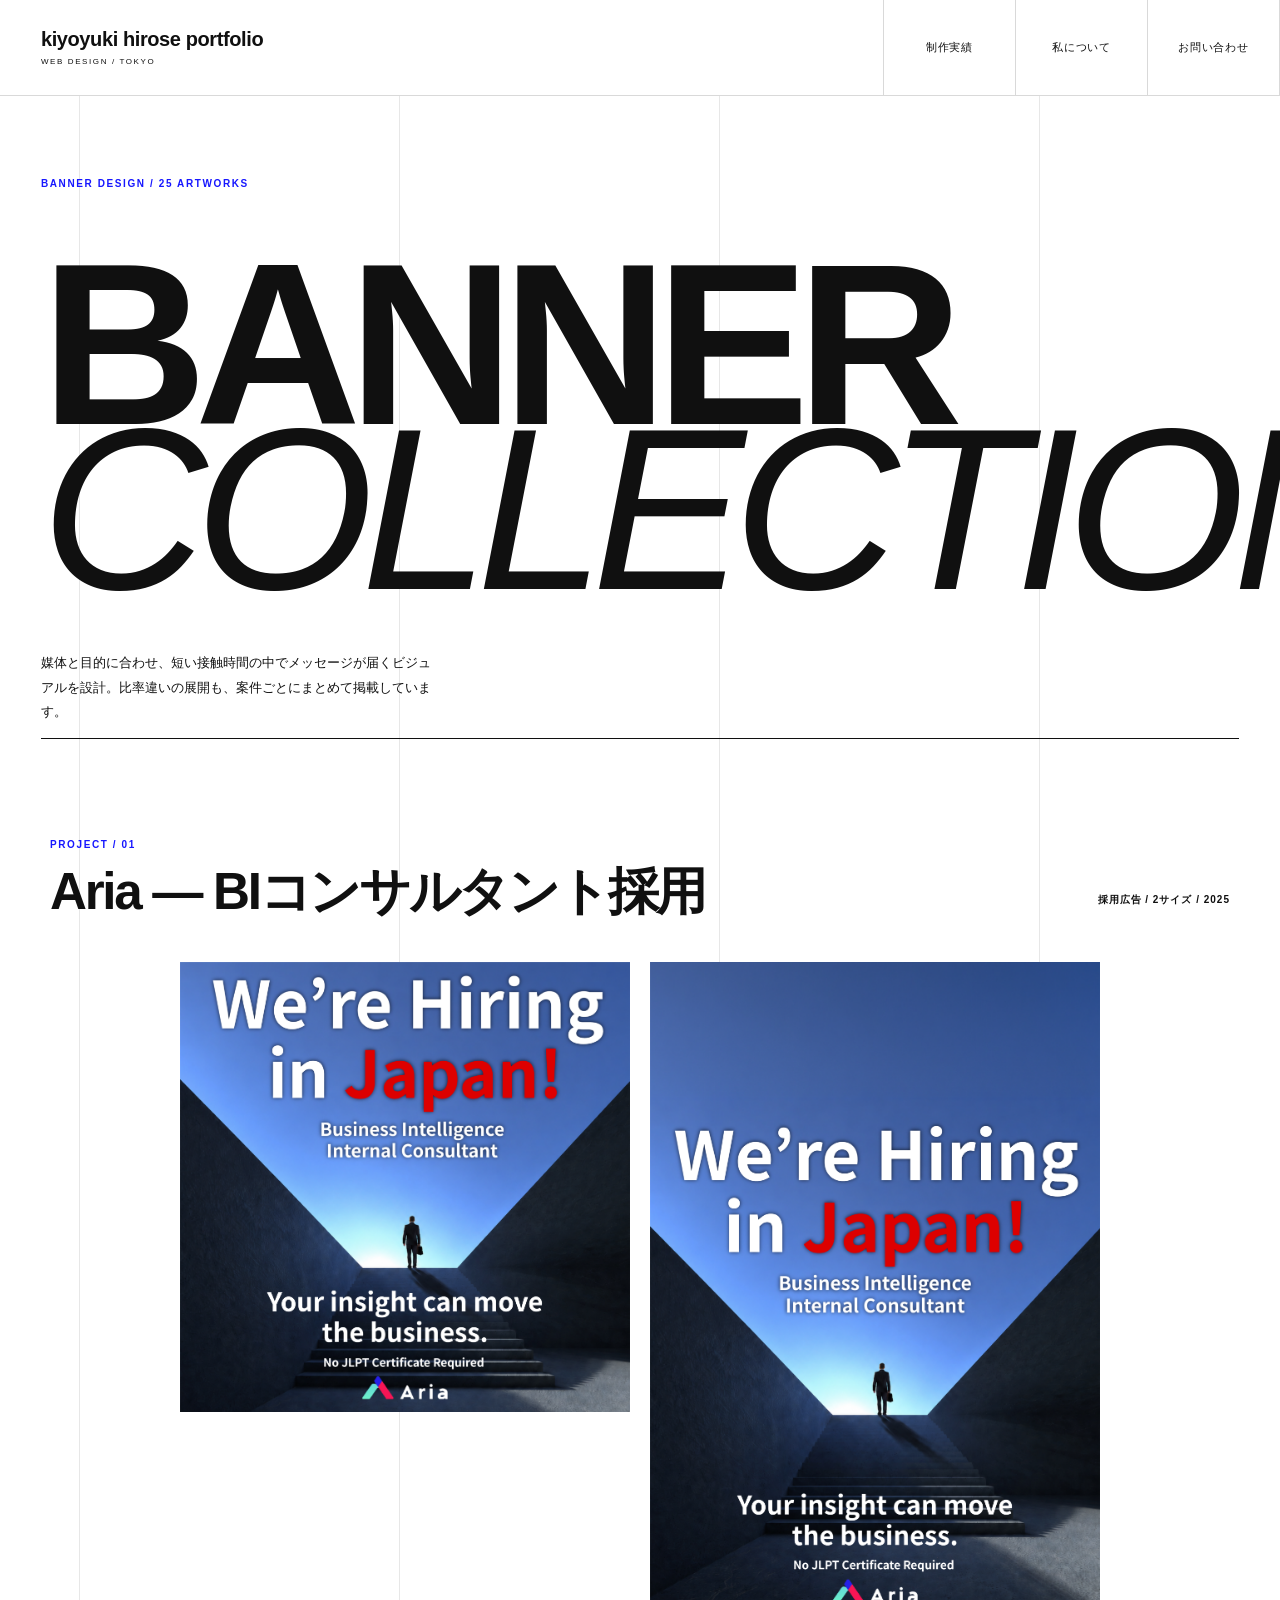
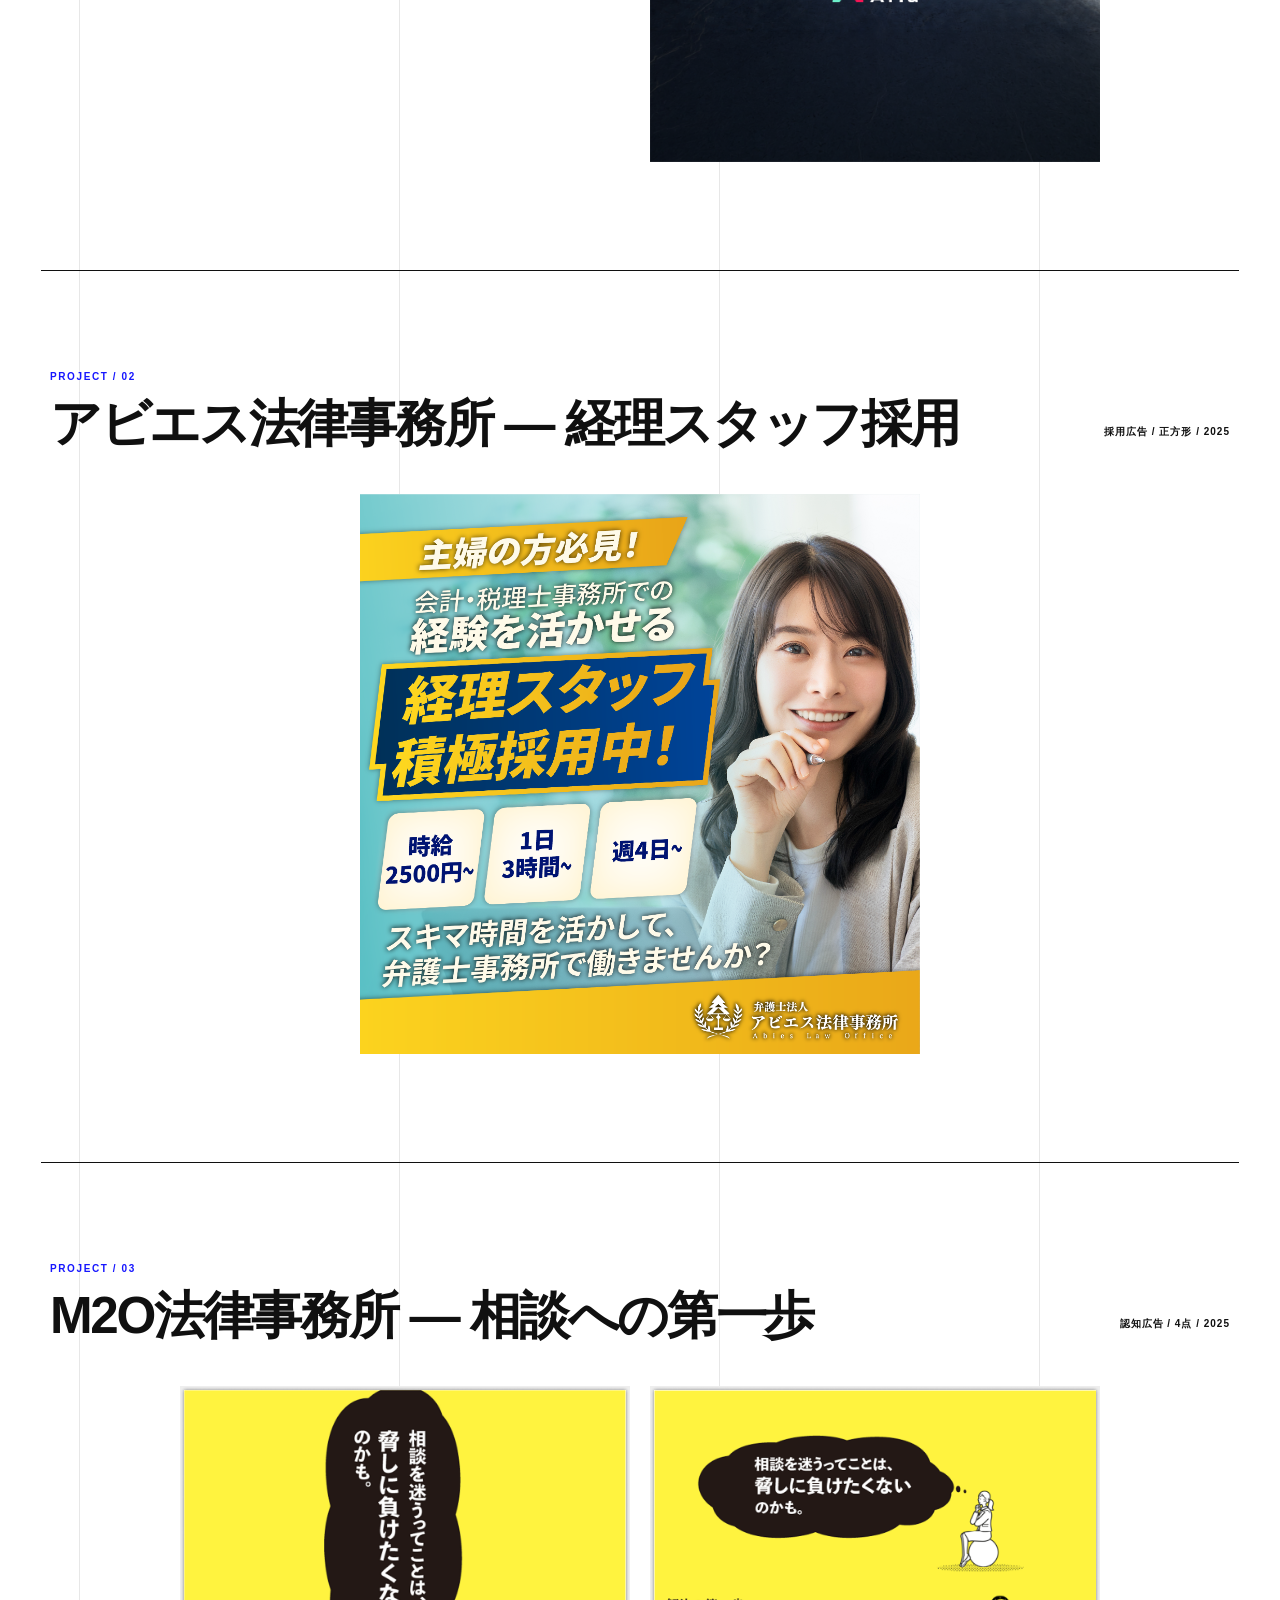
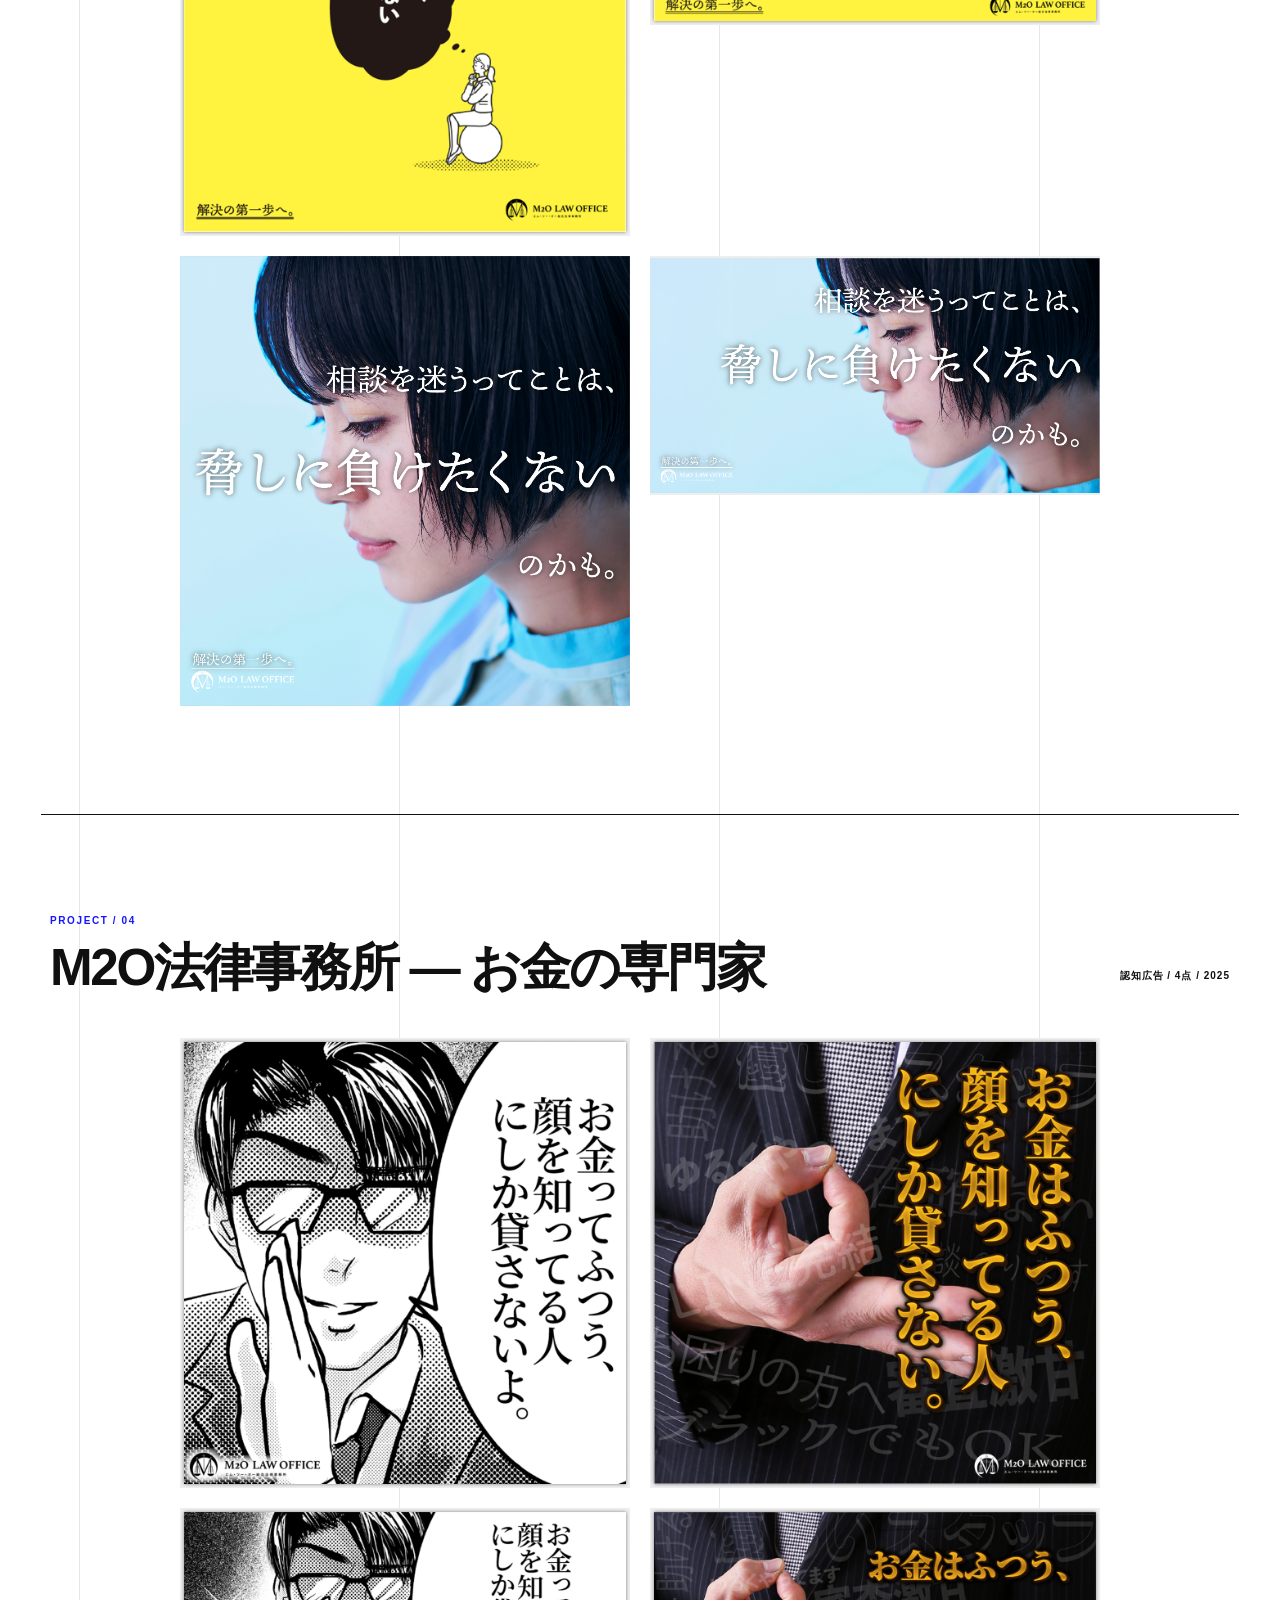
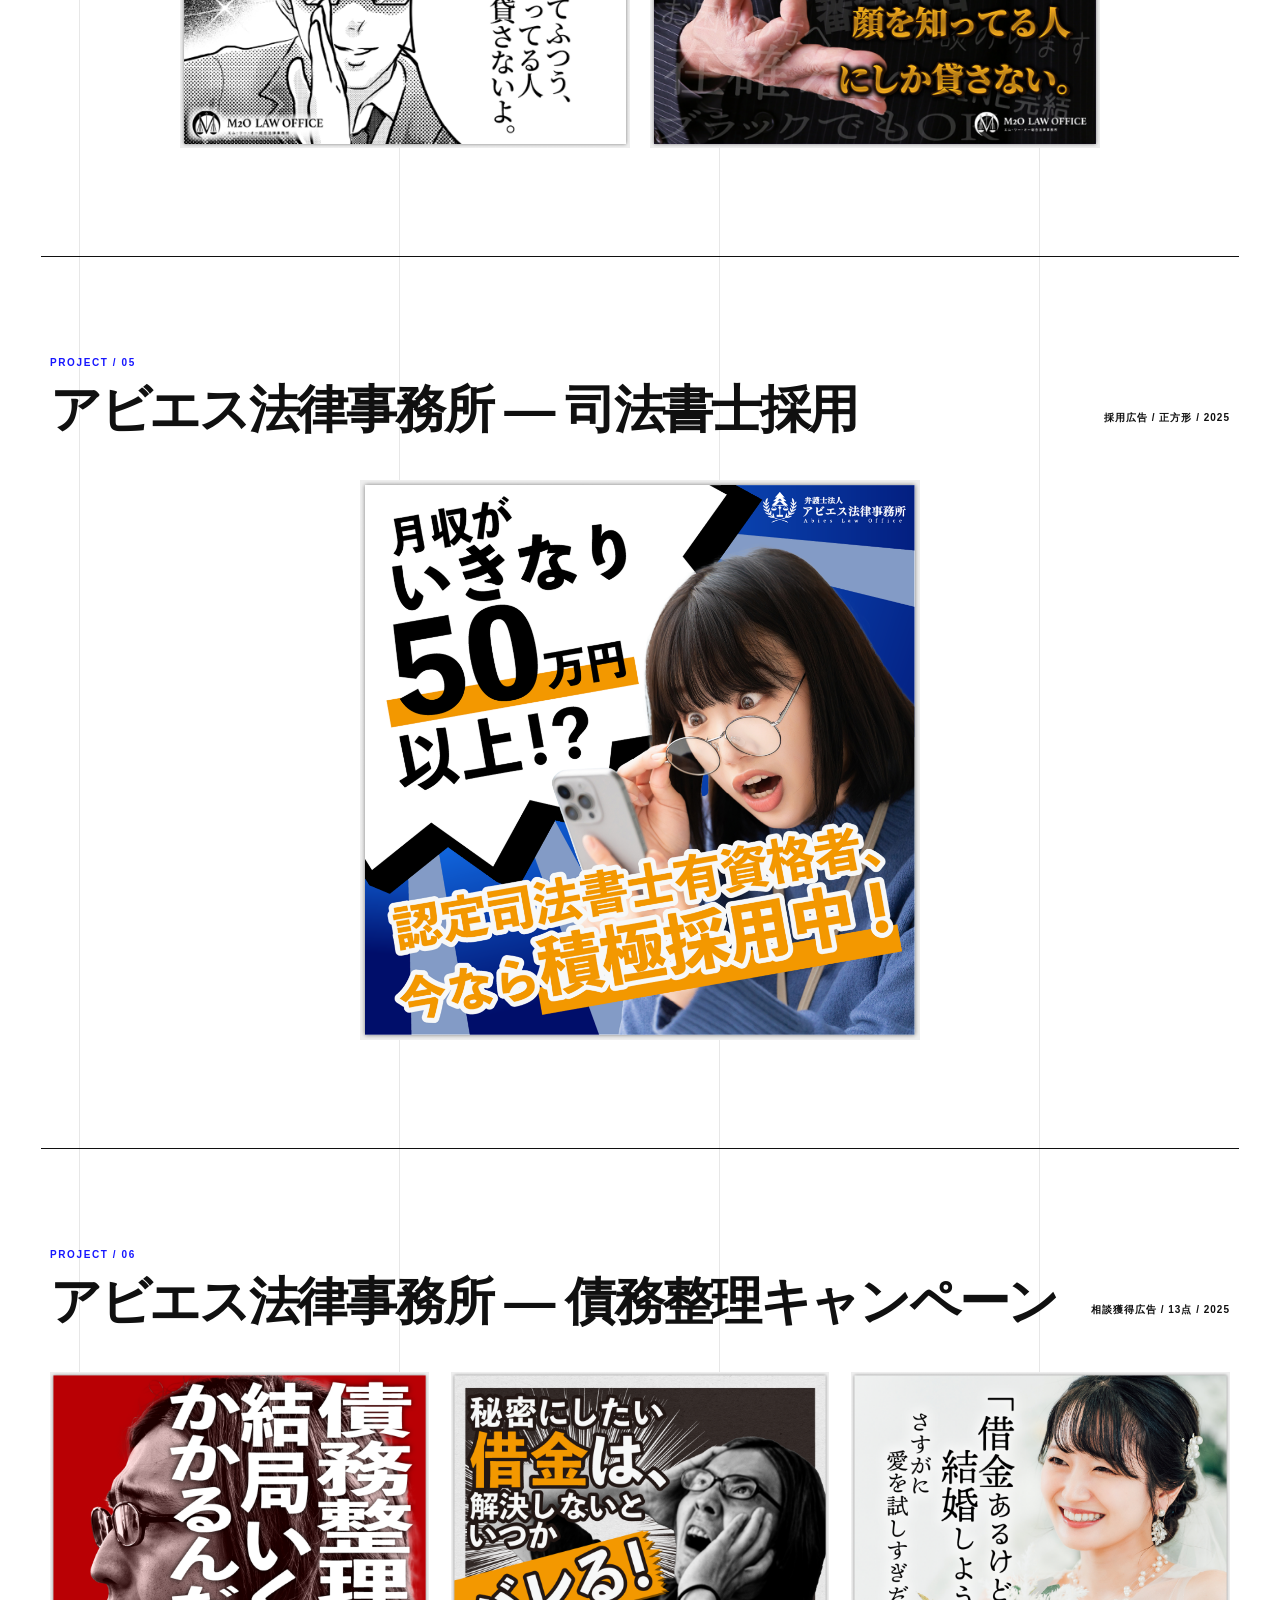
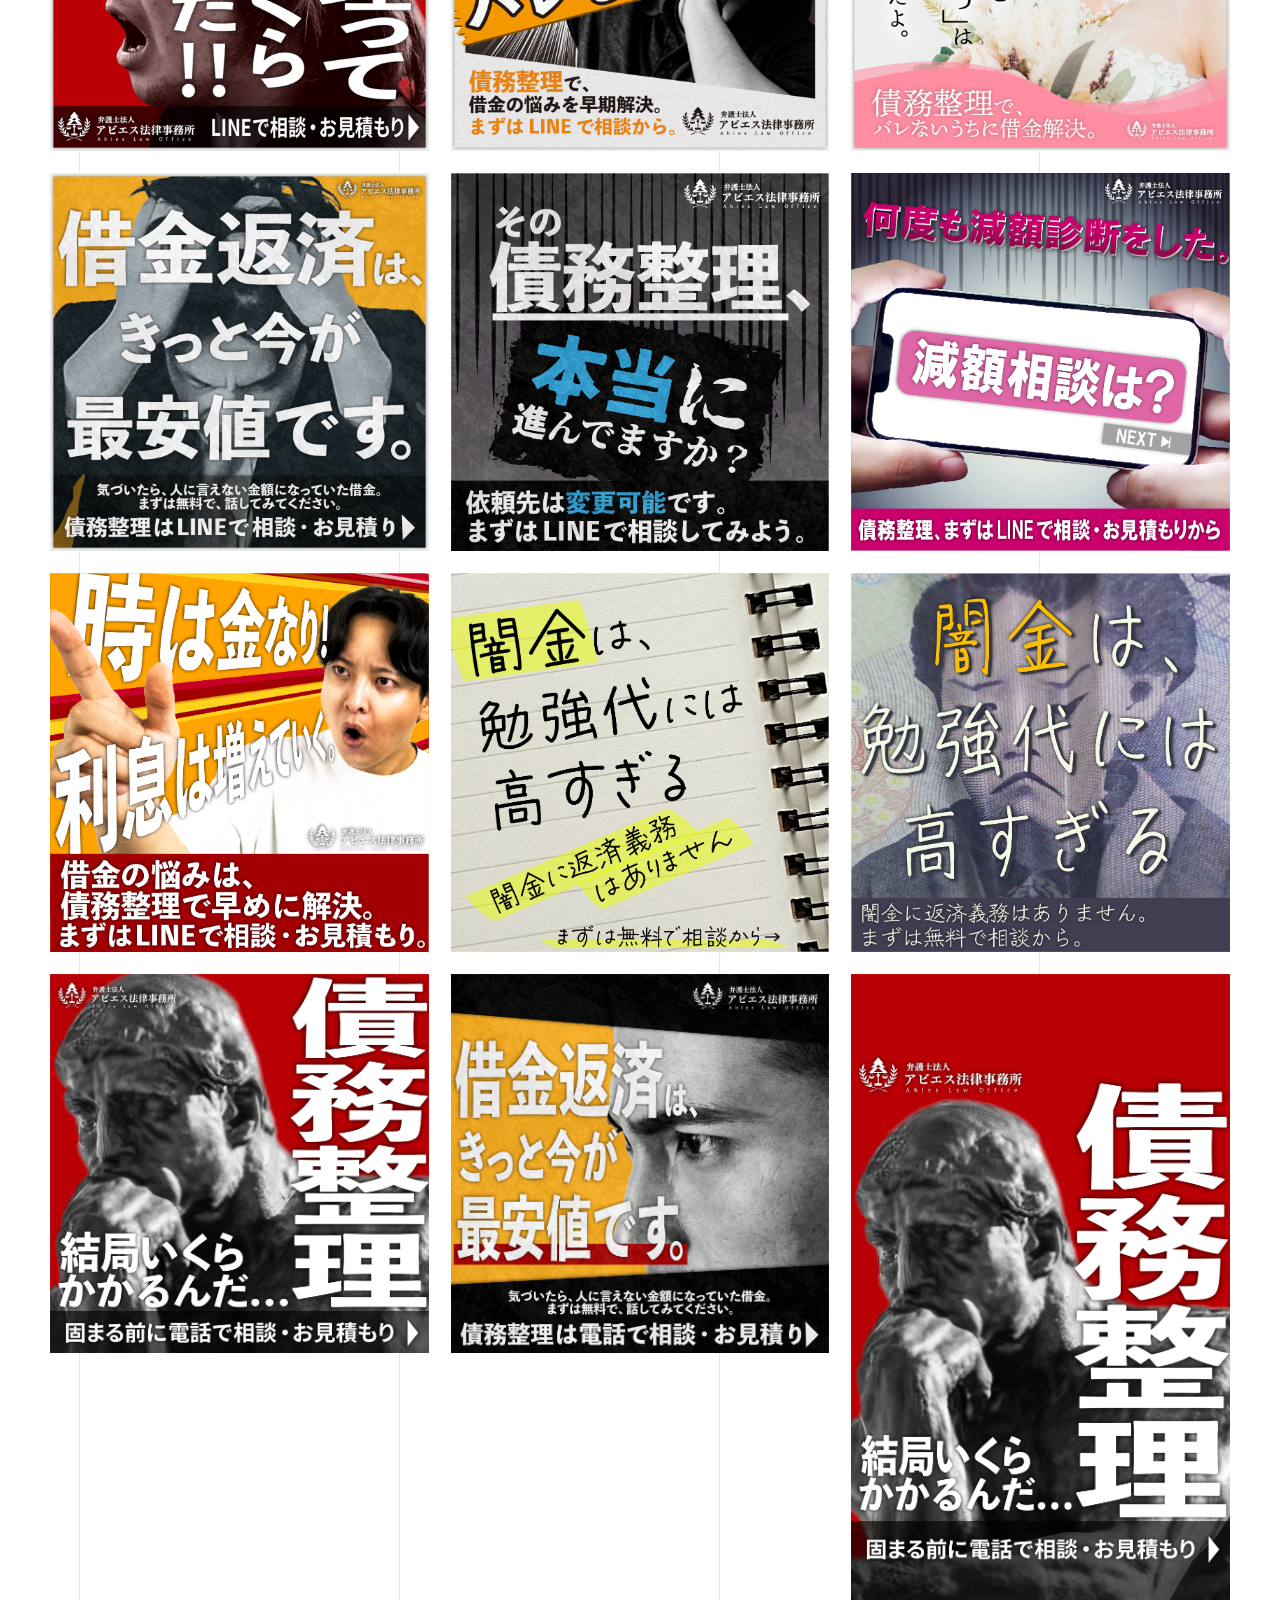
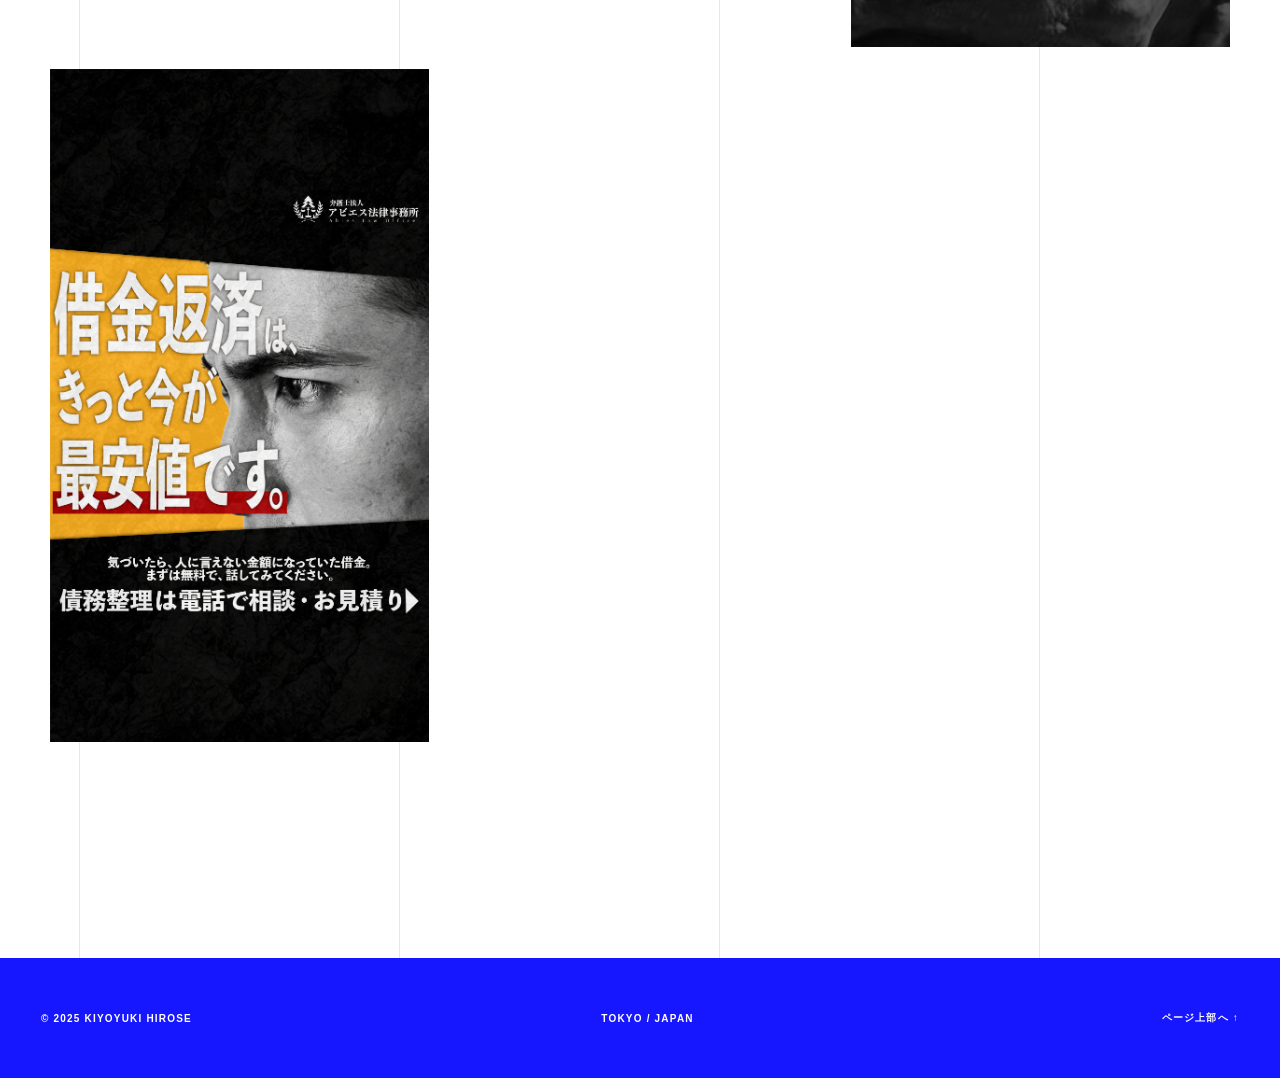
==== banner.html @ 53684750 "Refresh published styles" ====
<!doctype html>
<html lang="ja">
<head>
  <meta charset="UTF-8">
  <meta name="viewport" content="width=device-width,initial-scale=1">
  <meta name="description" content="Kiyoyuki Hirose — Banner design archive.">
  <title>Banner Works — Kiyoyuki Hirose</title>
  <link rel="stylesheet" href="assets/style.css?v=20260818-2">
</head>
<body id="top">
  <header class="site-header"><a class="wordmark" href="index.html">kiyoyuki hirose portfolio</a><button class="menu-btn" aria-expanded="false" aria-controls="nav">メニュー</button><nav id="nav"><a href="works.html">制作実績</a><a href="index.html#about">私について</a><a href="index.html#contact">お問い合わせ</a></nav></header>
  <main>
    <section class="page-title banner-title"><p class="eyebrow">BANNER DESIGN / 25 ARTWORKS</p><h1>Banner<br><em>Collection</em></h1><p>媒体と目的に合わせ、短い接触時間の中でメッセージが届くビジュアルを設計。比率違いの展開も、案件ごとにまとめて掲載しています。</p></section>

    <div class="banner-projects">
      <section class="banner-project">
        <header class="banner-project-head"><div><p class="eyebrow">PROJECT / 01</p><h2>Aria — BIコンサルタント採用</h2></div><p>採用広告 / 2サイズ / 2025</p></header>
        <div class="variant-grid variants-2">
          <button class="banner-item variant-square" data-title="Aria — BI Consultant Recruitment" data-media="SNS広告 / Square" data-purpose="外国人BIコンサルタントの採用" data-target="日本でのキャリアを検討する外国人材" data-intent="青い空間と光へ向かう人物で、新しいキャリアへの期待を表現。英語コピーを大きく配置して対象者へ直接訴求しました。"><img src="assets/images/aria-hiring-square.png" alt="Aria BIコンサルタント採用広告 正方形"></button>
          <button class="banner-item variant-portrait" data-title="Aria — BI Consultant Recruitment" data-media="SNS広告 / Portrait" data-purpose="外国人BIコンサルタントの採用" data-target="日本でのキャリアを検討する外国人材" data-intent="縦長面では階段と人物の奥行きを活かし、コピーからブランドロゴへ自然に視線が流れる構成に展開しました。"><img src="assets/images/aria-hiring-portrait.png" alt="Aria BIコンサルタント採用広告 縦長"></button>
        </div>
      </section>

      <section class="banner-project">
        <header class="banner-project-head"><div><p class="eyebrow">PROJECT / 02</p><h2>アビエス法律事務所 — 経理スタッフ採用</h2></div><p>採用広告 / 正方形 / 2025</p></header>
        <div class="variant-grid variants-feature"><button class="banner-item variant-square" data-title="Abies — Accounting Staff" data-media="SNS広告 / Square" data-purpose="経理スタッフの応募獲得" data-target="会計・税理士事務所での経験がある主婦層" data-intent="ターコイズとイエローの明快な配色で求人情報を整理し、働き方の条件がひと目で伝わる構成にしました。"><img src="assets/images/abies-accounting-recruit.png" loading="lazy" alt="アビエス法律事務所 経理スタッフ採用広告"></button></div>
      </section>

      <section class="banner-project">
        <header class="banner-project-head"><div><p class="eyebrow">PROJECT / 03</p><h2>M2O法律事務所 — 相談への第一歩</h2></div><p>認知広告 / 4点 / 2025</p></header>
        <div class="variant-grid variants-2"><button class="banner-item variant-square" data-title="M2O — 相談への第一歩" data-media="SNS広告 / Square" data-purpose="法律相談への心理的ハードル低減" data-target="悩みを抱えながら相談を迷っている方" data-intent="黄色の余白と小さな人物、巨大な思考の形で、不安を抱える状態を印象的かつ親しみやすく表現しました。"><img src="assets/images/m2o-consult-square.png" loading="lazy" alt="M2O法律事務所 相談への第一歩 正方形広告"></button><button class="banner-item variant-wide" data-title="M2O — 相談への第一歩" data-media="Display広告 / Wide" data-purpose="法律相談への心理的ハードル低減" data-target="悩みを抱えながら相談を迷っている方" data-intent="横長比率ではコピーと人物を左右に分け、短時間でもメッセージを読み取れる構成に展開しました。"><img src="assets/images/m2o-consult-wide.png" loading="lazy" alt="M2O法律事務所 相談への第一歩 横長広告"></button><button class="banner-item variant-square" data-title="M2O — 相談への第一歩・人物写真" data-media="SNS広告 / Square" data-purpose="法律相談への心理的ハードル低減" data-target="悩みを抱えながら相談を迷っている方" data-intent="正方形では人物の表情を大きく見せ、コピーを画面中央に重ねることで感情への共感を優先しました。"><img src="assets/images/m2o-first-step-photo-square.png" loading="lazy" alt="M2O法律事務所 相談への第一歩 人物写真 正方形広告"></button><button class="banner-item variant-wide" data-title="M2O — 相談への第一歩・人物写真" data-media="Display広告 / Wide" data-purpose="法律相談への心理的ハードル低減" data-target="悩みを抱えながら相談を迷っている方" data-intent="寒色の人物写真と柔らかな明朝体を組み合わせ、不安に寄り添う静かなトーンで相談への第一歩を促しました。"><img src="assets/images/m2o-first-step-photo-wide.png" loading="lazy" alt="M2O法律事務所 相談への第一歩 人物写真 横長広告"></button></div>
      </section>

      <section class="banner-project">
        <header class="banner-project-head"><div><p class="eyebrow">PROJECT / 04</p><h2>M2O法律事務所 — お金の専門家</h2></div><p>認知広告 / 4点 / 2025</p></header>
        <div class="variant-grid variants-2"><button class="banner-item variant-square" data-title="M2O — お金の専門家" data-media="SNS広告 / Square" data-purpose="法律事務所の認知向上" data-target="金銭問題の相談先を探している方" data-intent="モノクロ漫画の強い輪郭と縦組みコピーで、SNS上でも瞬時に視線を止めるクリエイティブにしました。"><img src="assets/images/m2o-manga-square.png" loading="lazy" alt="M2O法律事務所 お金の専門家 正方形広告"></button><button class="banner-item variant-square" data-title="M2O — お金はふつう" data-media="SNS広告 / Square" data-purpose="法律相談の認知向上" data-target="金銭トラブルへの相談をためらう方" data-intent="正方形では縦組みコピーと手の形を組み合わせ、フィード上での視認性を高めました。"><img src="assets/images/m2o-money-square.png" loading="lazy" alt="M2O法律事務所 お金はふつう 正方形広告"></button><button class="banner-item variant-wide" data-title="M2O — お金の専門家" data-media="Display広告 / Wide" data-purpose="法律事務所の認知向上" data-target="金銭問題の相談先を探している方" data-intent="横長比率では人物を大きく見せ、コピーの可読性を維持しながら印象的な漫画表現を展開しました。"><img src="assets/images/m2o-manga-wide.png" loading="lazy" alt="M2O法律事務所 お金の専門家 横長広告"></button><button class="banner-item variant-wide" data-title="M2O — お金はふつう" data-media="Display広告 / Wide" data-purpose="法律相談の認知向上" data-target="金銭トラブルへの相談をためらう方" data-intent="黒とゴールドで専門性を表し、手のジェスチャーを大きく見せることで簡潔なメッセージに説得力を加えました。"><img src="assets/images/m2o-money-wide.png" loading="lazy" alt="M2O法律事務所 お金はふつう 横長広告"></button></div>
      </section>

      <section class="banner-project">
        <header class="banner-project-head"><div><p class="eyebrow">PROJECT / 05</p><h2>アビエス法律事務所 — 司法書士採用</h2></div><p>採用広告 / 正方形 / 2025</p></header>
        <div class="variant-grid variants-feature"><button class="banner-item variant-square" data-title="Abies — Legal Professional Recruitment" data-media="SNS広告 / Square" data-purpose="認定司法書士有資格者の採用" data-target="転職を検討する司法書士有資格者" data-intent="給与条件を特大数字で提示し、驚きの表情とブルー・オレンジの配色で求人広告としての即効性を高めました。"><img src="assets/images/abies-legal-recruit.png" loading="lazy" alt="アビエス法律事務所 司法書士採用広告"></button></div>
      </section>

      <section class="banner-project">
        <header class="banner-project-head"><div><p class="eyebrow">PROJECT / 06</p><h2>アビエス法律事務所 — 債務整理キャンペーン</h2></div><p>相談獲得広告 / 13点 / 2025</p></header>
        <div class="variant-grid variants-4">
          <button class="banner-item variant-square" data-title="Abies — 債務整理 LINE相談" data-media="SNS広告 / Square" data-purpose="債務整理相談の獲得" data-target="借金問題に悩み相談先を探している方" data-intent="赤・黒・白の強いコントラストと大胆な縦組みで、切迫感と即時性を表現しました。"><img src="assets/images/law-office-banner.png" loading="lazy" alt="アビエス法律事務所 債務整理LINE相談バナー"></button>
          <button class="banner-item variant-square" data-title="Abies — 借金の悩みを早期解決" data-media="SNS広告 / Square" data-purpose="債務整理相談の獲得" data-target="借金を周囲に知られず解決したい方" data-intent="モノクロ写真と漫画的な集中線にオレンジを効かせ、緊迫した悩みと解決への勢いを表現しました。"><img src="assets/images/abies-debt-orange.png" loading="lazy" alt="アビエス法律事務所 借金の悩み相談広告"></button>
          <button class="banner-item variant-square" data-title="Abies — 結婚前の債務整理" data-media="SNS広告 / Square" data-purpose="ライフイベント前の債務整理相談獲得" data-target="結婚を控え借金に不安を抱える方" data-intent="ウェディング写真と柔らかなピンクを用い、重いテーマを前向きな未来へつなげるトーンにしました。"><img src="assets/images/abies-debt-marriage.png" loading="lazy" alt="アビエス法律事務所 結婚前の債務整理広告"></button>
          <button class="banner-item variant-square" data-title="Abies — 借金返済の見直し" data-media="SNS広告 / Square" data-purpose="無料相談・見積もりへの誘導" data-target="返済額を抑えたい借入利用者" data-intent="苦悩する人物と大胆な白文字を重ね、問題提起から無料相談CTAまでを一枚で伝えました。"><img src="assets/images/abies-debt-lowest.png" loading="lazy" alt="アビエス法律事務所 借金返済見直し広告"></button>
          <button class="banner-item variant-square" data-title="アビエス — 債務整理の進捗相談" data-media="SNS広告 / Square" data-purpose="セカンドオピニオン相談の獲得" data-target="現在の債務整理に不安を感じている方" data-intent="暗い背景と青の差し色で不安と解決策を対比させ、依頼先を変更できることを端的に伝えました。"><img src="assets/images/abies-debt-progress.png" loading="lazy" alt="アビエス法律事務所 債務整理の進捗相談広告"></button>
          <button class="banner-item variant-square" data-title="アビエス — 減額相談" data-media="SNS広告 / Square" data-purpose="借金減額相談への誘導" data-target="減額診断を利用しても解決に至らなかった方" data-intent="スマートフォン画面を中心に置き、ピンクの強いアクセントで診断から相談への次の行動を示しました。"><img src="assets/images/abies-debt-reduction.png" loading="lazy" alt="アビエス法律事務所 減額相談広告"></button>
          <button class="banner-item variant-square" data-title="アビエス — 利息増加への注意喚起" data-media="SNS広告 / Square" data-purpose="債務整理相談への誘導" data-target="利息負担の増加に悩む方" data-intent="オレンジと赤の強い配色、指差す人物、斜めのラインで緊急性と行動喚起を表現しました。"><img src="assets/images/abies-debt-interest.png" loading="lazy" alt="アビエス法律事務所 利息増加の注意喚起広告"></button>
          <button class="banner-item variant-square" data-title="アビエス — 過払い金相談" data-media="SNS広告 / Square" data-purpose="過払い金相談の認知獲得" data-target="過去に消費者金融などを利用した方" data-intent="ノートと蛍光マーカーを使った身近なビジュアルで、難しい制度を分かりやすく親しみやすく伝えました。"><img src="assets/images/abies-overpayment-note.png" loading="lazy" alt="アビエス法律事務所 過払い金相談 ノート広告"></button>
          <button class="banner-item variant-square" data-title="アビエス — 過払い金無料相談" data-media="SNS広告 / Square" data-purpose="過払い金無料相談への誘導" data-target="返済中または完済済みの借入経験者" data-intent="紙幣と困った表情を背景に使い、黄色の見出しで過払い金の可能性を強く印象づけました。"><img src="assets/images/abies-overpayment-money.png" loading="lazy" alt="アビエス法律事務所 過払い金無料相談広告"></button>
          <button class="banner-item variant-square" data-title="アビエス — 債務整理・石像" data-media="SNS広告 / Square" data-purpose="電話相談・見積もりへの誘導" data-target="債務整理を検討している方" data-intent="赤い背景と石像の困った表情、巨大な縦組み文字で、問題の重さと相談の必要性を強く表現しました。"><img src="assets/images/abies-debt-statue-square.png" loading="lazy" alt="アビエス法律事務所 債務整理 石像 正方形広告"></button>
          <button class="banner-item variant-square" data-title="アビエス — 債務整理・黄色" data-media="SNS広告 / Square" data-purpose="電話相談・見積もりへの誘導" data-target="借金額の増加に悩む方" data-intent="黄色とモノクロ写真のコントラストで緊急性を示し、最安値という強い訴求を一目で伝えました。"><img src="assets/images/abies-debt-yellow-square.png" loading="lazy" alt="アビエス法律事務所 債務整理 黄色 正方形広告"></button>
          <button class="banner-item variant-portrait" data-title="アビエス — 債務整理・石像" data-media="Stories広告 / Portrait" data-purpose="電話相談・見積もりへの誘導" data-target="債務整理を検討している方" data-intent="ストーリーズ比率では石像と縦組みコピーを大きく見せ、下部の相談導線まで視線が流れる構成にしました。"><img src="assets/images/abies-debt-statue-portrait.png" loading="lazy" alt="アビエス法律事務所 債務整理 石像 縦長広告"></button>
          <button class="banner-item variant-portrait" data-title="アビエス — 債務整理・黄色" data-media="Stories広告 / Portrait" data-purpose="電話相談・見積もりへの誘導" data-target="借金額の増加に悩む方" data-intent="縦長比率ではコピーと人物の目元を中央に集約し、スクロール中でも訴求内容が即座に伝わるよう設計しました。"><img src="assets/images/abies-debt-yellow-portrait.png" loading="lazy" alt="アビエス法律事務所 債務整理 黄色 縦長広告"></button>
        </div>
      </section>
    </div>
  </main>

  <dialog class="banner-modal"><button class="modal-close" aria-label="閉じる">閉じる ×</button><div class="modal-visual"></div><div class="modal-copy"><p class="eyebrow">制作詳細 / CAMPAIGN DETAIL</p><h2></h2><dl><div><dt>媒体</dt><dd data-field="media"></dd></div><div><dt>目的</dt><dd data-field="purpose"></dd></div><div><dt>ターゲット</dt><dd data-field="target"></dd></div><div><dt>デザイン意図</dt><dd data-field="intent"></dd></div></dl></div></dialog>
  <footer><p>© 2025 KIYOYUKI HIROSE</p><p>TOKYO / JAPAN</p><a href="#top">ページ上部へ ↑</a></footer>
  <script src="assets/script.js"></script>
</body>
</html>
---- assets/style.css ----
@import url('https://fonts.googleapis.com/css2?family=DM+Sans:wght@300;400;500&family=Italiana&display=swap');
:root{--paper:#f4f2ed;--ink:#121212;--line:#c8c5bd;--serif:'Italiana',serif;--sans:'DM Sans','Helvetica Neue',sans-serif}*{box-sizing:border-box}html{scroll-behavior:smooth}body{margin:0;background:var(--paper);color:var(--ink);font-family:var(--sans);font-weight:300}a{color:inherit;text-decoration:none}button{color:inherit;font:inherit}.site-header{height:88px;display:flex;align-items:center;justify-content:space-between;padding:0 3.2vw;border-bottom:1px solid var(--line);position:relative;z-index:20}.wordmark{font-size:13px;letter-spacing:.12em;font-weight:500}.site-header nav{display:flex;gap:36px;font-size:13px}.site-header nav a{position:relative}.site-header nav a:after{content:'';position:absolute;left:0;right:100%;bottom:-5px;border-bottom:1px solid;transition:.3s}.site-header nav a:hover:after,.site-header nav a[aria-current]:after{right:0}.menu-btn{display:none;border:0;background:none}.eyebrow{font-size:11px;letter-spacing:.18em;text-transform:uppercase}.hero{min-height:calc(100vh - 88px);padding:8vh 3.2vw 4vh;display:flex;flex-direction:column;justify-content:space-between}.hero h1,.page-title h1,.project-head h1{font-family:var(--serif);font-weight:400;font-size:clamp(76px,11.2vw,180px);line-height:.78;letter-spacing:-.045em;margin:0}.hero h1 em,.project-head h1 em,.banner-title h1 em,.contact h2 em{font-weight:400}.hero-foot{display:flex;justify-content:space-between;align-items:end;font-size:14px;line-height:1.7}.hero-foot span{text-align:right;font-size:11px;letter-spacing:.08em}.section{padding:14vh 3.2vw}.section-head{display:flex;justify-content:space-between;align-items:end;margin-bottom:44px}.section-head h2{font:400 clamp(34px,4vw,60px)/1 var(--serif);margin:0}.text-link{font-size:12px;border-bottom:1px solid;padding-bottom:4px}.visual{position:relative;overflow:hidden;display:flex;align-items:center;justify-content:center;min-height:300px;transition:filter .4s}.featured-work:hover .visual,.work-pair a:hover .visual,.work-card:hover .visual{filter:brightness(.92)}.visual span{font-family:var(--serif);font-size:clamp(58px,9vw,150px);line-height:.8;letter-spacing:-.04em}.visual small{position:absolute;bottom:7%;left:6%;font-size:10px;letter-spacing:.22em}.visual-cosme{background:#d8cdc0;color:#27221d}.visual-hotel{background:#222321;color:#e9e5db}.visual-fashion{background:#b7bdad;color:#141714;justify-content:flex-start;padding-left:9%}.visual-food{background:#8f3028;color:#f0dfc7}.visual-jewelry{background:#d2c7a4;color:#29241e}.visual-logo{background:#ece9e1;color:#1b1b1b;border:1px solid var(--line)}.featured-work .visual{aspect-ratio:16/8}.work-meta{display:flex;justify-content:space-between;align-items:baseline;padding:15px 0 50px}.work-meta h2,.work-meta h3{font:400 20px var(--serif);margin:0}.work-meta p{font-size:11px;letter-spacing:.08em}.work-pair{display:grid;grid-template-columns:1.1fr .9fr;gap:2vw}.work-pair .visual{aspect-ratio:4/3}.about{border-top:1px solid var(--line);display:grid;grid-template-columns:1fr 2fr;gap:4vw}.about h2{font:400 clamp(52px,7vw,110px)/.9 var(--serif);margin:0 0 50px}.about>div>p{max-width:600px;font-size:15px;line-height:2}.about dl{display:grid;grid-template-columns:1fr 1fr;margin-top:70px;border-top:1px solid var(--line)}.about dl div{padding-top:18px}.about dt{font-size:11px;text-transform:uppercase;letter-spacing:.15em}.about dd{margin:16px 0;font-size:13px;line-height:1.7}.contact{background:#121212;color:#eeeae1;padding:12vh 3.2vw}.contact h2{font:400 clamp(52px,9vw,140px)/.85 var(--serif);margin:70px 0}.contact>a{font-size:clamp(18px,2vw,30px);border-bottom:1px solid}.contact-note{font-size:12px;margin-top:35px;color:#a9a69f}footer{display:grid;grid-template-columns:1fr 1fr auto;padding:35px 3.2vw;font-size:10px;letter-spacing:.12em;border-top:1px solid var(--line)}.page-title{padding:14vh 3.2vw 8vh}.page-title h1{margin:5vh 0 8vh}.filters{display:flex;gap:30px;border-bottom:1px solid var(--line)}.filters button,.device-switch button{border:0;background:none;padding:15px 0;cursor:pointer;opacity:.45}.filters button.active,.device-switch button.active{opacity:1;border-bottom:1px solid}.filters sup{font-size:8px}.work-grid{padding:0 3.2vw 12vh;display:grid;grid-template-columns:1fr 1fr;gap:2vw}.work-card.wide{grid-column:1/-1}.work-card .visual{aspect-ratio:4/3}.work-card.wide .visual{aspect-ratio:2/1}.work-card.hidden{display:none}.project-head{padding:13vh 3.2vw 7vh}.project-head h1{font-size:clamp(65px,9vw,140px);line-height:.85;margin:5vh 0}.project-facts{display:grid;grid-template-columns:repeat(3,1fr);max-width:800px;margin-left:auto;border-top:1px solid var(--line);padding-top:16px}.project-facts span{font-size:9px;text-transform:uppercase;letter-spacing:.15em}.project-facts p{font-size:12px;line-height:1.6}.project-hero{height:78vh}.case-text{padding:14vh 3.2vw;display:grid;grid-template-columns:1.3fr 1fr;gap:10vw}.case-text h2{font:400 clamp(35px,4vw,60px)/1.15 var(--serif)}.case-text h3{font-size:11px;text-transform:uppercase;letter-spacing:.15em;margin:0 0 15px;border-top:1px solid var(--line);padding-top:15px}.case-text>div:last-child p{font-size:13px;line-height:1.9;margin:0 0 50px}.full-view{padding:10vh 3.2vw;background:#e8e5de}.device-switch{display:flex;gap:20px}.page-mock{width:100%;max-width:1200px;margin:auto;background:#f5f1e9;box-shadow:0 10px 50px #2222;transition:width .4s}.page-mock.sp{width:390px}.page-mock section{min-height:70vh;padding:8%;display:flex;flex-direction:column;justify-content:center;align-items:center;text-align:center;border-bottom:1px solid #bbb}.page-mock section:nth-child(1){background:#cfc2b3}.page-mock section:nth-child(2){background:#ede9df}.page-mock section:nth-child(3){background:#c3b4a0}.page-mock section:nth-child(4){background:#252521;color:white}.page-mock b{font:80px var(--serif)}.page-mock h3{font:400 clamp(35px,6vw,90px)/.9 var(--serif);margin:30px}.page-mock p,.page-mock small{font-size:10px;letter-spacing:.2em}.product-shape{width:120px;height:280px;border-radius:60px 60px 15px 15px;background:#eee5d8;border:1px solid #9f9384}.next-project{padding:10vh 3.2vw;display:flex;justify-content:space-between;align-items:center}.next-project span{font-size:10px;letter-spacing:.15em}.next-project a{font:400 clamp(40px,7vw,100px) var(--serif)}.next-project i{font:300 20px var(--sans)}.banner-title{display:grid;grid-template-columns:2fr 1fr;align-items:end}.banner-title .eyebrow{grid-column:1/-1}.banner-title h1{font-size:clamp(70px,10vw,150px);line-height:.8}.banner-title>p:last-child{font-size:13px;line-height:1.9;max-width:400px}.banner-grid{padding:0 3.2vw 12vh;display:grid;grid-template-columns:repeat(12,1fr);gap:2vw;align-items:start}.banner-item{border:0;padding:0;cursor:zoom-in;min-height:380px;position:relative;display:flex;align-items:center;justify-content:center;overflow:hidden}.banner-item span{font:400 clamp(45px,7vw,100px)/.8 var(--serif);text-align:left}.banner-item small{position:absolute;bottom:8%;left:8%;letter-spacing:.2em}.banner-item.tall{grid-column:span 7;aspect-ratio:4/5}.banner-item.square{grid-column:span 5;aspect-ratio:1}.banner-item.wide{grid-column:3/span 8;aspect-ratio:16/9}.banner-modal{width:min(1100px,92vw);max-height:90vh;padding:0;border:0;background:var(--paper);color:var(--ink)}.banner-modal::backdrop{background:#111c}.modal-close{position:fixed;right:4vw;top:3vh;background:none;color:white;border:0;z-index:3;cursor:pointer}.modal-visual{height:50vh;display:flex;align-items:center;justify-content:center}.modal-visual span{font:80px/.8 var(--serif)}.modal-copy{padding:45px}.modal-copy h2{font:400 clamp(30px,4vw,55px) var(--serif)}.modal-copy dl{display:grid;grid-template-columns:1fr 1fr;gap:25px}.modal-copy dl div{border-top:1px solid var(--line);padding-top:12px}.modal-copy dt{font-size:10px;letter-spacing:.15em}.modal-copy dd{font-size:13px;line-height:1.7;margin:10px 0}
@media(max-width:700px){.site-header{height:66px;padding:0 20px}.menu-btn{display:block}.site-header nav{display:none;position:absolute;top:66px;left:0;right:0;background:var(--paper);padding:30px 20px;border-bottom:1px solid;flex-direction:column}.site-header nav.open{display:flex}.hero{min-height:calc(100svh - 66px);padding:7vh 20px 25px}.hero h1{font-size:18.3vw;line-height:.82}.hero-foot{align-items:start}.hero-foot span{display:none}.section{padding:90px 20px}.section-head{align-items:start}.section-head h2{font-size:38px}.featured-work .visual,.work-pair .visual{aspect-ratio:4/5}.work-pair{grid-template-columns:1fr}.visual span{font-size:20vw}.work-meta{display:block;padding-bottom:35px}.work-meta h2,.work-meta h3{font-size:19px}.about{grid-template-columns:1fr;gap:40px}.about h2{font-size:15vw}.about dl{grid-template-columns:1fr}.contact{padding:90px 20px}.contact h2{font-size:15vw;margin:50px 0 70px}footer{padding:30px 20px;grid-template-columns:1fr auto}footer p:nth-child(2){display:none}.page-title{padding:90px 20px 50px}.page-title h1{font-size:24vw}.filters{gap:18px;overflow:auto}.filters button{white-space:nowrap}.work-grid{padding:0 20px 80px;grid-template-columns:1fr;gap:10px}.work-card.wide{grid-column:auto}.work-card .visual,.work-card.wide .visual{aspect-ratio:4/5}.project-head{padding:90px 20px 50px}.project-head h1{font-size:17vw}.project-facts{grid-template-columns:1fr 1fr;gap:20px}.project-facts div:last-child{display:none}.project-hero{height:70vh}.case-text{padding:90px 20px;grid-template-columns:1fr;gap:60px}.case-text h2{font-size:38px}.full-view{padding:80px 20px;overflow:hidden}.full-view .section-head{display:block}.device-switch{margin-top:20px}.page-mock.pc{width:750px;transform-origin:top left}.page-mock.sp{width:100%}.page-mock section{min-height:75vh}.page-mock h3{font-size:38px}.next-project{padding:70px 20px;display:block}.next-project a{display:block;margin-top:25px}.banner-title{display:block}.banner-title h1{font-size:20vw;margin-bottom:60px}.banner-grid{padding:0 20px 80px;display:block}.banner-item{width:100%;margin-bottom:20px;min-height:0}.banner-item.tall{aspect-ratio:4/5}.banner-item.square{aspect-ratio:1}.banner-item.wide{aspect-ratio:4/3}.banner-item span{font-size:18vw}.modal-visual{height:40vh}.modal-copy{padding:28px 20px}.modal-copy dl{grid-template-columns:1fr}}
@media(prefers-reduced-motion:reduce){html{scroll-behavior:auto}*{transition:none!important}}

/* Full-size LP artwork */
.lp-image-stage{width:100%;margin:auto;display:flex;justify-content:center;align-items:flex-start;transition:max-width .4s ease}.lp-image-stage.pc{max-width:1440px}.lp-image-stage.sp{max-width:390px}.lp-image{display:block;width:100%;height:auto;box-shadow:0 14px 55px #2222}.lp-image-sp{display:none}.lp-image-stage.sp .lp-image-pc{display:none}.lp-image-stage.sp .lp-image-sp{display:block}
@media(max-width:700px){.full-view{overflow:visible}.lp-image-stage.pc,.lp-image-stage.sp{width:100%;max-width:100%}}

/* Supplied banner artwork */
.banner-artwork{background:#0b0b0b}.banner-item>img{display:block;width:100%;height:100%;object-fit:cover}.modal-visual:has(img){height:auto;max-height:72vh;background:#0b0b0b}.modal-visual>img{display:block;width:auto;max-width:100%;height:auto;max-height:72vh;object-fit:contain}
.visual-image{background:#111}.visual-image>img{display:block;width:100%;height:100%;object-fit:contain}
.visual-lp{background:#fff}.visual-lp>img{display:block;width:100%;height:100%;object-fit:cover;object-position:center top}

/* Conversion-focused home */
.nav-contact{border-bottom:1px solid;padding-bottom:5px}.hero-conversion{min-height:calc(100svh - 88px)}.hero-status{display:flex;justify-content:space-between;align-items:center}.hero-status>p:last-child,.availability{font-size:11px;letter-spacing:.08em}.hero-status i,.availability i{display:inline-block;width:7px;height:7px;border-radius:50%;background:#57815d;margin-right:9px}.hero-offer{gap:40px}.hero-lead{font:400 24px/1.35 var(--serif);margin:0 0 12px}.hero-offer>div:first-child>p:last-child{max-width:480px;margin:0}.hero-actions{display:flex;gap:10px}.button-primary,.button-secondary{min-width:190px;padding:18px 20px;border:1px solid var(--ink);display:flex;justify-content:space-between;align-items:center;font-size:11px;letter-spacing:.04em;transition:.25s}.button-primary{background:var(--ink);color:var(--paper)}.button-primary:hover{background:transparent;color:var(--ink)}.button-secondary:hover{background:var(--ink);color:var(--paper)}.trust-strip{min-height:58px;padding:0 3.2vw;border-top:1px solid var(--line);border-bottom:1px solid var(--line);display:grid;grid-template-columns:repeat(4,1fr);align-items:center;font-size:10px;letter-spacing:.1em;text-transform:uppercase}.trust-strip p:not(:last-child){border-right:1px solid var(--line)}.trust-strip p:not(:first-child){padding-left:2vw}.works-preview .section-head>div h2{margin-top:18px}.premium-work .visual{aspect-ratio:16/8.5}.project-index{font-size:11px}.results-section{padding:13vh 3.2vw;border-top:1px solid var(--line)}.results-intro{display:grid;grid-template-columns:1.4fr .6fr;gap:8vw;align-items:end;margin:55px 0 90px}.results-intro h2{font:400 clamp(48px,7vw,105px)/.9 var(--serif);margin:0}.results-intro h2 em{font-weight:400}.results-intro>p{font-size:14px;line-height:1.9;margin:0}.value-grid{display:grid;grid-template-columns:repeat(3,1fr);border-top:1px solid var(--line)}.value-grid article{padding:22px 3vw 0 0}.value-grid article:not(:last-child){border-right:1px solid var(--line)}.value-grid article:not(:first-child){padding-left:3vw}.value-grid span{font-size:10px;letter-spacing:.12em}.value-grid h3{font:400 31px var(--serif);margin:50px 0 18px}.value-grid p{font-size:13px;line-height:1.8;max-width:270px}.about-trust .about-lead{font:400 24px/1.5 var(--serif);margin-bottom:20px}.trust-details{margin-top:70px}.trust-details dl{grid-template-columns:repeat(3,1fr)}.trust-details blockquote{font:400 clamp(24px,3vw,42px)/1.35 var(--serif);margin:80px 0 0;padding:45px 0 0;border-top:1px solid var(--line);max-width:900px}.trust-details cite{display:block;font:300 10px var(--sans);letter-spacing:.12em;margin-top:28px;text-transform:uppercase}.contact-conversion{padding-top:10vh}.contact-top{display:flex;justify-content:space-between}.contact-conversion h2{margin-bottom:10vh}.contact-grid{display:grid;grid-template-columns:1.2fr .8fr;gap:12vw;border-top:1px solid #444;padding-top:35px}.contact-grid>div:first-child>p{font-size:14px;line-height:1.9;max-width:520px;color:#bdb9b1}.contact-mail{display:flex;justify-content:space-between;font-size:clamp(18px,2.2vw,32px)!important;margin-top:50px;padding-bottom:12px}.contact-facts p{display:flex;justify-content:space-between;gap:30px;font-size:12px;border-bottom:1px solid #444;padding:0 0 17px;margin:0 0 17px}.contact-facts span{color:#888;font-size:10px;letter-spacing:.12em;text-transform:uppercase}
@media(max-width:700px){.hero-conversion{min-height:calc(100svh - 66px)}.hero-status>p:last-child{display:none}.hero-offer{display:block}.hero-lead{font-size:21px}.hero-actions{margin-top:30px;display:block}.button-primary,.button-secondary{width:100%;margin-top:8px}.trust-strip{padding:18px 20px;grid-template-columns:1fr 1fr;gap:16px 8px}.trust-strip p{margin:0!important;padding:0!important;border:0!important;font-size:8px}.premium-work .visual{aspect-ratio:4/5}.results-section{padding:90px 20px}.results-intro{grid-template-columns:1fr;gap:35px;margin:45px 0 70px}.results-intro h2{font-size:14vw}.value-grid{grid-template-columns:1fr}.value-grid article,.value-grid article:not(:first-child){border-right:0;border-bottom:1px solid var(--line);padding:25px 0}.value-grid h3{margin:35px 0 14px}.trust-details dl{grid-template-columns:1fr}.trust-details blockquote{font-size:28px;margin-top:55px}.contact-grid{grid-template-columns:1fr;gap:65px}.contact-mail{font-size:18px!important}.contact-facts p{display:block}.contact-facts span{display:block;margin-bottom:8px}}

/* Banner projects grouped by campaign */
.banner-projects{padding:0 3.2vw 12vh}.banner-project{padding:8vh 0 12vh;border-top:1px solid var(--line)}.banner-project-head{display:flex;justify-content:space-between;align-items:end;margin-bottom:45px}.banner-project-head h2{font:400 clamp(30px,4vw,58px)/1 var(--serif);margin:16px 0 0}.banner-project-head>p{font-size:10px;letter-spacing:.1em;text-transform:uppercase}.variant-grid{display:grid;gap:2vw;align-items:start}.variants-2{grid-template-columns:1fr 1fr}.variants-4{grid-template-columns:1fr 1fr}.variants-feature{grid-template-columns:minmax(280px,62%);justify-content:center}.banner-projects .banner-item{width:100%;min-height:0;padding:0;border:0;background:#dedbd4;cursor:zoom-in;overflow:hidden;display:block}.banner-projects .banner-item img{display:block;width:100%;height:100%;object-fit:contain;transition:transform .5s ease,filter .5s ease}.banner-projects .banner-item:hover img{transform:scale(1.012);filter:brightness(.94)}.variant-square{aspect-ratio:1}.variant-portrait{aspect-ratio:2161/3841}.variant-wide{aspect-ratio:2200/1170}.modal-visual{background:#171717}.modal-visual>img{background:#171717}
.banner-projects .banner-item.crop-frame img{transform:scale(1.022)}.banner-projects .banner-item.crop-frame:hover img{transform:scale(1.034)}.banner-projects .banner-item.variant-wide.crop-frame img{transform:scale(1.05)}.banner-projects .banner-item.variant-wide.crop-frame:hover img{transform:scale(1.064)}.modal-visual.crop-frame{overflow:hidden}.modal-visual.crop-frame>img{transform:scale(1.022)}.modal-visual.crop-frame.crop-frame-wide>img{transform:scale(1.05)}
@media(max-width:700px){.banner-projects{padding:0 20px 80px}.banner-project{padding:60px 0 80px}.banner-project-head{display:block;margin-bottom:28px}.banner-project-head>p{margin-top:15px}.variant-grid,.variants-2,.variants-4,.variants-feature{grid-template-columns:1fr;gap:14px}.variant-portrait{width:78%!important;margin:auto}.banner-modal{width:94vw}.modal-visual>img{max-height:60vh}.modal-copy dl{grid-template-columns:1fr}}
@media(min-width:701px){.banner-projects{max-width:1320px;margin:0 auto}.banner-project-head{max-width:1180px;margin-left:auto;margin-right:auto}.banner-projects .variants-2{max-width:920px;margin-left:auto;margin-right:auto}.banner-projects .variants-4{max-width:1180px;margin-left:auto;margin-right:auto;grid-template-columns:repeat(3,1fr);gap:22px}.banner-projects .variants-feature{max-width:560px;margin-left:auto;margin-right:auto;grid-template-columns:1fr}}

/* Aria recruitment LP */
.visual-aria{background:#4021ce;align-items:flex-start}.visual-aria>img{display:block;width:100%;height:100%;object-fit:cover;object-position:center top}.visual-aria-thumb>img{object-position:center top}.aria-full-view .section-head{align-items:flex-end}.aria-view-tabs{display:flex;gap:22px;flex-wrap:wrap}.aria-view-tabs button{border:0;background:none;padding:12px 0;cursor:pointer;opacity:.45;font-size:12px}.aria-view-tabs button.active{opacity:1;border-bottom:1px solid}.aria-view-stage{width:390px;max-width:100%;margin:0 auto}.aria-view-stage img{display:block;width:100%;height:auto;box-shadow:0 14px 55px #2222}.aria-view-stage img[hidden]{display:none}
@media(max-width:700px){.aria-full-view .section-head{display:block}.aria-view-tabs{margin-top:26px;gap:0;flex-wrap:nowrap;overflow-x:auto;border-bottom:1px solid var(--line)}.aria-view-tabs button{flex:0 0 auto;margin-right:20px;white-space:nowrap}.aria-view-stage{width:100%}}

.visual-abies{background:#4f9200;align-items:flex-start}.visual-abies>img,.visual-abies-thumb>img{display:block;width:100%;height:100%;object-fit:cover;object-position:center top}.abies-full-view .section-head{align-items:flex-end}.abies-device-tabs{display:flex;gap:22px}.abies-device-tabs button{border:0;background:none;padding:12px 0;cursor:pointer;opacity:.45;font-size:12px}.abies-device-tabs button.active{opacity:1;border-bottom:1px solid}.abies-page-select-wrap{display:none}.abies-page-tabs{display:grid;grid-template-columns:repeat(3,1fr);max-width:960px;margin:0 auto 50px;border-top:1px solid var(--line);border-left:1px solid var(--line)}.abies-page-tabs button{border:0;border-right:1px solid var(--line);border-bottom:1px solid var(--line);background:transparent;padding:16px 18px;cursor:pointer;font-size:12px;letter-spacing:.04em}.abies-page-tabs button.active{background:var(--ink);color:var(--paper)}.abies-project-stage{width:100%;margin:0 auto;transition:max-width .35s ease}.abies-project-stage.pc{max-width:1400px}.abies-project-stage.sp{max-width:390px}.abies-project-stage img{display:block;width:100%;height:auto;box-shadow:0 14px 55px #2222}
@media(max-width:700px){.abies-full-view .section-head{display:block}.abies-device-tabs{margin-top:24px}.abies-page-tabs{display:none}.abies-page-select-wrap{display:block;margin:0 0 34px}.abies-page-select-wrap span{display:block;margin-bottom:10px;font-size:10px;letter-spacing:.16em}.abies-page-select-wrap select{width:100%;height:52px;padding:0 46px 0 16px;border:1px solid var(--ink);border-radius:0;background:var(--paper);color:var(--ink);font-size:14px;appearance:auto}.abies-project-stage.pc,.abies-project-stage.sp{max-width:100%}}

.single-lp-stage{max-width:390px}
.home-works-title{padding-top:10vh}.home-about{border-top:1px solid var(--line)}
@media(max-width:700px){.home-works-title{padding-top:70px}}
.filters a{padding:15px 0;opacity:.45;white-space:nowrap}.filters a:hover,.filters a:focus-visible{opacity:1;border-bottom:1px solid}
.inline-banner-collection[hidden],.work-grid[hidden]{display:none}.inline-banner-collection{padding-top:0}.filters [data-show-banner].active{opacity:1;border-bottom:1px solid}
.scroll-top-button{position:fixed;right:24px;bottom:24px;z-index:50;width:62px;height:62px;border:1px solid var(--ink);background:var(--paper);color:var(--ink);font-size:10px;letter-spacing:.1em;cursor:pointer;opacity:0;visibility:hidden;transform:translateY(10px);transition:opacity .25s,transform .25s,visibility .25s}.scroll-top-button.visible{opacity:1;visibility:visible;transform:translateY(0)}.scroll-top-button:hover{background:var(--ink);color:var(--paper)}@media(max-width:700px){.scroll-top-button{right:14px;bottom:14px;width:52px;height:52px}}
@media(max-width:700px){.wordmark{font-size:10px;letter-spacing:.08em}}

/* Block-inspired editorial direction */
:root{--paper:#fff;--ink:#101010;--line:#d9d9d9;--accent:#1717ff;--serif:Arial,'Helvetica Neue',sans-serif;--sans:Arial,'Helvetica Neue',sans-serif}
body{font-weight:400;background-color:var(--paper);background-image:linear-gradient(90deg,transparent calc(25% - 1px),#e7e7e7 calc(25% - 1px),#e7e7e7 25%,transparent 25%);background-size:25vw 100%;background-position:0 0}
.site-header{height:96px;padding:0 0 0 3.2vw;background:#fff;border-color:var(--line);position:relative}
.wordmark{align-self:stretch;display:flex;flex-direction:column;justify-content:center;font-size:20px;font-weight:700;line-height:1;letter-spacing:-.02em;text-transform:none}
.wordmark:after{content:'WEB DESIGN / TOKYO';font-size:8px;font-weight:500;letter-spacing:.2em;margin-top:9px}
.site-header nav{height:100%;gap:0;border-left:1px solid var(--line)}
.site-header nav a{min-width:132px;padding:0 26px;display:flex;align-items:center;justify-content:center;border-right:1px solid var(--line);font-size:11px;letter-spacing:.08em}
.site-header nav a:after{display:none}.site-header nav a:hover,.site-header nav a[aria-current]{background:var(--accent);color:#fff}
.eyebrow{font-size:10px;font-weight:700;letter-spacing:.16em}
.page-title{min-height:calc(82vh - 96px);padding:8vh 3.2vw 0;display:grid;grid-template-columns:1fr 1fr;grid-template-rows:auto 1fr auto auto;column-gap:3.2vw}
.page-title>.eyebrow{grid-column:1/-1}.page-title h1{grid-column:1/-1;align-self:center;margin:4vh 0 2vh;font-size:clamp(112px,18vw,290px);font-weight:700;line-height:.72;letter-spacing:-.075em;text-transform:uppercase}
.works-manifesto{grid-column:1/-1;display:grid;grid-template-columns:1fr 1fr;gap:3.2vw;align-items:end;margin:2vh 0 7vh;padding-top:22px;border-top:1px solid var(--ink)}
.works-manifesto p{margin:0;font-size:clamp(23px,3.2vw,52px);font-weight:700;line-height:1.12;letter-spacing:-.04em}.works-manifesto span{justify-self:end;text-align:right;font-size:10px;font-weight:700;line-height:1.8;letter-spacing:.12em}
.filters{grid-column:1/-1;gap:0;border-top:1px solid var(--line);border-bottom:1px solid var(--line)}
.filters button,.filters a{flex:1;padding:22px 20px;border-right:1px solid var(--line);text-align:left;font-size:14px;font-weight:700;opacity:1;transition:background .25s,color .25s}.filters button:first-child,.filters a:first-child{border-left:1px solid var(--line)}
.filters button:hover,.filters a:hover,.filters button.active,.filters [data-show-banner].active{background:var(--accent);color:#fff;border-bottom:0}.filters sup{font-size:9px;margin-left:3px}
.work-grid{padding:7vw 3.2vw 13vw;grid-template-columns:repeat(12,1fr);gap:0 3.2vw}
.work-card{grid-column:span 6;border-top:1px solid var(--ink);padding-top:12px}.work-card.wide{grid-column:1/-1}.work-card .visual{aspect-ratio:4/3;min-height:0;background:#f1f1f1}.work-card.wide .visual{aspect-ratio:16/8.5}.work-card .visual img{transition:transform .7s cubic-bezier(.2,.75,.2,1)}.work-card:hover .visual img{transform:scale(1.025)}
.work-meta{padding:18px 0 7vw;align-items:start}.work-meta h2,.work-meta h3{font-family:var(--sans);font-size:clamp(22px,2.2vw,36px);font-weight:700;line-height:1.05;letter-spacing:-.035em}.work-meta p{margin-top:3px;font-size:9px;font-weight:700}
.about{padding:12vw 3.2vw;background:#fff;grid-template-columns:1fr 2fr;border-top:1px solid var(--ink)}.about h2{font-size:clamp(72px,10vw,160px);font-weight:700;line-height:.78;letter-spacing:-.075em;text-transform:uppercase}.about>div>p{font-size:18px;font-weight:500;line-height:1.7}.about dl{border-color:var(--ink)}.about dt{color:var(--accent);font-weight:700}.about dd{font-weight:700}
footer{min-height:120px;align-items:center;background:var(--accent);color:#fff;border:0;font-weight:700}
.banner-projects{padding-left:3.2vw;padding-right:3.2vw}.banner-project{padding-top:10vh;border-color:var(--ink)}.banner-project-head h2{font-family:var(--sans);font-weight:700;letter-spacing:-.045em}.banner-project-head .eyebrow{color:var(--accent)}.banner-project-head>p{font-weight:700}.variant-grid{gap:1.6vw}.banner-projects .banner-item{background:#eee}
.project-head h1,.banner-title h1,.next-project a,.case-text h2,.section-head h2{font-family:var(--sans);font-weight:700;letter-spacing:-.055em}.project-head>.eyebrow,.banner-title>.eyebrow{color:var(--accent)}
.full-view{background:#f4f4f4}.device-switch button.active,.aria-view-tabs button.active,.abies-device-tabs button.active{background:var(--accent);color:#fff;border:0;padding-left:16px;padding-right:16px}.abies-page-tabs button.active{background:var(--accent)}
.scroll-top-button{border:0;background:var(--accent);color:#fff;font-weight:700}.scroll-top-button:hover{background:#000;color:#fff}
@media(max-width:700px){body{background-image:linear-gradient(90deg,transparent calc(50% - 1px),#ececec calc(50% - 1px),#ececec 50%,transparent 50%);background-size:50vw 100%}.site-header{height:76px;padding-left:20px}.wordmark{font-size:15px}.wordmark:after{font-size:6px}.menu-btn{display:block;width:76px;height:76px;background:var(--accent);color:#fff;border:0;font-size:10px;font-weight:700}.site-header nav{top:76px;height:auto;padding:0;background:#fff;border-top:1px solid var(--line)}.site-header nav a{min-height:58px;justify-content:flex-start;border-bottom:1px solid var(--line);border-right:0}.page-title{min-height:auto;padding:72px 20px 0;display:block}.page-title h1{font-size:23vw;line-height:.74;margin:55px 0 65px}.works-manifesto{display:block;margin-bottom:55px}.works-manifesto p{font-size:8.1vw}.works-manifesto span{display:block;margin-top:35px;text-align:left}.filters{display:grid;grid-template-columns:repeat(3,1fr);overflow:visible}.filters button,.filters a{padding:18px 10px;font-size:12px}.work-grid{padding:55px 20px 100px;display:block}.work-card{display:block;padding-top:10px}.work-card .visual,.work-card.wide .visual{aspect-ratio:4/5}.work-meta{display:flex;padding:15px 0 70px}.work-meta h2{font-size:24px}.about{padding:100px 20px;display:block}.about h2{font-size:18vw}.about>div>p{font-size:16px}.banner-projects{padding-left:20px;padding-right:20px}.banner-project-head h2{font-size:34px}.variant-grid{gap:16px}footer{min-height:100px}}

/* Kinetic featured works */
.kinetic-showcase{position:relative;height:min(720px,72vw);min-height:560px;overflow:hidden;background:#050505;color:#fff;isolation:isolate}
.kinetic-stage{position:absolute;inset:0}
.kinetic-slide{position:absolute;inset:0;display:grid;grid-template-columns:minmax(0,1fr) minmax(360px,.9fr) minmax(0,1fr);gap:24px;align-items:center;padding:72px 3.2vw 96px;opacity:0;visibility:hidden;transform:translate3d(8%,0,0);transition:opacity .75s ease,transform .9s cubic-bezier(.22,.75,.16,1),visibility 0s .9s;pointer-events:none}
.kinetic-slide.is-active{z-index:2;opacity:1;visibility:visible;transform:translate3d(0,0,0);transition-delay:0s;pointer-events:auto}
.kinetic-slide.is-leaving{z-index:1;opacity:0;visibility:visible;transform:translate3d(-8%,0,0)}
.kinetic-panel{margin:0;min-width:0;height:min(470px,48vw);overflow:hidden;background:#171717}
.kinetic-panel-visual{position:relative;box-shadow:0 28px 70px #0009;transition:transform 1.1s cubic-bezier(.2,.8,.2,1)}
.kinetic-panel-visual:after{content:'';position:absolute;inset:0;border:1px solid #fff2;pointer-events:none}
.kinetic-panel-visual img{display:block;width:100%;height:100%;object-fit:cover;object-position:center top;filter:saturate(.94)}
.kinetic-panel-left{transform:perspective(1100px) rotateY(8deg) rotateZ(3.5deg) translateX(-4%)}
.kinetic-panel-right{transform:perspective(1100px) rotateY(-8deg) rotateZ(-3.5deg) translateX(4%)}
.kinetic-slide.is-active .kinetic-panel-left{transform:perspective(1100px) rotateY(5deg) rotateZ(2.5deg) translateX(0)}
.kinetic-slide.is-active .kinetic-panel-right{transform:perspective(1100px) rotateY(-5deg) rotateZ(-2.5deg) translateX(0)}
.kinetic-panel-copy{display:flex;flex-direction:column;justify-content:space-between;padding:28px;background:#8dbcf4;color:#050505;border-radius:8px}
.kinetic-count,.kinetic-label{margin:0;font-size:9px;font-weight:700;letter-spacing:.15em}.kinetic-label{margin-top:36px;font-size:12px;letter-spacing:.04em}
.kinetic-panel-copy h2{max-width:480px;margin:8px 0 0;font-size:clamp(32px,3.5vw,58px);line-height:.94;letter-spacing:-.06em}
.kinetic-copy{max-width:330px;margin:22px 0 0;font-size:13px;line-height:1.55}
.kinetic-panel-copy>a{align-self:flex-start;display:flex;gap:26px;align-items:center;padding:14px 18px;background:#050505;color:#fff;font-size:12px;font-weight:700;transition:background .25s,color .25s}
.kinetic-panel-copy>a:hover,.kinetic-panel-copy>a:focus-visible{background:#fff;color:#050505;outline:0}
.kinetic-controls{position:absolute;z-index:5;left:3.2vw;right:3.2vw;bottom:26px;display:grid;grid-template-columns:1fr auto 1fr;align-items:center;font-size:8px;font-weight:700;letter-spacing:.16em}
.kinetic-controls>p{margin:0}.kinetic-dots{display:flex;gap:7px}.kinetic-dots button{width:38px;height:22px;padding:10px 0;border:0;background:none;cursor:pointer}.kinetic-dots span{display:block;height:2px;background:#fff4;transition:background .25s,transform .25s}.kinetic-dots button[aria-pressed="true"] span{background:#fff;transform:scaleY(2)}
.kinetic-toggle{justify-self:end;padding:8px 0;border:0;border-bottom:1px solid #fff;background:none;color:#fff;font-size:8px;font-weight:700;letter-spacing:.16em;cursor:pointer}
@media(max-width:700px){.kinetic-showcase{height:590px;min-height:0}.kinetic-slide{display:block;padding:54px 0 80px}.kinetic-panel{position:absolute;height:400px;top:64px}.kinetic-panel-copy{z-index:3;left:11vw;width:78vw;padding:22px}.kinetic-panel-left,.kinetic-panel-right{z-index:1;width:56vw;opacity:.72}.kinetic-panel-left{left:-34vw;transform:rotate(4deg)}.kinetic-panel-right{right:-34vw;transform:rotate(-4deg)}.kinetic-slide.is-active .kinetic-panel-left{transform:rotate(2.5deg) translateX(5vw)}.kinetic-slide.is-active .kinetic-panel-right{transform:rotate(-2.5deg) translateX(-5vw)}.kinetic-panel-copy h2{font-size:10vw}.kinetic-copy{font-size:12px}.kinetic-label{margin-top:30px;font-size:10px}.kinetic-panel-copy>a{padding:13px 15px}.kinetic-controls{left:20px;right:20px;bottom:22px;grid-template-columns:1fr auto}.kinetic-controls>p{display:none}.kinetic-toggle{grid-column:2}.kinetic-dots{grid-row:1;grid-column:1;justify-self:start}.kinetic-dots button{width:28px}}
@media(prefers-reduced-motion:reduce){.kinetic-slide,.kinetic-panel-visual{transition:none}.kinetic-dots button{width:44px}}

/* Thumbnail-only center card and category-linked carousel */
.kinetic-panel-center{position:relative;display:block;color:#fff;border-radius:8px;box-shadow:0 34px 90px #000c;transform:scale(1.035);transition:transform 1s cubic-bezier(.2,.8,.2,1)}
.kinetic-slide.is-active .kinetic-panel-center{transform:scale(1)}
.kinetic-panel-center>img{display:block;width:100%;height:100%;object-fit:cover;object-position:center top;transition:transform .8s cubic-bezier(.2,.8,.2,1),filter .5s}
.kinetic-panel-center:hover>img{transform:scale(1.025);filter:brightness(.82)}
.kinetic-caption{position:absolute;left:0;right:0;bottom:0;display:grid;grid-template-columns:1fr auto;gap:7px 18px;align-items:end;padding:70px 24px 22px;background:linear-gradient(transparent,#000d);color:#fff}
.kinetic-caption small{grid-column:1/-1;font-size:8px;font-style:normal;font-weight:700;letter-spacing:.16em}.kinetic-caption strong{font-size:clamp(22px,2.1vw,36px);line-height:1;letter-spacing:-.045em}.kinetic-caption i{font-size:24px;font-style:normal;font-weight:400}
@media(max-width:700px){.kinetic-panel-center{z-index:3;left:11vw;width:78vw}.kinetic-panel-center>img{object-position:center top}.kinetic-caption{padding:65px 18px 18px}.kinetic-caption strong{font-size:24px}.kinetic-caption i{font-size:20px}}

/* Five-card orbital carousel */
.kinetic-stage{perspective:1500px}
.kinetic-carousel-card{--x:0px;--y:0px;--r:0deg;--s:.9;position:absolute;left:50%;top:50%;width:clamp(300px,24vw,440px);height:clamp(340px,27.5vw,510px);overflow:hidden;border-radius:8px;background:#171717;opacity:0;z-index:0;transform:translate(-50%,-50%) translate3d(calc(var(--x) + var(--drag-x,0px)),var(--y),0) rotate(var(--r)) scale(var(--s));transform-origin:50% 50%;transition:transform .95s cubic-bezier(.22,.78,.18,1),opacity .55s ease,filter .55s ease;pointer-events:none;will-change:transform}
.kinetic-carousel-card[data-slot="-2"]{--x:-42vw;--y:10px;--r:5deg;--s:.9;opacity:.88;z-index:1;pointer-events:auto}
.kinetic-carousel-card[data-slot="-1"]{--x:-24vw;--y:0px;--r:2.5deg;--s:.97;opacity:1;z-index:2;pointer-events:auto}
.kinetic-carousel-card[data-slot="0"]{--x:0px;--y:0px;--r:0deg;--s:1;opacity:1;z-index:4;pointer-events:auto}
.kinetic-carousel-card[data-slot="1"]{--x:24vw;--y:0px;--r:-2.5deg;--s:.97;opacity:1;z-index:2;pointer-events:auto}
.kinetic-carousel-card[data-slot="2"]{--x:42vw;--y:10px;--r:-5deg;--s:.9;opacity:.88;z-index:1;pointer-events:auto}
.kinetic-card-image{display:block;width:100%;height:100%;padding:0;border:0;background:#171717;cursor:pointer}.kinetic-card-image img{display:block;width:100%;height:100%;object-fit:cover;object-position:center top;transition:filter .35s,transform .65s cubic-bezier(.2,.8,.2,1)}
.kinetic-carousel-card[data-slot="0"] .kinetic-card-image:hover img{filter:brightness(.82);transform:scale(1.02)}
.kinetic-card-caption{position:absolute;left:0;right:0;bottom:0;display:grid;grid-template-columns:1fr auto;gap:6px 18px;align-items:end;padding:48px 20px 17px;background:linear-gradient(transparent,#000d);color:#fff;opacity:0;transform:translateY(8px);transition:opacity .35s .35s,transform .45s .3s;pointer-events:none}
.kinetic-carousel-card[data-slot="0"] .kinetic-card-caption{opacity:1;transform:translateY(0)}.kinetic-card-caption small{grid-column:1/-1;font-size:8px;font-weight:700;letter-spacing:.16em}.kinetic-card-caption strong{font-size:clamp(22px,2vw,34px);line-height:1;letter-spacing:-.045em}.kinetic-card-caption a{align-self:end;padding:9px 11px;background:#fff;color:#050505;font-size:8px;font-weight:700;letter-spacing:.12em;pointer-events:auto}.kinetic-card-caption>span{width:1px}
@media(max-width:700px){.kinetic-showcase{height:500px}.kinetic-carousel-card{top:50%;width:74vw;height:350px}.kinetic-carousel-card[data-slot="-2"],.kinetic-carousel-card[data-slot="2"]{opacity:0;pointer-events:none}.kinetic-carousel-card[data-slot="-1"]{--x:-66vw;--y:4px;--r:3deg;--s:.92;opacity:.8}.kinetic-carousel-card[data-slot="0"]{--x:0px;--y:0px;--s:1}.kinetic-carousel-card[data-slot="1"]{--x:66vw;--y:4px;--r:-3deg;--s:.92;opacity:.8}.kinetic-card-caption{padding:44px 16px 15px}.kinetic-card-caption strong{font-size:22px}.kinetic-card-caption a{padding:8px 9px}}
@media(prefers-reduced-motion:reduce){.kinetic-carousel-card,.kinetic-card-caption{transition:none}}
.kinetic-showcase{touch-action:pan-y;cursor:grab}.kinetic-stage{touch-action:pan-y;user-select:none}.kinetic-showcase.is-dragging{cursor:grabbing}.kinetic-showcase.is-dragging .kinetic-carousel-card{transition:none}.kinetic-showcase:focus-visible{outline:3px solid var(--accent);outline-offset:-3px}
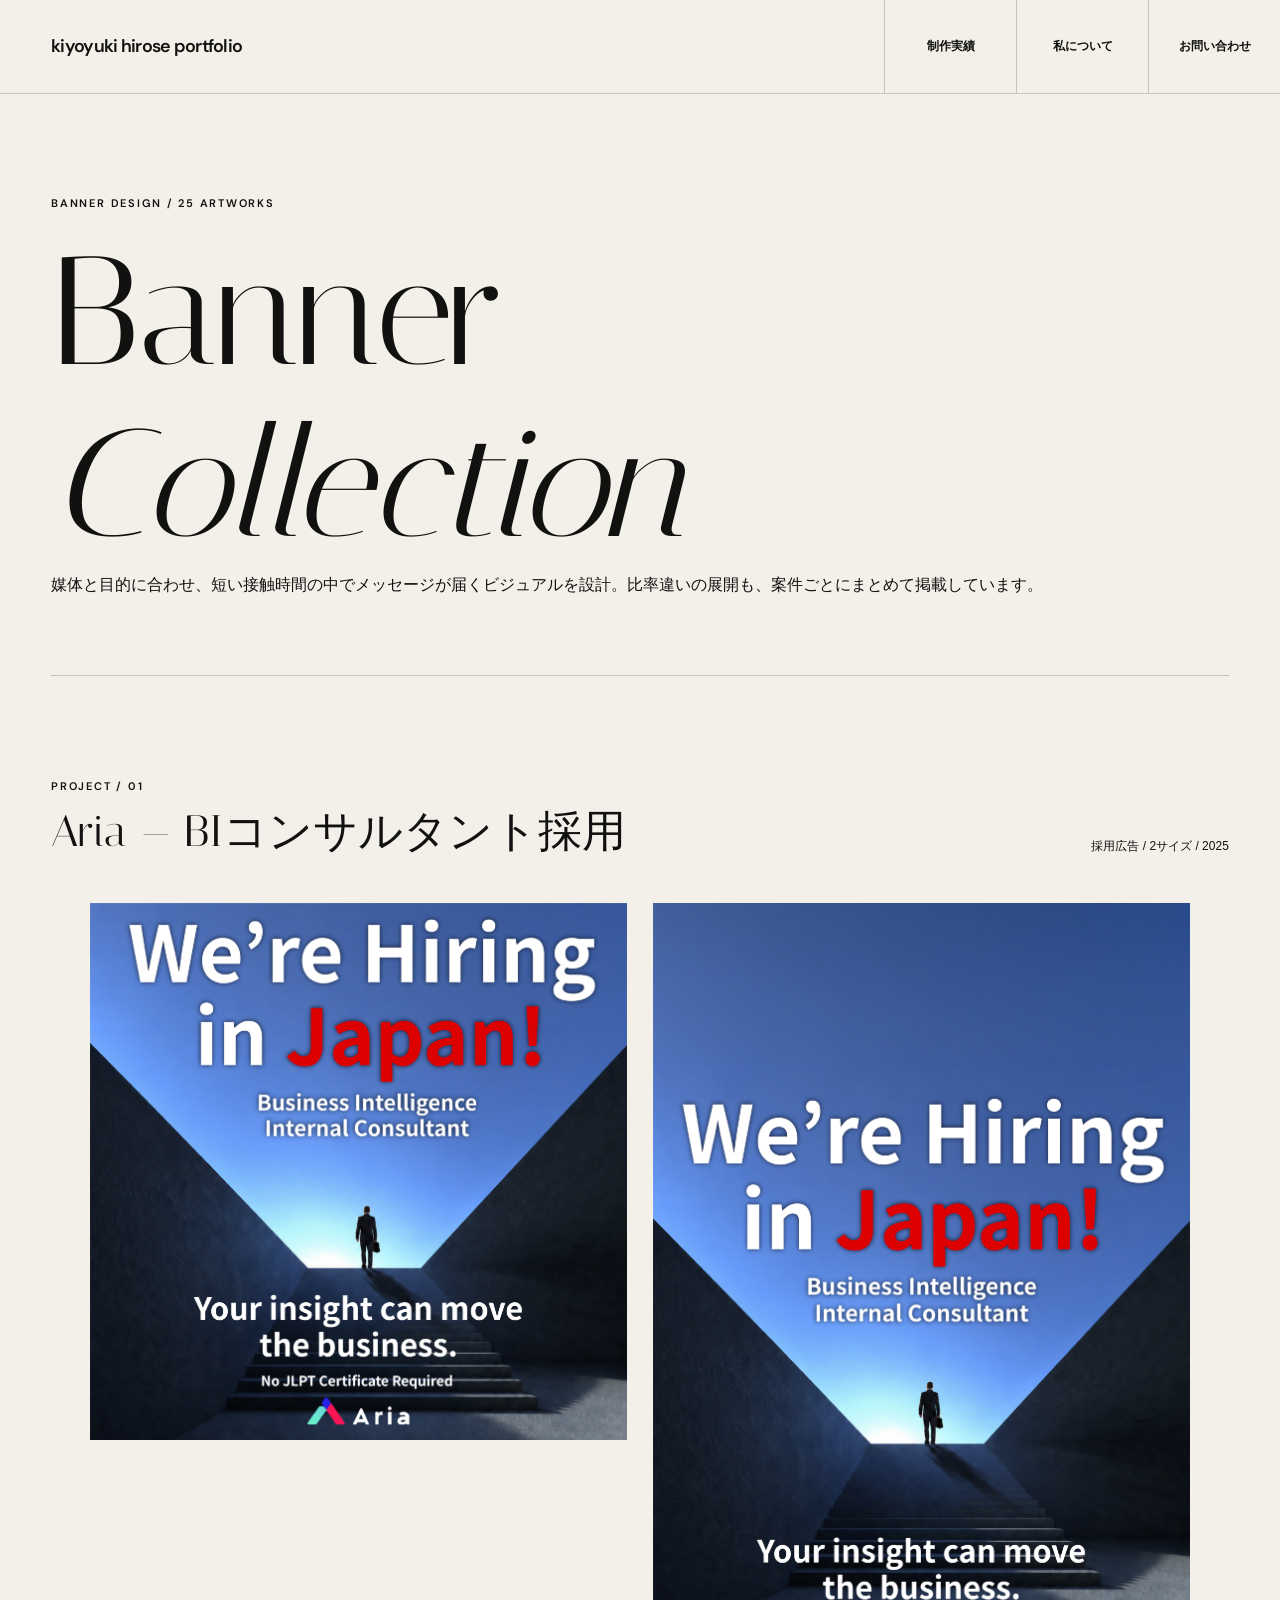
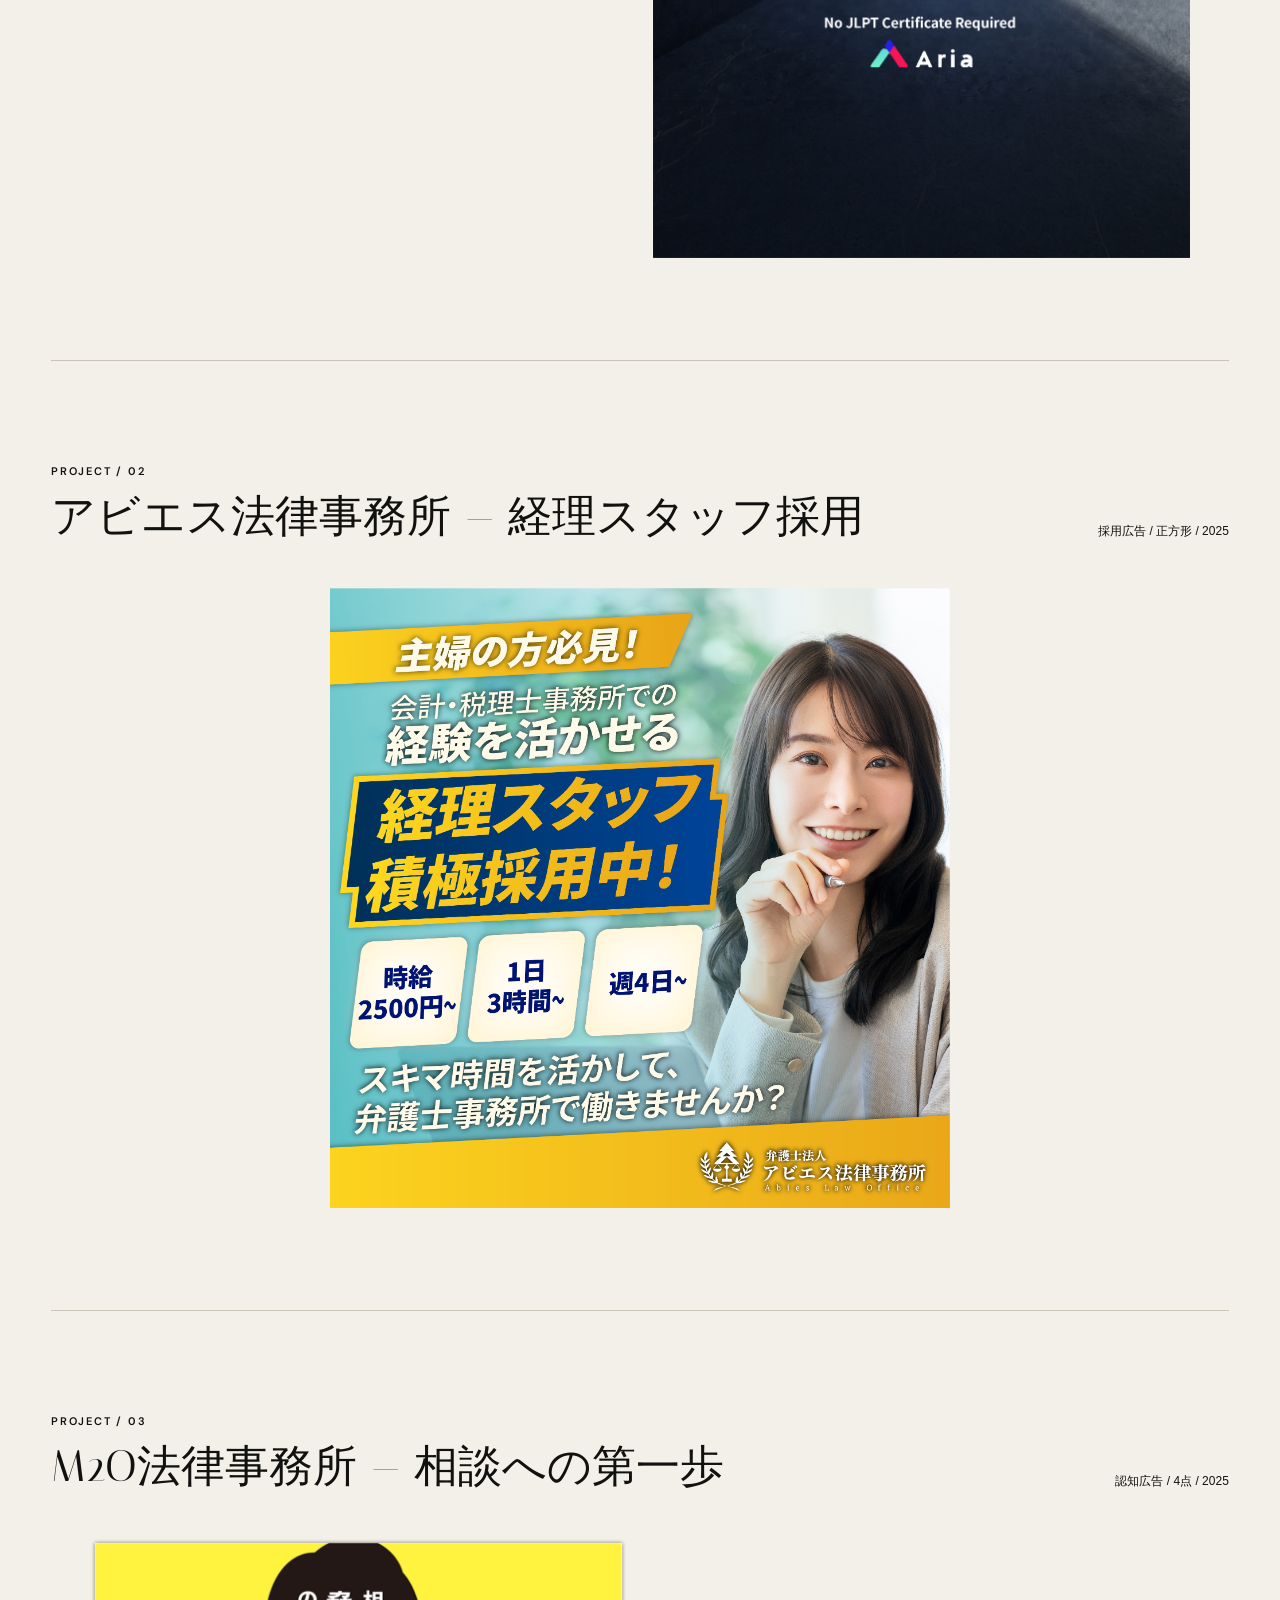
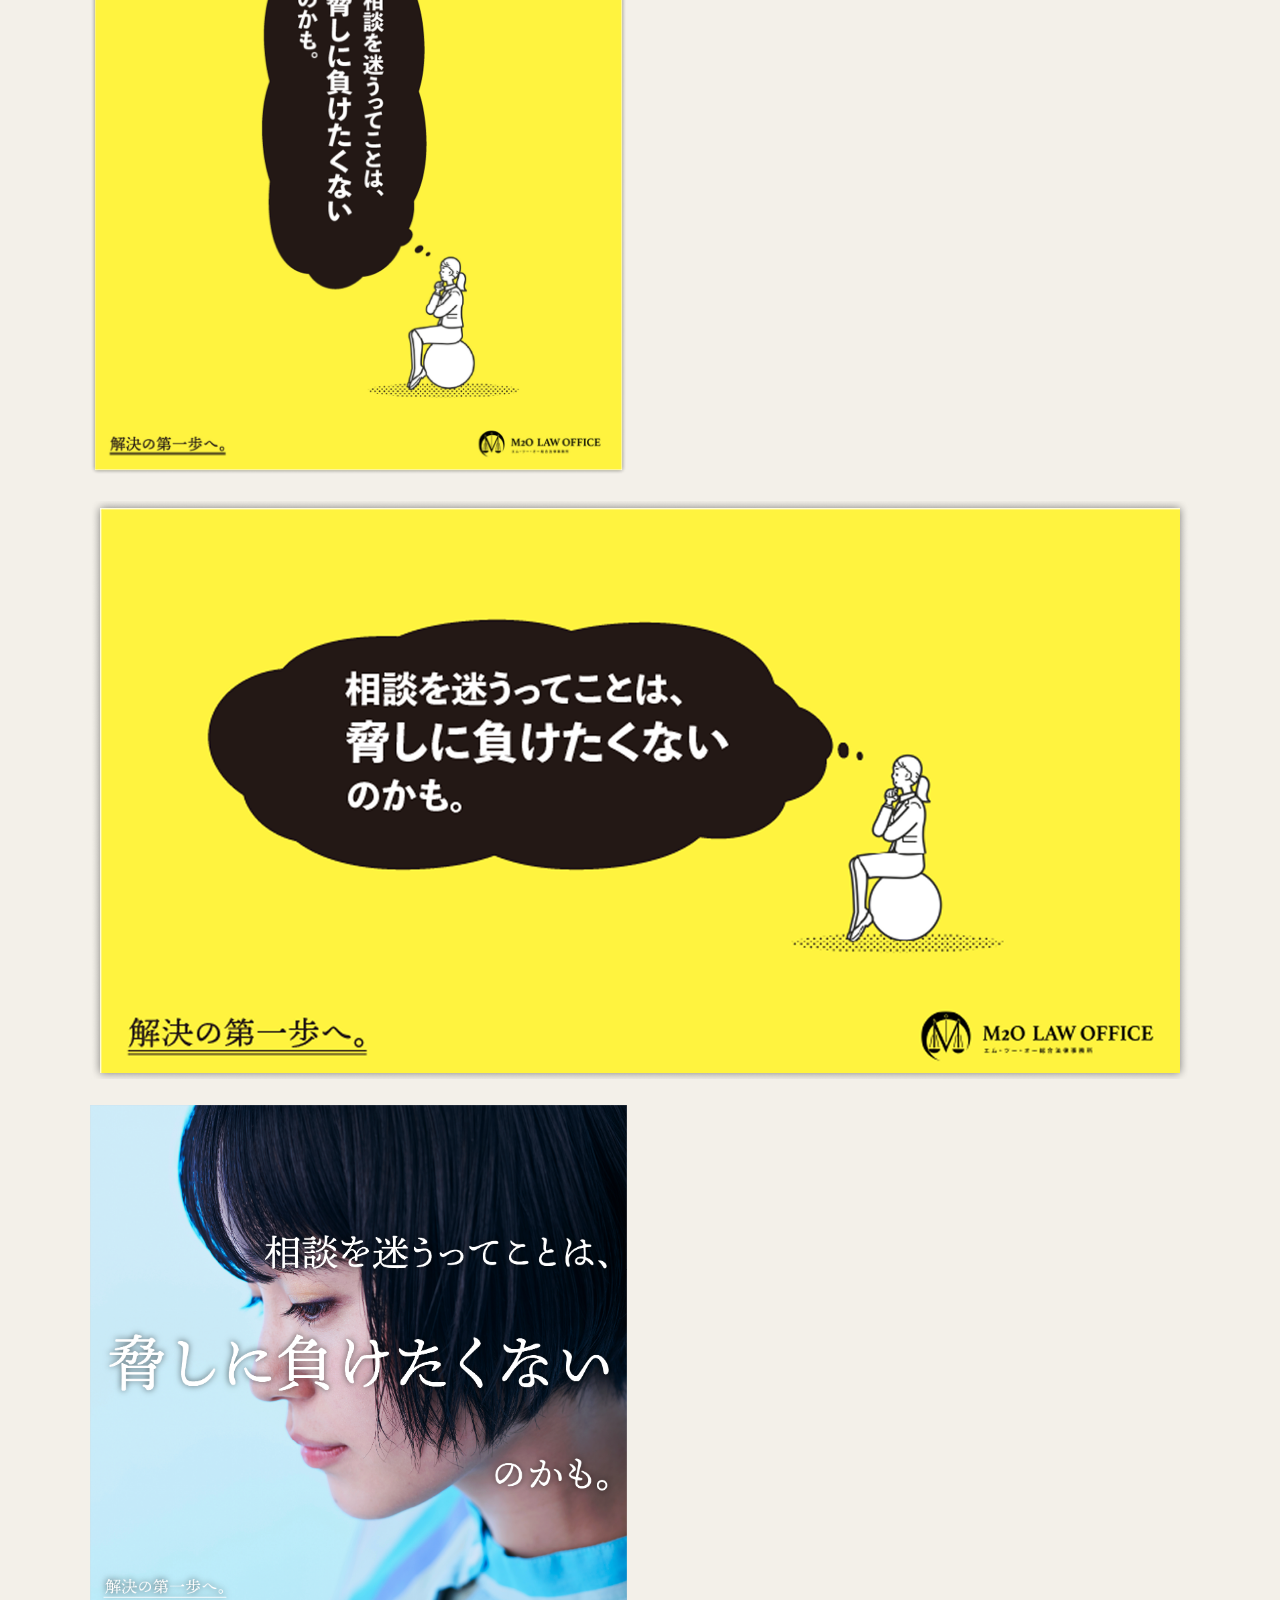
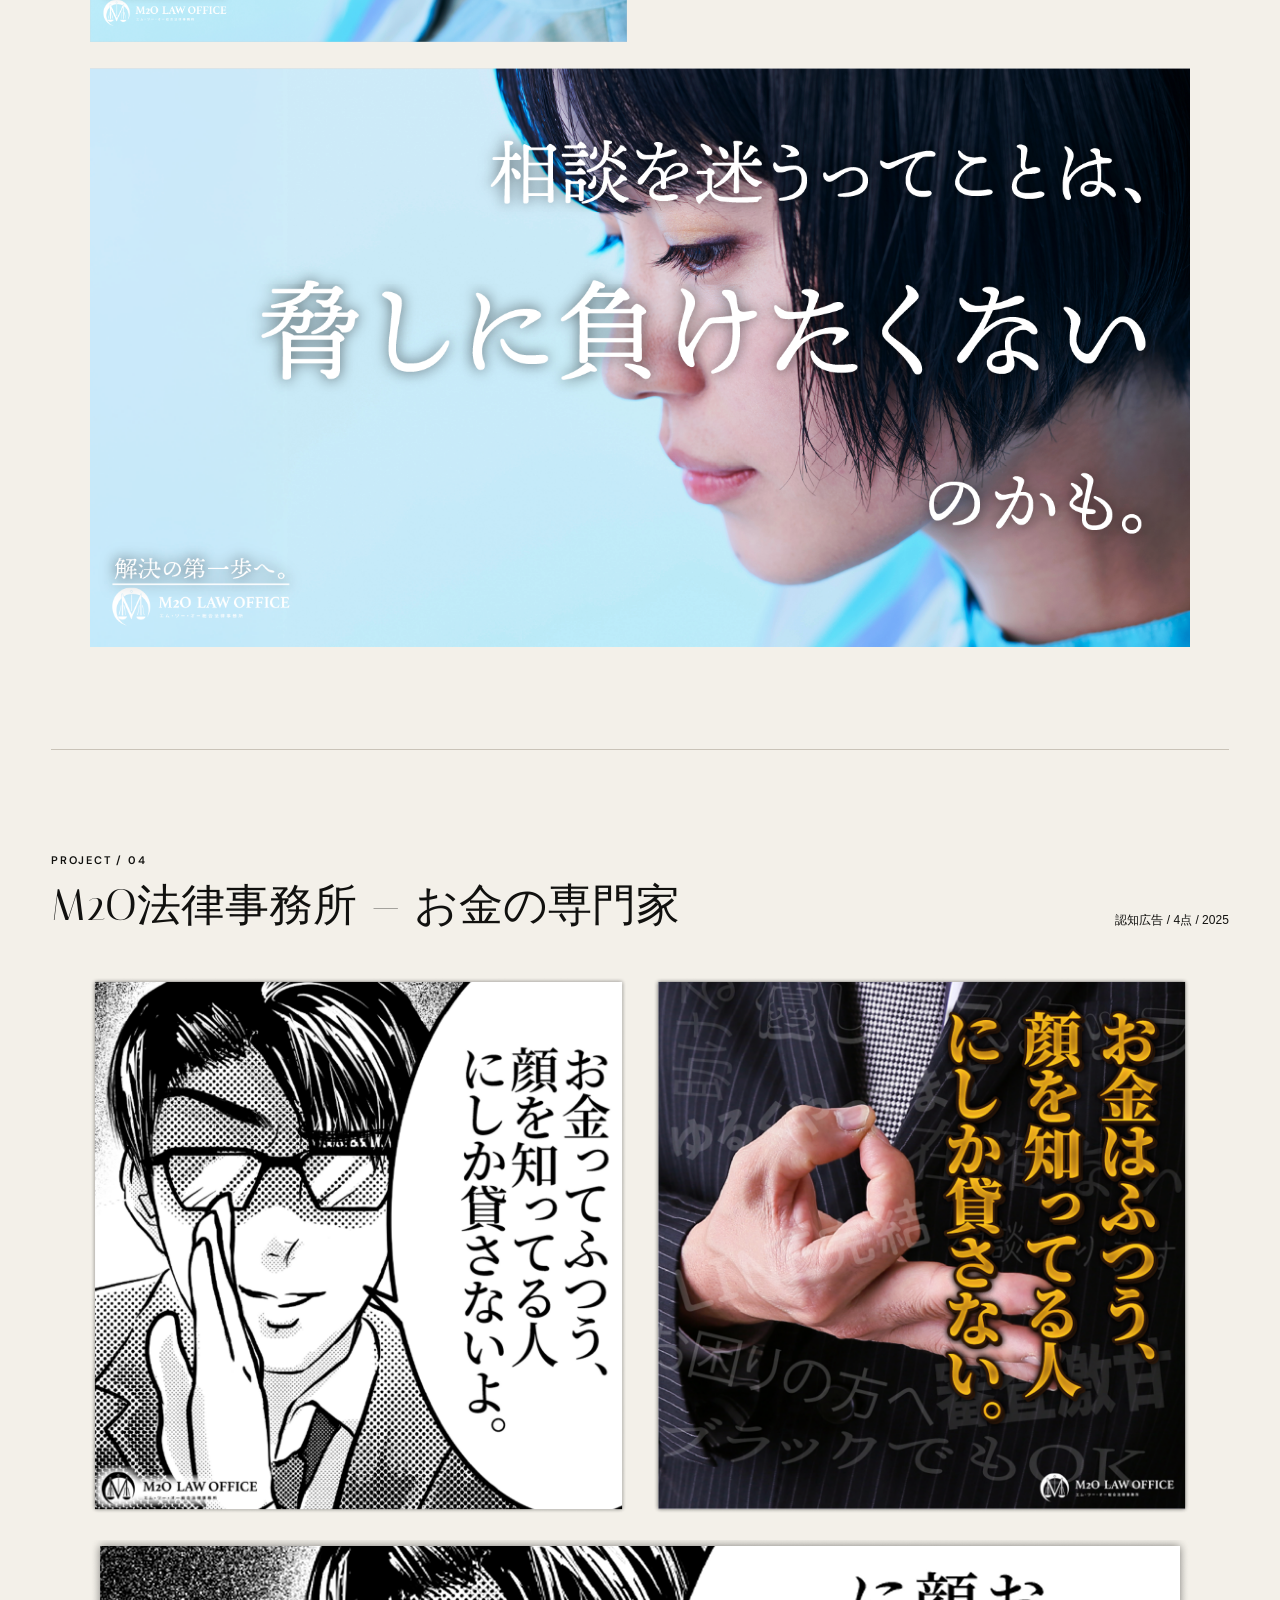
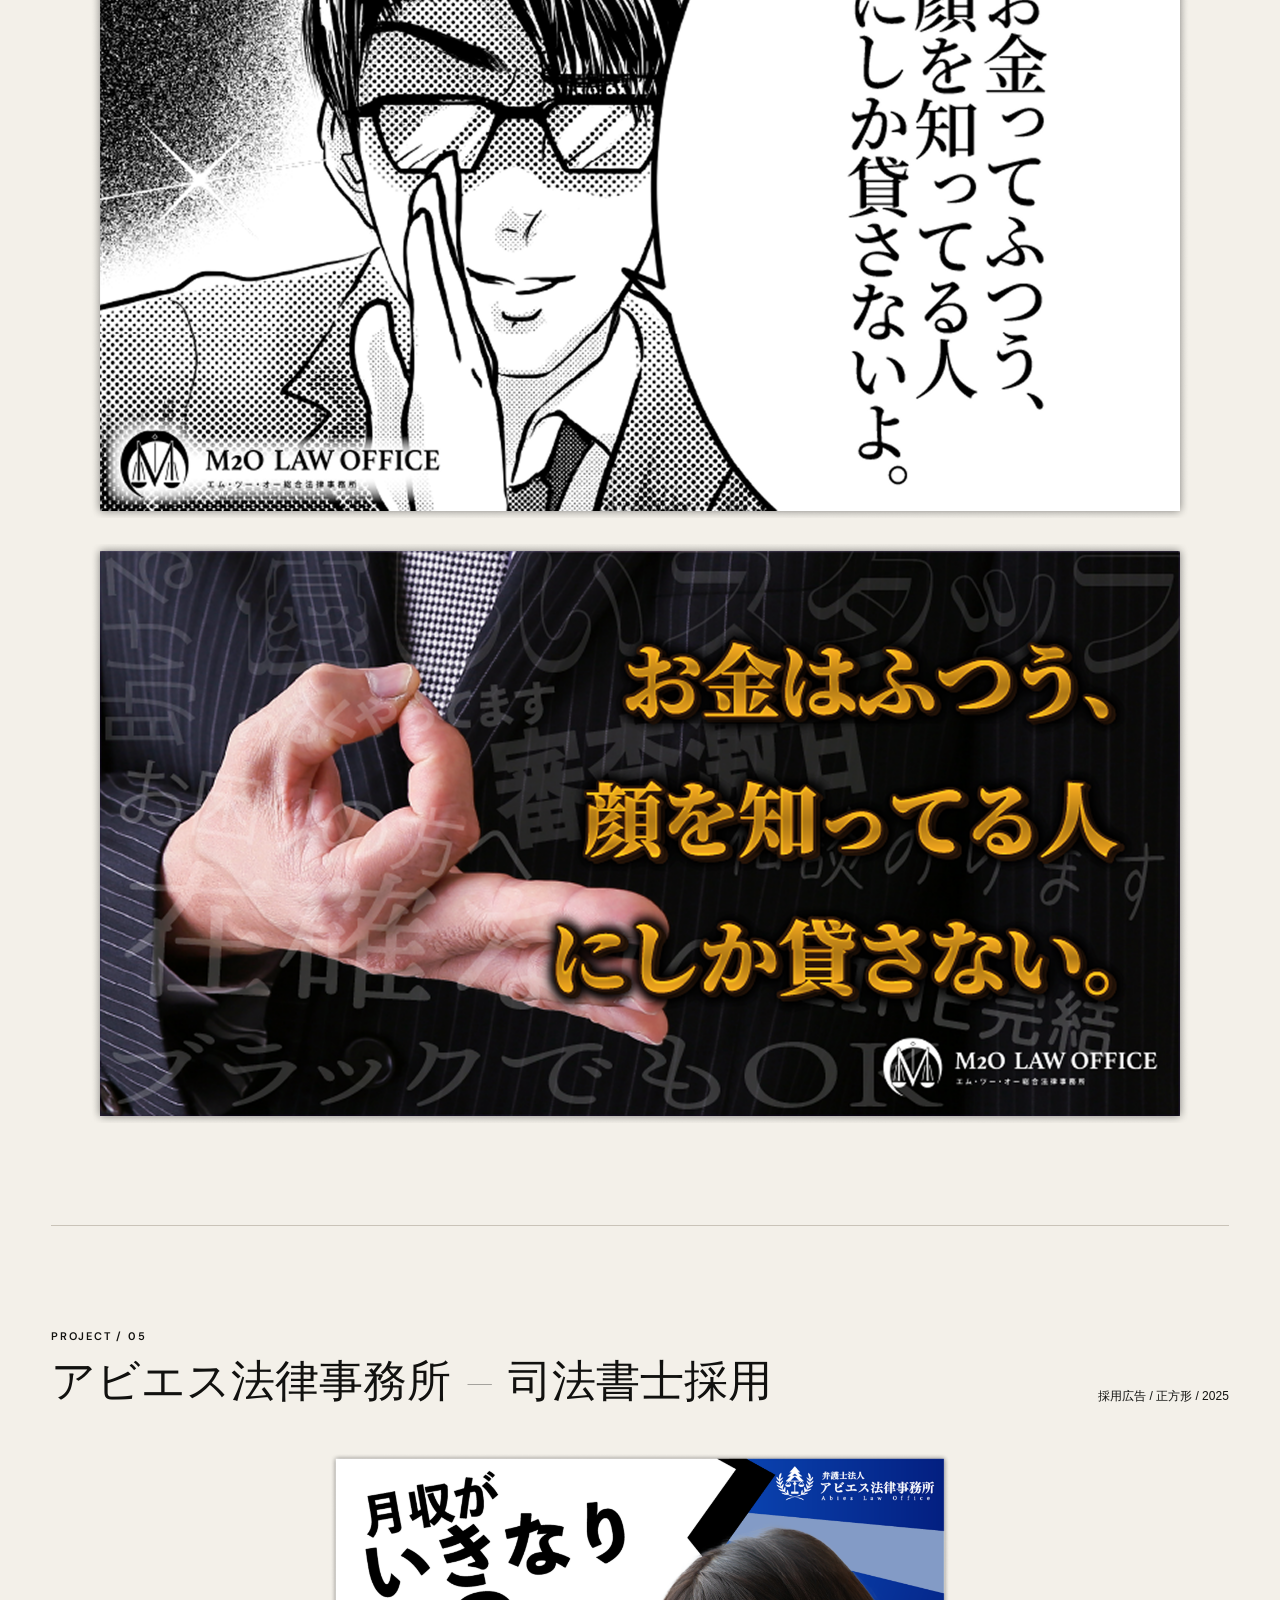
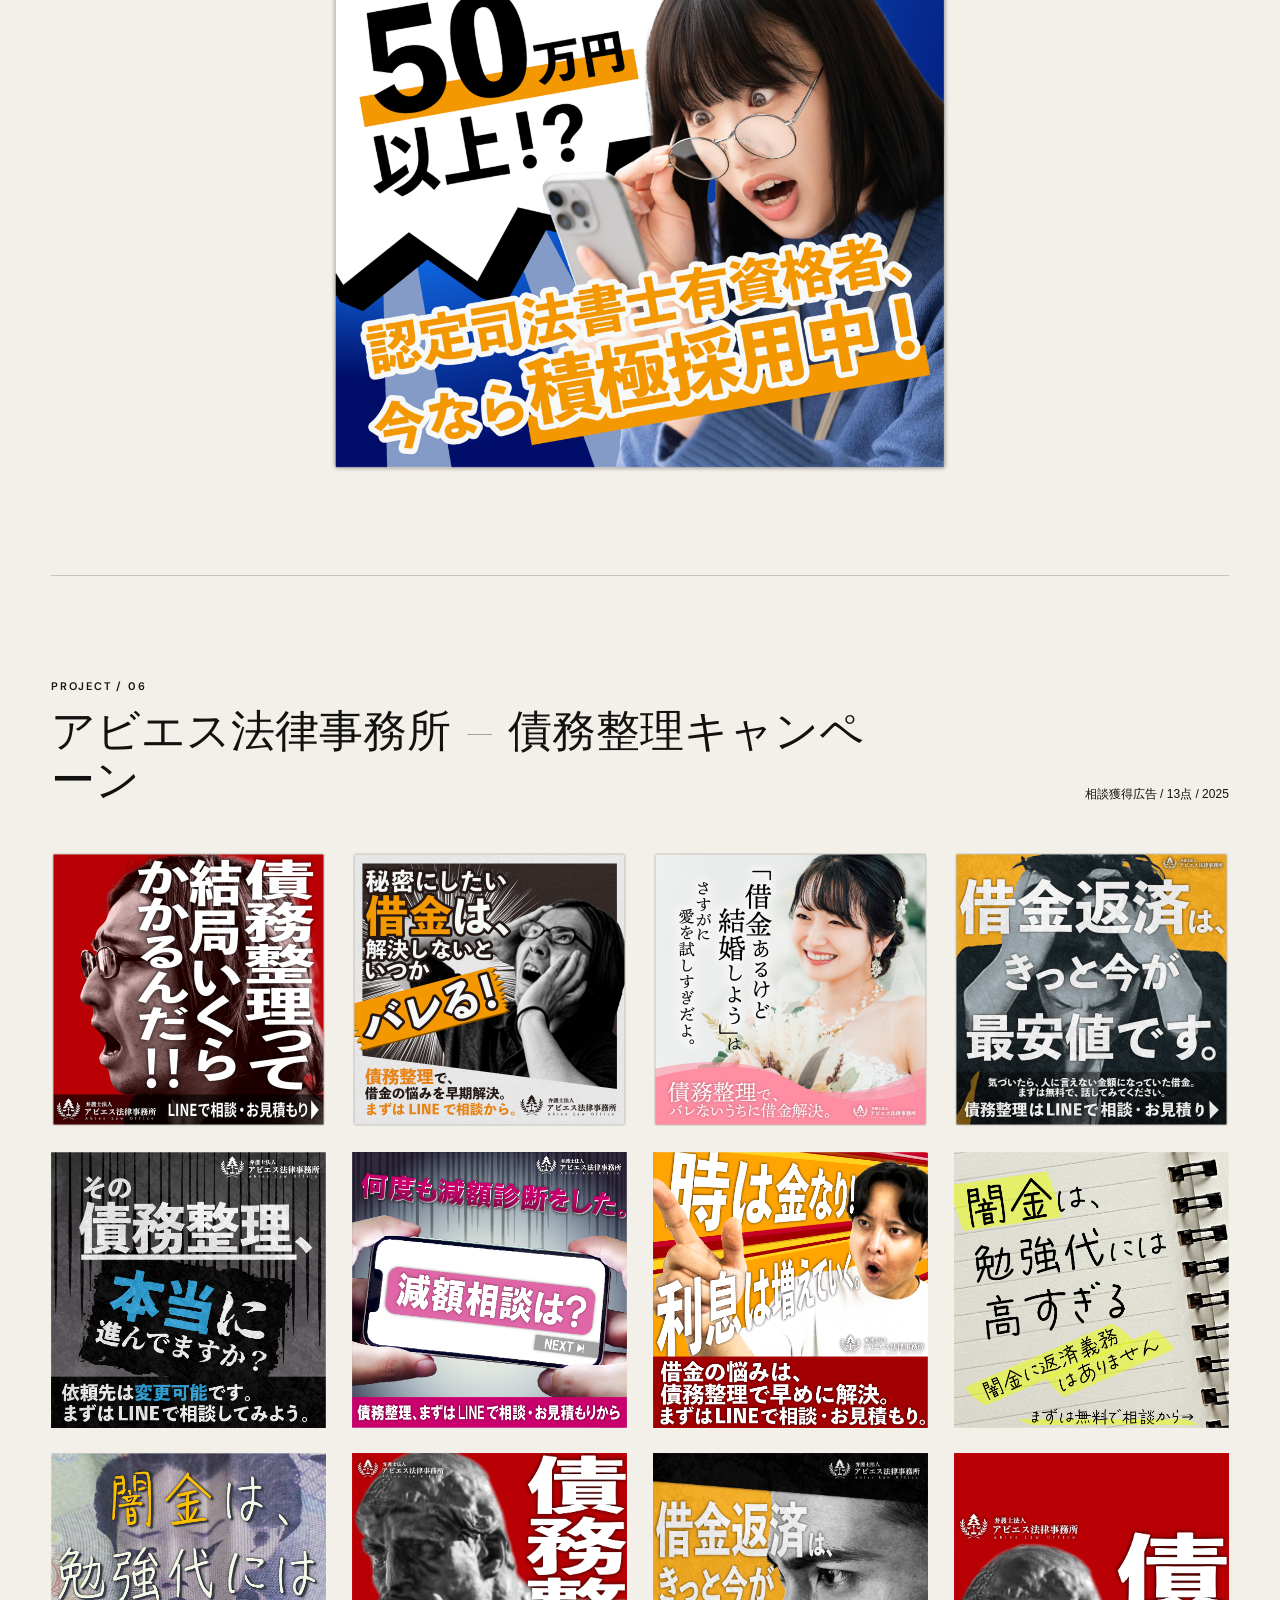
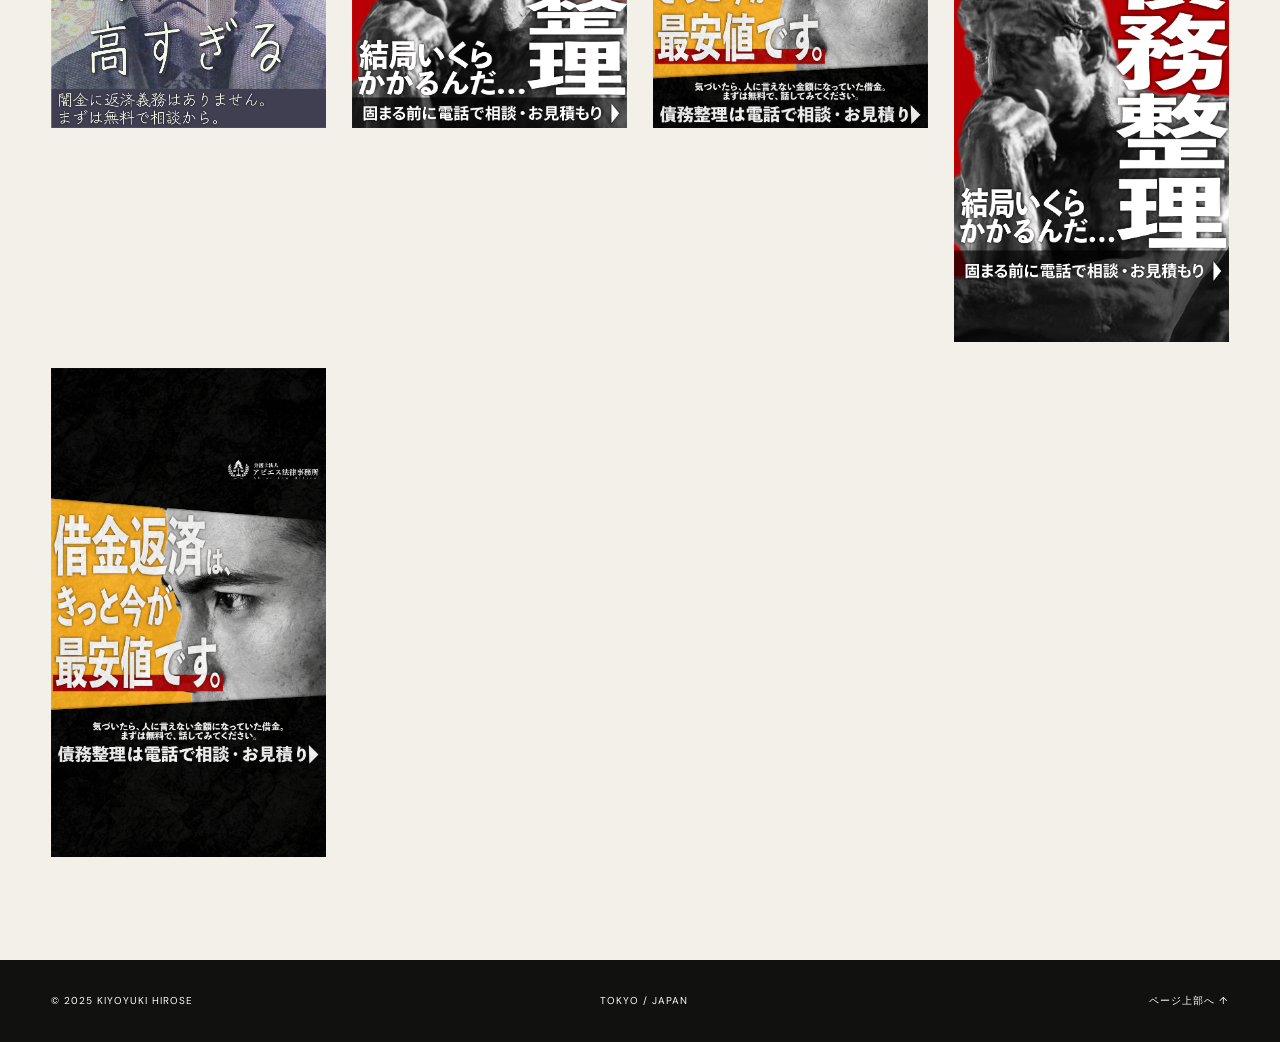
==== commit 043d662c: "Polish portfolio presentation and project previews" ====
--- a/banner.html
+++ b/banner.html
@@ -3,9 +3,9 @@
 <head>
   <meta charset="UTF-8">
   <meta name="viewport" content="width=device-width,initial-scale=1">
-  <meta name="description" content="Kiyoyuki Hirose — Banner design archive.">
+  <meta name="description" content="Kiyoyuki Hiroseの広告バナー制作実績。採用・法律相談などの案件を比率違いでまとめています。">
   <title>Banner Works — Kiyoyuki Hirose</title>
-  <link rel="stylesheet" href="assets/style.css?v=20260818-2">
+  <link rel="stylesheet" href="assets/style.css?v=20260828-1">
 </head>
 <body id="top">
   <header class="site-header"><a class="wordmark" href="index.html">kiyoyuki hirose portfolio</a><button class="menu-btn" aria-expanded="false" aria-controls="nav">メニュー</button><nav id="nav"><a href="works.html">制作実績</a><a href="index.html#about">私について</a><a href="index.html#contact">お問い合わせ</a></nav></header>
@@ -62,8 +62,8 @@
     </div>
   </main>
 
-  <dialog class="banner-modal"><button class="modal-close" aria-label="閉じる">閉じる ×</button><div class="modal-visual"></div><div class="modal-copy"><p class="eyebrow">制作詳細 / CAMPAIGN DETAIL</p><h2></h2><dl><div><dt>媒体</dt><dd data-field="media"></dd></div><div><dt>目的</dt><dd data-field="purpose"></dd></div><div><dt>ターゲット</dt><dd data-field="target"></dd></div><div><dt>デザイン意図</dt><dd data-field="intent"></dd></div></dl></div></dialog>
+  <dialog class="banner-modal" aria-labelledby="banner-modal-title"><button class="modal-close" type="button" aria-label="閉じる">閉じる ×</button><div class="modal-visual"></div><div class="modal-copy"><p class="eyebrow">制作詳細 / CAMPAIGN DETAIL</p><h2 id="banner-modal-title"></h2><dl><div><dt>媒体</dt><dd data-field="media"></dd></div><div><dt>目的</dt><dd data-field="purpose"></dd></div><div><dt>ターゲット</dt><dd data-field="target"></dd></div><div><dt>デザイン意図</dt><dd data-field="intent"></dd></div></dl></div></dialog>
   <footer><p>© 2025 KIYOYUKI HIROSE</p><p>TOKYO / JAPAN</p><a href="#top">ページ上部へ ↑</a></footer>
-  <script src="assets/script.js"></script>
+  <script src="assets/script.js?v=20260828-1"></script>
 </body>
 </html>
--- a/assets/style.css
+++ b/assets/style.css
@@ -1,117 +1,487 @@
-@import url('https://fonts.googleapis.com/css2?family=DM+Sans:wght@300;400;500&family=Italiana&display=swap');
-:root{--paper:#f4f2ed;--ink:#121212;--line:#c8c5bd;--serif:'Italiana',serif;--sans:'DM Sans','Helvetica Neue',sans-serif}*{box-sizing:border-box}html{scroll-behavior:smooth}body{margin:0;background:var(--paper);color:var(--ink);font-family:var(--sans);font-weight:300}a{color:inherit;text-decoration:none}button{color:inherit;font:inherit}.site-header{height:88px;display:flex;align-items:center;justify-content:space-between;padding:0 3.2vw;border-bottom:1px solid var(--line);position:relative;z-index:20}.wordmark{font-size:13px;letter-spacing:.12em;font-weight:500}.site-header nav{display:flex;gap:36px;font-size:13px}.site-header nav a{position:relative}.site-header nav a:after{content:'';position:absolute;left:0;right:100%;bottom:-5px;border-bottom:1px solid;transition:.3s}.site-header nav a:hover:after,.site-header nav a[aria-current]:after{right:0}.menu-btn{display:none;border:0;background:none}.eyebrow{font-size:11px;letter-spacing:.18em;text-transform:uppercase}.hero{min-height:calc(100vh - 88px);padding:8vh 3.2vw 4vh;display:flex;flex-direction:column;justify-content:space-between}.hero h1,.page-title h1,.project-head h1{font-family:var(--serif);font-weight:400;font-size:clamp(76px,11.2vw,180px);line-height:.78;letter-spacing:-.045em;margin:0}.hero h1 em,.project-head h1 em,.banner-title h1 em,.contact h2 em{font-weight:400}.hero-foot{display:flex;justify-content:space-between;align-items:end;font-size:14px;line-height:1.7}.hero-foot span{text-align:right;font-size:11px;letter-spacing:.08em}.section{padding:14vh 3.2vw}.section-head{display:flex;justify-content:space-between;align-items:end;margin-bottom:44px}.section-head h2{font:400 clamp(34px,4vw,60px)/1 var(--serif);margin:0}.text-link{font-size:12px;border-bottom:1px solid;padding-bottom:4px}.visual{position:relative;overflow:hidden;display:flex;align-items:center;justify-content:center;min-height:300px;transition:filter .4s}.featured-work:hover .visual,.work-pair a:hover .visual,.work-card:hover .visual{filter:brightness(.92)}.visual span{font-family:var(--serif);font-size:clamp(58px,9vw,150px);line-height:.8;letter-spacing:-.04em}.visual small{position:absolute;bottom:7%;left:6%;font-size:10px;letter-spacing:.22em}.visual-cosme{background:#d8cdc0;color:#27221d}.visual-hotel{background:#222321;color:#e9e5db}.visual-fashion{background:#b7bdad;color:#141714;justify-content:flex-start;padding-left:9%}.visual-food{background:#8f3028;color:#f0dfc7}.visual-jewelry{background:#d2c7a4;color:#29241e}.visual-logo{background:#ece9e1;color:#1b1b1b;border:1px solid var(--line)}.featured-work .visual{aspect-ratio:16/8}.work-meta{display:flex;justify-content:space-between;align-items:baseline;padding:15px 0 50px}.work-meta h2,.work-meta h3{font:400 20px var(--serif);margin:0}.work-meta p{font-size:11px;letter-spacing:.08em}.work-pair{display:grid;grid-template-columns:1.1fr .9fr;gap:2vw}.work-pair .visual{aspect-ratio:4/3}.about{border-top:1px solid var(--line);display:grid;grid-template-columns:1fr 2fr;gap:4vw}.about h2{font:400 clamp(52px,7vw,110px)/.9 var(--serif);margin:0 0 50px}.about>div>p{max-width:600px;font-size:15px;line-height:2}.about dl{display:grid;grid-template-columns:1fr 1fr;margin-top:70px;border-top:1px solid var(--line)}.about dl div{padding-top:18px}.about dt{font-size:11px;text-transform:uppercase;letter-spacing:.15em}.about dd{margin:16px 0;font-size:13px;line-height:1.7}.contact{background:#121212;color:#eeeae1;padding:12vh 3.2vw}.contact h2{font:400 clamp(52px,9vw,140px)/.85 var(--serif);margin:70px 0}.contact>a{font-size:clamp(18px,2vw,30px);border-bottom:1px solid}.contact-note{font-size:12px;margin-top:35px;color:#a9a69f}footer{display:grid;grid-template-columns:1fr 1fr auto;padding:35px 3.2vw;font-size:10px;letter-spacing:.12em;border-top:1px solid var(--line)}.page-title{padding:14vh 3.2vw 8vh}.page-title h1{margin:5vh 0 8vh}.filters{display:flex;gap:30px;border-bottom:1px solid var(--line)}.filters button,.device-switch button{border:0;background:none;padding:15px 0;cursor:pointer;opacity:.45}.filters button.active,.device-switch button.active{opacity:1;border-bottom:1px solid}.filters sup{font-size:8px}.work-grid{padding:0 3.2vw 12vh;display:grid;grid-template-columns:1fr 1fr;gap:2vw}.work-card.wide{grid-column:1/-1}.work-card .visual{aspect-ratio:4/3}.work-card.wide .visual{aspect-ratio:2/1}.work-card.hidden{display:none}.project-head{padding:13vh 3.2vw 7vh}.project-head h1{font-size:clamp(65px,9vw,140px);line-height:.85;margin:5vh 0}.project-facts{display:grid;grid-template-columns:repeat(3,1fr);max-width:800px;margin-left:auto;border-top:1px solid var(--line);padding-top:16px}.project-facts span{font-size:9px;text-transform:uppercase;letter-spacing:.15em}.project-facts p{font-size:12px;line-height:1.6}.project-hero{height:78vh}.case-text{padding:14vh 3.2vw;display:grid;grid-template-columns:1.3fr 1fr;gap:10vw}.case-text h2{font:400 clamp(35px,4vw,60px)/1.15 var(--serif)}.case-text h3{font-size:11px;text-transform:uppercase;letter-spacing:.15em;margin:0 0 15px;border-top:1px solid var(--line);padding-top:15px}.case-text>div:last-child p{font-size:13px;line-height:1.9;margin:0 0 50px}.full-view{padding:10vh 3.2vw;background:#e8e5de}.device-switch{display:flex;gap:20px}.page-mock{width:100%;max-width:1200px;margin:auto;background:#f5f1e9;box-shadow:0 10px 50px #2222;transition:width .4s}.page-mock.sp{width:390px}.page-mock section{min-height:70vh;padding:8%;display:flex;flex-direction:column;justify-content:center;align-items:center;text-align:center;border-bottom:1px solid #bbb}.page-mock section:nth-child(1){background:#cfc2b3}.page-mock section:nth-child(2){background:#ede9df}.page-mock section:nth-child(3){background:#c3b4a0}.page-mock section:nth-child(4){background:#252521;color:white}.page-mock b{font:80px var(--serif)}.page-mock h3{font:400 clamp(35px,6vw,90px)/.9 var(--serif);margin:30px}.page-mock p,.page-mock small{font-size:10px;letter-spacing:.2em}.product-shape{width:120px;height:280px;border-radius:60px 60px 15px 15px;background:#eee5d8;border:1px solid #9f9384}.next-project{padding:10vh 3.2vw;display:flex;justify-content:space-between;align-items:center}.next-project span{font-size:10px;letter-spacing:.15em}.next-project a{font:400 clamp(40px,7vw,100px) var(--serif)}.next-project i{font:300 20px var(--sans)}.banner-title{display:grid;grid-template-columns:2fr 1fr;align-items:end}.banner-title .eyebrow{grid-column:1/-1}.banner-title h1{font-size:clamp(70px,10vw,150px);line-height:.8}.banner-title>p:last-child{font-size:13px;line-height:1.9;max-width:400px}.banner-grid{padding:0 3.2vw 12vh;display:grid;grid-template-columns:repeat(12,1fr);gap:2vw;align-items:start}.banner-item{border:0;padding:0;cursor:zoom-in;min-height:380px;position:relative;display:flex;align-items:center;justify-content:center;overflow:hidden}.banner-item span{font:400 clamp(45px,7vw,100px)/.8 var(--serif);text-align:left}.banner-item small{position:absolute;bottom:8%;left:8%;letter-spacing:.2em}.banner-item.tall{grid-column:span 7;aspect-ratio:4/5}.banner-item.square{grid-column:span 5;aspect-ratio:1}.banner-item.wide{grid-column:3/span 8;aspect-ratio:16/9}.banner-modal{width:min(1100px,92vw);max-height:90vh;padding:0;border:0;background:var(--paper);color:var(--ink)}.banner-modal::backdrop{background:#111c}.modal-close{position:fixed;right:4vw;top:3vh;background:none;color:white;border:0;z-index:3;cursor:pointer}.modal-visual{height:50vh;display:flex;align-items:center;justify-content:center}.modal-visual span{font:80px/.8 var(--serif)}.modal-copy{padding:45px}.modal-copy h2{font:400 clamp(30px,4vw,55px) var(--serif)}.modal-copy dl{display:grid;grid-template-columns:1fr 1fr;gap:25px}.modal-copy dl div{border-top:1px solid var(--line);padding-top:12px}.modal-copy dt{font-size:10px;letter-spacing:.15em}.modal-copy dd{font-size:13px;line-height:1.7;margin:10px 0}
-@media(max-width:700px){.site-header{height:66px;padding:0 20px}.menu-btn{display:block}.site-header nav{display:none;position:absolute;top:66px;left:0;right:0;background:var(--paper);padding:30px 20px;border-bottom:1px solid;flex-direction:column}.site-header nav.open{display:flex}.hero{min-height:calc(100svh - 66px);padding:7vh 20px 25px}.hero h1{font-size:18.3vw;line-height:.82}.hero-foot{align-items:start}.hero-foot span{display:none}.section{padding:90px 20px}.section-head{align-items:start}.section-head h2{font-size:38px}.featured-work .visual,.work-pair .visual{aspect-ratio:4/5}.work-pair{grid-template-columns:1fr}.visual span{font-size:20vw}.work-meta{display:block;padding-bottom:35px}.work-meta h2,.work-meta h3{font-size:19px}.about{grid-template-columns:1fr;gap:40px}.about h2{font-size:15vw}.about dl{grid-template-columns:1fr}.contact{padding:90px 20px}.contact h2{font-size:15vw;margin:50px 0 70px}footer{padding:30px 20px;grid-template-columns:1fr auto}footer p:nth-child(2){display:none}.page-title{padding:90px 20px 50px}.page-title h1{font-size:24vw}.filters{gap:18px;overflow:auto}.filters button{white-space:nowrap}.work-grid{padding:0 20px 80px;grid-template-columns:1fr;gap:10px}.work-card.wide{grid-column:auto}.work-card .visual,.work-card.wide .visual{aspect-ratio:4/5}.project-head{padding:90px 20px 50px}.project-head h1{font-size:17vw}.project-facts{grid-template-columns:1fr 1fr;gap:20px}.project-facts div:last-child{display:none}.project-hero{height:70vh}.case-text{padding:90px 20px;grid-template-columns:1fr;gap:60px}.case-text h2{font-size:38px}.full-view{padding:80px 20px;overflow:hidden}.full-view .section-head{display:block}.device-switch{margin-top:20px}.page-mock.pc{width:750px;transform-origin:top left}.page-mock.sp{width:100%}.page-mock section{min-height:75vh}.page-mock h3{font-size:38px}.next-project{padding:70px 20px;display:block}.next-project a{display:block;margin-top:25px}.banner-title{display:block}.banner-title h1{font-size:20vw;margin-bottom:60px}.banner-grid{padding:0 20px 80px;display:block}.banner-item{width:100%;margin-bottom:20px;min-height:0}.banner-item.tall{aspect-ratio:4/5}.banner-item.square{aspect-ratio:1}.banner-item.wide{aspect-ratio:4/3}.banner-item span{font-size:18vw}.modal-visual{height:40vh}.modal-copy{padding:28px 20px}.modal-copy dl{grid-template-columns:1fr}}
-@media(prefers-reduced-motion:reduce){html{scroll-behavior:auto}*{transition:none!important}}
-
-/* Full-size LP artwork */
-.lp-image-stage{width:100%;margin:auto;display:flex;justify-content:center;align-items:flex-start;transition:max-width .4s ease}.lp-image-stage.pc{max-width:1440px}.lp-image-stage.sp{max-width:390px}.lp-image{display:block;width:100%;height:auto;box-shadow:0 14px 55px #2222}.lp-image-sp{display:none}.lp-image-stage.sp .lp-image-pc{display:none}.lp-image-stage.sp .lp-image-sp{display:block}
-@media(max-width:700px){.full-view{overflow:visible}.lp-image-stage.pc,.lp-image-stage.sp{width:100%;max-width:100%}}
-
-/* Supplied banner artwork */
-.banner-artwork{background:#0b0b0b}.banner-item>img{display:block;width:100%;height:100%;object-fit:cover}.modal-visual:has(img){height:auto;max-height:72vh;background:#0b0b0b}.modal-visual>img{display:block;width:auto;max-width:100%;height:auto;max-height:72vh;object-fit:contain}
-.visual-image{background:#111}.visual-image>img{display:block;width:100%;height:100%;object-fit:contain}
-.visual-lp{background:#fff}.visual-lp>img{display:block;width:100%;height:100%;object-fit:cover;object-position:center top}
-
-/* Conversion-focused home */
-.nav-contact{border-bottom:1px solid;padding-bottom:5px}.hero-conversion{min-height:calc(100svh - 88px)}.hero-status{display:flex;justify-content:space-between;align-items:center}.hero-status>p:last-child,.availability{font-size:11px;letter-spacing:.08em}.hero-status i,.availability i{display:inline-block;width:7px;height:7px;border-radius:50%;background:#57815d;margin-right:9px}.hero-offer{gap:40px}.hero-lead{font:400 24px/1.35 var(--serif);margin:0 0 12px}.hero-offer>div:first-child>p:last-child{max-width:480px;margin:0}.hero-actions{display:flex;gap:10px}.button-primary,.button-secondary{min-width:190px;padding:18px 20px;border:1px solid var(--ink);display:flex;justify-content:space-between;align-items:center;font-size:11px;letter-spacing:.04em;transition:.25s}.button-primary{background:var(--ink);color:var(--paper)}.button-primary:hover{background:transparent;color:var(--ink)}.button-secondary:hover{background:var(--ink);color:var(--paper)}.trust-strip{min-height:58px;padding:0 3.2vw;border-top:1px solid var(--line);border-bottom:1px solid var(--line);display:grid;grid-template-columns:repeat(4,1fr);align-items:center;font-size:10px;letter-spacing:.1em;text-transform:uppercase}.trust-strip p:not(:last-child){border-right:1px solid var(--line)}.trust-strip p:not(:first-child){padding-left:2vw}.works-preview .section-head>div h2{margin-top:18px}.premium-work .visual{aspect-ratio:16/8.5}.project-index{font-size:11px}.results-section{padding:13vh 3.2vw;border-top:1px solid var(--line)}.results-intro{display:grid;grid-template-columns:1.4fr .6fr;gap:8vw;align-items:end;margin:55px 0 90px}.results-intro h2{font:400 clamp(48px,7vw,105px)/.9 var(--serif);margin:0}.results-intro h2 em{font-weight:400}.results-intro>p{font-size:14px;line-height:1.9;margin:0}.value-grid{display:grid;grid-template-columns:repeat(3,1fr);border-top:1px solid var(--line)}.value-grid article{padding:22px 3vw 0 0}.value-grid article:not(:last-child){border-right:1px solid var(--line)}.value-grid article:not(:first-child){padding-left:3vw}.value-grid span{font-size:10px;letter-spacing:.12em}.value-grid h3{font:400 31px var(--serif);margin:50px 0 18px}.value-grid p{font-size:13px;line-height:1.8;max-width:270px}.about-trust .about-lead{font:400 24px/1.5 var(--serif);margin-bottom:20px}.trust-details{margin-top:70px}.trust-details dl{grid-template-columns:repeat(3,1fr)}.trust-details blockquote{font:400 clamp(24px,3vw,42px)/1.35 var(--serif);margin:80px 0 0;padding:45px 0 0;border-top:1px solid var(--line);max-width:900px}.trust-details cite{display:block;font:300 10px var(--sans);letter-spacing:.12em;margin-top:28px;text-transform:uppercase}.contact-conversion{padding-top:10vh}.contact-top{display:flex;justify-content:space-between}.contact-conversion h2{margin-bottom:10vh}.contact-grid{display:grid;grid-template-columns:1.2fr .8fr;gap:12vw;border-top:1px solid #444;padding-top:35px}.contact-grid>div:first-child>p{font-size:14px;line-height:1.9;max-width:520px;color:#bdb9b1}.contact-mail{display:flex;justify-content:space-between;font-size:clamp(18px,2.2vw,32px)!important;margin-top:50px;padding-bottom:12px}.contact-facts p{display:flex;justify-content:space-between;gap:30px;font-size:12px;border-bottom:1px solid #444;padding:0 0 17px;margin:0 0 17px}.contact-facts span{color:#888;font-size:10px;letter-spacing:.12em;text-transform:uppercase}
-@media(max-width:700px){.hero-conversion{min-height:calc(100svh - 66px)}.hero-status>p:last-child{display:none}.hero-offer{display:block}.hero-lead{font-size:21px}.hero-actions{margin-top:30px;display:block}.button-primary,.button-secondary{width:100%;margin-top:8px}.trust-strip{padding:18px 20px;grid-template-columns:1fr 1fr;gap:16px 8px}.trust-strip p{margin:0!important;padding:0!important;border:0!important;font-size:8px}.premium-work .visual{aspect-ratio:4/5}.results-section{padding:90px 20px}.results-intro{grid-template-columns:1fr;gap:35px;margin:45px 0 70px}.results-intro h2{font-size:14vw}.value-grid{grid-template-columns:1fr}.value-grid article,.value-grid article:not(:first-child){border-right:0;border-bottom:1px solid var(--line);padding:25px 0}.value-grid h3{margin:35px 0 14px}.trust-details dl{grid-template-columns:1fr}.trust-details blockquote{font-size:28px;margin-top:55px}.contact-grid{grid-template-columns:1fr;gap:65px}.contact-mail{font-size:18px!important}.contact-facts p{display:block}.contact-facts span{display:block;margin-bottom:8px}}
-
-/* Banner projects grouped by campaign */
-.banner-projects{padding:0 3.2vw 12vh}.banner-project{padding:8vh 0 12vh;border-top:1px solid var(--line)}.banner-project-head{display:flex;justify-content:space-between;align-items:end;margin-bottom:45px}.banner-project-head h2{font:400 clamp(30px,4vw,58px)/1 var(--serif);margin:16px 0 0}.banner-project-head>p{font-size:10px;letter-spacing:.1em;text-transform:uppercase}.variant-grid{display:grid;gap:2vw;align-items:start}.variants-2{grid-template-columns:1fr 1fr}.variants-4{grid-template-columns:1fr 1fr}.variants-feature{grid-template-columns:minmax(280px,62%);justify-content:center}.banner-projects .banner-item{width:100%;min-height:0;padding:0;border:0;background:#dedbd4;cursor:zoom-in;overflow:hidden;display:block}.banner-projects .banner-item img{display:block;width:100%;height:100%;object-fit:contain;transition:transform .5s ease,filter .5s ease}.banner-projects .banner-item:hover img{transform:scale(1.012);filter:brightness(.94)}.variant-square{aspect-ratio:1}.variant-portrait{aspect-ratio:2161/3841}.variant-wide{aspect-ratio:2200/1170}.modal-visual{background:#171717}.modal-visual>img{background:#171717}
-.banner-projects .banner-item.crop-frame img{transform:scale(1.022)}.banner-projects .banner-item.crop-frame:hover img{transform:scale(1.034)}.banner-projects .banner-item.variant-wide.crop-frame img{transform:scale(1.05)}.banner-projects .banner-item.variant-wide.crop-frame:hover img{transform:scale(1.064)}.modal-visual.crop-frame{overflow:hidden}.modal-visual.crop-frame>img{transform:scale(1.022)}.modal-visual.crop-frame.crop-frame-wide>img{transform:scale(1.05)}
-@media(max-width:700px){.banner-projects{padding:0 20px 80px}.banner-project{padding:60px 0 80px}.banner-project-head{display:block;margin-bottom:28px}.banner-project-head>p{margin-top:15px}.variant-grid,.variants-2,.variants-4,.variants-feature{grid-template-columns:1fr;gap:14px}.variant-portrait{width:78%!important;margin:auto}.banner-modal{width:94vw}.modal-visual>img{max-height:60vh}.modal-copy dl{grid-template-columns:1fr}}
-@media(min-width:701px){.banner-projects{max-width:1320px;margin:0 auto}.banner-project-head{max-width:1180px;margin-left:auto;margin-right:auto}.banner-projects .variants-2{max-width:920px;margin-left:auto;margin-right:auto}.banner-projects .variants-4{max-width:1180px;margin-left:auto;margin-right:auto;grid-template-columns:repeat(3,1fr);gap:22px}.banner-projects .variants-feature{max-width:560px;margin-left:auto;margin-right:auto;grid-template-columns:1fr}}
-
-/* Aria recruitment LP */
-.visual-aria{background:#4021ce;align-items:flex-start}.visual-aria>img{display:block;width:100%;height:100%;object-fit:cover;object-position:center top}.visual-aria-thumb>img{object-position:center top}.aria-full-view .section-head{align-items:flex-end}.aria-view-tabs{display:flex;gap:22px;flex-wrap:wrap}.aria-view-tabs button{border:0;background:none;padding:12px 0;cursor:pointer;opacity:.45;font-size:12px}.aria-view-tabs button.active{opacity:1;border-bottom:1px solid}.aria-view-stage{width:390px;max-width:100%;margin:0 auto}.aria-view-stage img{display:block;width:100%;height:auto;box-shadow:0 14px 55px #2222}.aria-view-stage img[hidden]{display:none}
-@media(max-width:700px){.aria-full-view .section-head{display:block}.aria-view-tabs{margin-top:26px;gap:0;flex-wrap:nowrap;overflow-x:auto;border-bottom:1px solid var(--line)}.aria-view-tabs button{flex:0 0 auto;margin-right:20px;white-space:nowrap}.aria-view-stage{width:100%}}
-
-.visual-abies{background:#4f9200;align-items:flex-start}.visual-abies>img,.visual-abies-thumb>img{display:block;width:100%;height:100%;object-fit:cover;object-position:center top}.abies-full-view .section-head{align-items:flex-end}.abies-device-tabs{display:flex;gap:22px}.abies-device-tabs button{border:0;background:none;padding:12px 0;cursor:pointer;opacity:.45;font-size:12px}.abies-device-tabs button.active{opacity:1;border-bottom:1px solid}.abies-page-select-wrap{display:none}.abies-page-tabs{display:grid;grid-template-columns:repeat(3,1fr);max-width:960px;margin:0 auto 50px;border-top:1px solid var(--line);border-left:1px solid var(--line)}.abies-page-tabs button{border:0;border-right:1px solid var(--line);border-bottom:1px solid var(--line);background:transparent;padding:16px 18px;cursor:pointer;font-size:12px;letter-spacing:.04em}.abies-page-tabs button.active{background:var(--ink);color:var(--paper)}.abies-project-stage{width:100%;margin:0 auto;transition:max-width .35s ease}.abies-project-stage.pc{max-width:1400px}.abies-project-stage.sp{max-width:390px}.abies-project-stage img{display:block;width:100%;height:auto;box-shadow:0 14px 55px #2222}
-@media(max-width:700px){.abies-full-view .section-head{display:block}.abies-device-tabs{margin-top:24px}.abies-page-tabs{display:none}.abies-page-select-wrap{display:block;margin:0 0 34px}.abies-page-select-wrap span{display:block;margin-bottom:10px;font-size:10px;letter-spacing:.16em}.abies-page-select-wrap select{width:100%;height:52px;padding:0 46px 0 16px;border:1px solid var(--ink);border-radius:0;background:var(--paper);color:var(--ink);font-size:14px;appearance:auto}.abies-project-stage.pc,.abies-project-stage.sp{max-width:100%}}
-
-.single-lp-stage{max-width:390px}
-.home-works-title{padding-top:10vh}.home-about{border-top:1px solid var(--line)}
-@media(max-width:700px){.home-works-title{padding-top:70px}}
-.filters a{padding:15px 0;opacity:.45;white-space:nowrap}.filters a:hover,.filters a:focus-visible{opacity:1;border-bottom:1px solid}
-.inline-banner-collection[hidden],.work-grid[hidden]{display:none}.inline-banner-collection{padding-top:0}.filters [data-show-banner].active{opacity:1;border-bottom:1px solid}
-.scroll-top-button{position:fixed;right:24px;bottom:24px;z-index:50;width:62px;height:62px;border:1px solid var(--ink);background:var(--paper);color:var(--ink);font-size:10px;letter-spacing:.1em;cursor:pointer;opacity:0;visibility:hidden;transform:translateY(10px);transition:opacity .25s,transform .25s,visibility .25s}.scroll-top-button.visible{opacity:1;visibility:visible;transform:translateY(0)}.scroll-top-button:hover{background:var(--ink);color:var(--paper)}@media(max-width:700px){.scroll-top-button{right:14px;bottom:14px;width:52px;height:52px}}
-@media(max-width:700px){.wordmark{font-size:10px;letter-spacing:.08em}}
-
-/* Block-inspired editorial direction */
-:root{--paper:#fff;--ink:#101010;--line:#d9d9d9;--accent:#1717ff;--serif:Arial,'Helvetica Neue',sans-serif;--sans:Arial,'Helvetica Neue',sans-serif}
-body{font-weight:400;background-color:var(--paper);background-image:linear-gradient(90deg,transparent calc(25% - 1px),#e7e7e7 calc(25% - 1px),#e7e7e7 25%,transparent 25%);background-size:25vw 100%;background-position:0 0}
-.site-header{height:96px;padding:0 0 0 3.2vw;background:#fff;border-color:var(--line);position:relative}
-.wordmark{align-self:stretch;display:flex;flex-direction:column;justify-content:center;font-size:20px;font-weight:700;line-height:1;letter-spacing:-.02em;text-transform:none}
-.wordmark:after{content:'WEB DESIGN / TOKYO';font-size:8px;font-weight:500;letter-spacing:.2em;margin-top:9px}
-.site-header nav{height:100%;gap:0;border-left:1px solid var(--line)}
-.site-header nav a{min-width:132px;padding:0 26px;display:flex;align-items:center;justify-content:center;border-right:1px solid var(--line);font-size:11px;letter-spacing:.08em}
-.site-header nav a:after{display:none}.site-header nav a:hover,.site-header nav a[aria-current]{background:var(--accent);color:#fff}
-.eyebrow{font-size:10px;font-weight:700;letter-spacing:.16em}
-.page-title{min-height:calc(82vh - 96px);padding:8vh 3.2vw 0;display:grid;grid-template-columns:1fr 1fr;grid-template-rows:auto 1fr auto auto;column-gap:3.2vw}
-.page-title>.eyebrow{grid-column:1/-1}.page-title h1{grid-column:1/-1;align-self:center;margin:4vh 0 2vh;font-size:clamp(112px,18vw,290px);font-weight:700;line-height:.72;letter-spacing:-.075em;text-transform:uppercase}
-.works-manifesto{grid-column:1/-1;display:grid;grid-template-columns:1fr 1fr;gap:3.2vw;align-items:end;margin:2vh 0 7vh;padding-top:22px;border-top:1px solid var(--ink)}
-.works-manifesto p{margin:0;font-size:clamp(23px,3.2vw,52px);font-weight:700;line-height:1.12;letter-spacing:-.04em}.works-manifesto span{justify-self:end;text-align:right;font-size:10px;font-weight:700;line-height:1.8;letter-spacing:.12em}
-.filters{grid-column:1/-1;gap:0;border-top:1px solid var(--line);border-bottom:1px solid var(--line)}
-.filters button,.filters a{flex:1;padding:22px 20px;border-right:1px solid var(--line);text-align:left;font-size:14px;font-weight:700;opacity:1;transition:background .25s,color .25s}.filters button:first-child,.filters a:first-child{border-left:1px solid var(--line)}
-.filters button:hover,.filters a:hover,.filters button.active,.filters [data-show-banner].active{background:var(--accent);color:#fff;border-bottom:0}.filters sup{font-size:9px;margin-left:3px}
-.work-grid{padding:7vw 3.2vw 13vw;grid-template-columns:repeat(12,1fr);gap:0 3.2vw}
-.work-card{grid-column:span 6;border-top:1px solid var(--ink);padding-top:12px}.work-card.wide{grid-column:1/-1}.work-card .visual{aspect-ratio:4/3;min-height:0;background:#f1f1f1}.work-card.wide .visual{aspect-ratio:16/8.5}.work-card .visual img{transition:transform .7s cubic-bezier(.2,.75,.2,1)}.work-card:hover .visual img{transform:scale(1.025)}
-.work-meta{padding:18px 0 7vw;align-items:start}.work-meta h2,.work-meta h3{font-family:var(--sans);font-size:clamp(22px,2.2vw,36px);font-weight:700;line-height:1.05;letter-spacing:-.035em}.work-meta p{margin-top:3px;font-size:9px;font-weight:700}
-.about{padding:12vw 3.2vw;background:#fff;grid-template-columns:1fr 2fr;border-top:1px solid var(--ink)}.about h2{font-size:clamp(72px,10vw,160px);font-weight:700;line-height:.78;letter-spacing:-.075em;text-transform:uppercase}.about>div>p{font-size:18px;font-weight:500;line-height:1.7}.about dl{border-color:var(--ink)}.about dt{color:var(--accent);font-weight:700}.about dd{font-weight:700}
-footer{min-height:120px;align-items:center;background:var(--accent);color:#fff;border:0;font-weight:700}
-.banner-projects{padding-left:3.2vw;padding-right:3.2vw}.banner-project{padding-top:10vh;border-color:var(--ink)}.banner-project-head h2{font-family:var(--sans);font-weight:700;letter-spacing:-.045em}.banner-project-head .eyebrow{color:var(--accent)}.banner-project-head>p{font-weight:700}.variant-grid{gap:1.6vw}.banner-projects .banner-item{background:#eee}
-.project-head h1,.banner-title h1,.next-project a,.case-text h2,.section-head h2{font-family:var(--sans);font-weight:700;letter-spacing:-.055em}.project-head>.eyebrow,.banner-title>.eyebrow{color:var(--accent)}
-.full-view{background:#f4f4f4}.device-switch button.active,.aria-view-tabs button.active,.abies-device-tabs button.active{background:var(--accent);color:#fff;border:0;padding-left:16px;padding-right:16px}.abies-page-tabs button.active{background:var(--accent)}
-.scroll-top-button{border:0;background:var(--accent);color:#fff;font-weight:700}.scroll-top-button:hover{background:#000;color:#fff}
-@media(max-width:700px){body{background-image:linear-gradient(90deg,transparent calc(50% - 1px),#ececec calc(50% - 1px),#ececec 50%,transparent 50%);background-size:50vw 100%}.site-header{height:76px;padding-left:20px}.wordmark{font-size:15px}.wordmark:after{font-size:6px}.menu-btn{display:block;width:76px;height:76px;background:var(--accent);color:#fff;border:0;font-size:10px;font-weight:700}.site-header nav{top:76px;height:auto;padding:0;background:#fff;border-top:1px solid var(--line)}.site-header nav a{min-height:58px;justify-content:flex-start;border-bottom:1px solid var(--line);border-right:0}.page-title{min-height:auto;padding:72px 20px 0;display:block}.page-title h1{font-size:23vw;line-height:.74;margin:55px 0 65px}.works-manifesto{display:block;margin-bottom:55px}.works-manifesto p{font-size:8.1vw}.works-manifesto span{display:block;margin-top:35px;text-align:left}.filters{display:grid;grid-template-columns:repeat(3,1fr);overflow:visible}.filters button,.filters a{padding:18px 10px;font-size:12px}.work-grid{padding:55px 20px 100px;display:block}.work-card{display:block;padding-top:10px}.work-card .visual,.work-card.wide .visual{aspect-ratio:4/5}.work-meta{display:flex;padding:15px 0 70px}.work-meta h2{font-size:24px}.about{padding:100px 20px;display:block}.about h2{font-size:18vw}.about>div>p{font-size:16px}.banner-projects{padding-left:20px;padding-right:20px}.banner-project-head h2{font-size:34px}.variant-grid{gap:16px}footer{min-height:100px}}
-
-/* Kinetic featured works */
-.kinetic-showcase{position:relative;height:min(720px,72vw);min-height:560px;overflow:hidden;background:#050505;color:#fff;isolation:isolate}
-.kinetic-stage{position:absolute;inset:0}
-.kinetic-slide{position:absolute;inset:0;display:grid;grid-template-columns:minmax(0,1fr) minmax(360px,.9fr) minmax(0,1fr);gap:24px;align-items:center;padding:72px 3.2vw 96px;opacity:0;visibility:hidden;transform:translate3d(8%,0,0);transition:opacity .75s ease,transform .9s cubic-bezier(.22,.75,.16,1),visibility 0s .9s;pointer-events:none}
-.kinetic-slide.is-active{z-index:2;opacity:1;visibility:visible;transform:translate3d(0,0,0);transition-delay:0s;pointer-events:auto}
-.kinetic-slide.is-leaving{z-index:1;opacity:0;visibility:visible;transform:translate3d(-8%,0,0)}
-.kinetic-panel{margin:0;min-width:0;height:min(470px,48vw);overflow:hidden;background:#171717}
-.kinetic-panel-visual{position:relative;box-shadow:0 28px 70px #0009;transition:transform 1.1s cubic-bezier(.2,.8,.2,1)}
-.kinetic-panel-visual:after{content:'';position:absolute;inset:0;border:1px solid #fff2;pointer-events:none}
-.kinetic-panel-visual img{display:block;width:100%;height:100%;object-fit:cover;object-position:center top;filter:saturate(.94)}
-.kinetic-panel-left{transform:perspective(1100px) rotateY(8deg) rotateZ(3.5deg) translateX(-4%)}
-.kinetic-panel-right{transform:perspective(1100px) rotateY(-8deg) rotateZ(-3.5deg) translateX(4%)}
-.kinetic-slide.is-active .kinetic-panel-left{transform:perspective(1100px) rotateY(5deg) rotateZ(2.5deg) translateX(0)}
-.kinetic-slide.is-active .kinetic-panel-right{transform:perspective(1100px) rotateY(-5deg) rotateZ(-2.5deg) translateX(0)}
-.kinetic-panel-copy{display:flex;flex-direction:column;justify-content:space-between;padding:28px;background:#8dbcf4;color:#050505;border-radius:8px}
-.kinetic-count,.kinetic-label{margin:0;font-size:9px;font-weight:700;letter-spacing:.15em}.kinetic-label{margin-top:36px;font-size:12px;letter-spacing:.04em}
-.kinetic-panel-copy h2{max-width:480px;margin:8px 0 0;font-size:clamp(32px,3.5vw,58px);line-height:.94;letter-spacing:-.06em}
-.kinetic-copy{max-width:330px;margin:22px 0 0;font-size:13px;line-height:1.55}
-.kinetic-panel-copy>a{align-self:flex-start;display:flex;gap:26px;align-items:center;padding:14px 18px;background:#050505;color:#fff;font-size:12px;font-weight:700;transition:background .25s,color .25s}
-.kinetic-panel-copy>a:hover,.kinetic-panel-copy>a:focus-visible{background:#fff;color:#050505;outline:0}
-.kinetic-controls{position:absolute;z-index:5;left:3.2vw;right:3.2vw;bottom:26px;display:grid;grid-template-columns:1fr auto 1fr;align-items:center;font-size:8px;font-weight:700;letter-spacing:.16em}
-.kinetic-controls>p{margin:0}.kinetic-dots{display:flex;gap:7px}.kinetic-dots button{width:38px;height:22px;padding:10px 0;border:0;background:none;cursor:pointer}.kinetic-dots span{display:block;height:2px;background:#fff4;transition:background .25s,transform .25s}.kinetic-dots button[aria-pressed="true"] span{background:#fff;transform:scaleY(2)}
-.kinetic-toggle{justify-self:end;padding:8px 0;border:0;border-bottom:1px solid #fff;background:none;color:#fff;font-size:8px;font-weight:700;letter-spacing:.16em;cursor:pointer}
-@media(max-width:700px){.kinetic-showcase{height:590px;min-height:0}.kinetic-slide{display:block;padding:54px 0 80px}.kinetic-panel{position:absolute;height:400px;top:64px}.kinetic-panel-copy{z-index:3;left:11vw;width:78vw;padding:22px}.kinetic-panel-left,.kinetic-panel-right{z-index:1;width:56vw;opacity:.72}.kinetic-panel-left{left:-34vw;transform:rotate(4deg)}.kinetic-panel-right{right:-34vw;transform:rotate(-4deg)}.kinetic-slide.is-active .kinetic-panel-left{transform:rotate(2.5deg) translateX(5vw)}.kinetic-slide.is-active .kinetic-panel-right{transform:rotate(-2.5deg) translateX(-5vw)}.kinetic-panel-copy h2{font-size:10vw}.kinetic-copy{font-size:12px}.kinetic-label{margin-top:30px;font-size:10px}.kinetic-panel-copy>a{padding:13px 15px}.kinetic-controls{left:20px;right:20px;bottom:22px;grid-template-columns:1fr auto}.kinetic-controls>p{display:none}.kinetic-toggle{grid-column:2}.kinetic-dots{grid-row:1;grid-column:1;justify-self:start}.kinetic-dots button{width:28px}}
-@media(prefers-reduced-motion:reduce){.kinetic-slide,.kinetic-panel-visual{transition:none}.kinetic-dots button{width:44px}}
-
-/* Thumbnail-only center card and category-linked carousel */
-.kinetic-panel-center{position:relative;display:block;color:#fff;border-radius:8px;box-shadow:0 34px 90px #000c;transform:scale(1.035);transition:transform 1s cubic-bezier(.2,.8,.2,1)}
-.kinetic-slide.is-active .kinetic-panel-center{transform:scale(1)}
-.kinetic-panel-center>img{display:block;width:100%;height:100%;object-fit:cover;object-position:center top;transition:transform .8s cubic-bezier(.2,.8,.2,1),filter .5s}
-.kinetic-panel-center:hover>img{transform:scale(1.025);filter:brightness(.82)}
-.kinetic-caption{position:absolute;left:0;right:0;bottom:0;display:grid;grid-template-columns:1fr auto;gap:7px 18px;align-items:end;padding:70px 24px 22px;background:linear-gradient(transparent,#000d);color:#fff}
-.kinetic-caption small{grid-column:1/-1;font-size:8px;font-style:normal;font-weight:700;letter-spacing:.16em}.kinetic-caption strong{font-size:clamp(22px,2.1vw,36px);line-height:1;letter-spacing:-.045em}.kinetic-caption i{font-size:24px;font-style:normal;font-weight:400}
-@media(max-width:700px){.kinetic-panel-center{z-index:3;left:11vw;width:78vw}.kinetic-panel-center>img{object-position:center top}.kinetic-caption{padding:65px 18px 18px}.kinetic-caption strong{font-size:24px}.kinetic-caption i{font-size:20px}}
-
-/* Five-card orbital carousel */
-.kinetic-stage{perspective:1500px}
-.kinetic-carousel-card{--x:0px;--y:0px;--r:0deg;--s:.9;position:absolute;left:50%;top:50%;width:clamp(300px,24vw,440px);height:clamp(340px,27.5vw,510px);overflow:hidden;border-radius:8px;background:#171717;opacity:0;z-index:0;transform:translate(-50%,-50%) translate3d(calc(var(--x) + var(--drag-x,0px)),var(--y),0) rotate(var(--r)) scale(var(--s));transform-origin:50% 50%;transition:transform .95s cubic-bezier(.22,.78,.18,1),opacity .55s ease,filter .55s ease;pointer-events:none;will-change:transform}
-.kinetic-carousel-card[data-slot="-2"]{--x:-42vw;--y:10px;--r:5deg;--s:.9;opacity:.88;z-index:1;pointer-events:auto}
-.kinetic-carousel-card[data-slot="-1"]{--x:-24vw;--y:0px;--r:2.5deg;--s:.97;opacity:1;z-index:2;pointer-events:auto}
-.kinetic-carousel-card[data-slot="0"]{--x:0px;--y:0px;--r:0deg;--s:1;opacity:1;z-index:4;pointer-events:auto}
-.kinetic-carousel-card[data-slot="1"]{--x:24vw;--y:0px;--r:-2.5deg;--s:.97;opacity:1;z-index:2;pointer-events:auto}
-.kinetic-carousel-card[data-slot="2"]{--x:42vw;--y:10px;--r:-5deg;--s:.9;opacity:.88;z-index:1;pointer-events:auto}
-.kinetic-card-image{display:block;width:100%;height:100%;padding:0;border:0;background:#171717;cursor:pointer}.kinetic-card-image img{display:block;width:100%;height:100%;object-fit:cover;object-position:center top;transition:filter .35s,transform .65s cubic-bezier(.2,.8,.2,1)}
-.kinetic-carousel-card[data-slot="0"] .kinetic-card-image:hover img{filter:brightness(.82);transform:scale(1.02)}
-.kinetic-card-caption{position:absolute;left:0;right:0;bottom:0;display:grid;grid-template-columns:1fr auto;gap:6px 18px;align-items:end;padding:48px 20px 17px;background:linear-gradient(transparent,#000d);color:#fff;opacity:0;transform:translateY(8px);transition:opacity .35s .35s,transform .45s .3s;pointer-events:none}
-.kinetic-carousel-card[data-slot="0"] .kinetic-card-caption{opacity:1;transform:translateY(0)}.kinetic-card-caption small{grid-column:1/-1;font-size:8px;font-weight:700;letter-spacing:.16em}.kinetic-card-caption strong{font-size:clamp(22px,2vw,34px);line-height:1;letter-spacing:-.045em}.kinetic-card-caption a{align-self:end;padding:9px 11px;background:#fff;color:#050505;font-size:8px;font-weight:700;letter-spacing:.12em;pointer-events:auto}.kinetic-card-caption>span{width:1px}
-@media(max-width:700px){.kinetic-showcase{height:500px}.kinetic-carousel-card{top:50%;width:74vw;height:350px}.kinetic-carousel-card[data-slot="-2"],.kinetic-carousel-card[data-slot="2"]{opacity:0;pointer-events:none}.kinetic-carousel-card[data-slot="-1"]{--x:-66vw;--y:4px;--r:3deg;--s:.92;opacity:.8}.kinetic-carousel-card[data-slot="0"]{--x:0px;--y:0px;--s:1}.kinetic-carousel-card[data-slot="1"]{--x:66vw;--y:4px;--r:-3deg;--s:.92;opacity:.8}.kinetic-card-caption{padding:44px 16px 15px}.kinetic-card-caption strong{font-size:22px}.kinetic-card-caption a{padding:8px 9px}}
-@media(prefers-reduced-motion:reduce){.kinetic-carousel-card,.kinetic-card-caption{transition:none}}
-.kinetic-showcase{touch-action:pan-y;cursor:grab}.kinetic-stage{touch-action:pan-y;user-select:none}.kinetic-showcase.is-dragging{cursor:grabbing}.kinetic-showcase.is-dragging .kinetic-carousel-card{transition:none}.kinetic-showcase:focus-visible{outline:3px solid var(--accent);outline-offset:-3px}
+@import url('https://fonts.googleapis.com/css2?family=DM+Sans:wght@400;500;600&family=Italiana&display=swap');
+
+:root {
+  --paper: #f3f0e9;
+  --paper-deep: #e8e3d9;
+  --ink: #11110f;
+  --muted: #6f6c65;
+  --line: #c9c3b8;
+  --signal: #df4e32;
+  --black: #070707;
+  --white: #fffef9;
+  --max: 1600px;
+  --text: 720px;
+  --gutter: clamp(20px, 4vw, 72px);
+  --section: clamp(88px, 11vw, 180px);
+  --sans: 'DM Sans', 'Helvetica Neue', Arial, sans-serif;
+  --serif: 'Italiana', 'Yu Mincho', 'Hiragino Mincho ProN', serif;
+  --jp: 'Yu Gothic', 'Hiragino Kaku Gothic ProN', 'Noto Sans JP', sans-serif;
+}
+
+*, *::before, *::after { box-sizing: border-box; }
+html { scroll-behavior: smooth; }
+body { margin: 0; color: var(--ink); background: var(--paper); font-family: var(--jp); font-size: 16px; line-height: 1.85; }
+body.modal-open { overflow: hidden; }
+img { display: block; max-width: 100%; }
+button, input, select, textarea { font: inherit; }
+button, a { -webkit-tap-highlight-color: transparent; }
+a { color: inherit; text-decoration: none; }
+h1, h2, h3, p, ul, ol, dl, dd { margin-top: 0; }
+h1, h2, h3 { font-weight: 500; line-height: 1.12; }
+button { color: inherit; }
+[hidden], .hidden { display: none !important; }
+:focus-visible { outline: 2px solid var(--signal); outline-offset: 4px; }
+.skip-link { position: fixed; top: 8px; left: 8px; z-index: 999; padding: 10px 14px; background: var(--white); transform: translateY(-160%); }
+.skip-link:focus { transform: none; }
+.eyebrow { margin-bottom: 14px; font-family: var(--sans); font-size: 11px; font-weight: 600; letter-spacing: .16em; line-height: 1.4; text-transform: uppercase; }
+
+.site-header { position: relative; z-index: 50; display: grid; grid-template-columns: 1fr auto; align-items: stretch; min-height: 94px; padding-left: var(--gutter); background: var(--paper); border-bottom: 1px solid var(--line); font-family: var(--sans); }
+.wordmark { display: flex; align-items: center; width: max-content; font-size: clamp(17px, 1.4vw, 22px); font-weight: 600; letter-spacing: -.04em; }
+.menu-btn { display: none; border: 0; border-left: 1px solid var(--line); background: transparent; padding: 0 28px; }
+.site-header nav { display: flex; }
+.site-header nav a { display: grid; place-items: center; min-width: 132px; padding: 12px 24px; border-left: 1px solid var(--line); font-size: 12px; font-weight: 600; }
+.site-header nav a:hover, .site-header nav a[aria-current] { background: var(--ink); color: var(--white); }
+
+.home-hero { min-height: min(790px, calc(100svh - 94px)); padding: clamp(70px, 8vw, 124px) var(--gutter) clamp(60px, 7vw, 104px); display: grid; grid-template-rows: auto 1fr auto; border-bottom: 1px solid var(--line); }
+.hero-identity { display: flex; justify-content: space-between; align-items: baseline; }
+.hero-place { font-family: var(--sans); font-size: 11px; letter-spacing: .16em; }
+.home-hero h1 { max-width: 1400px; margin: clamp(54px, 7vw, 110px) 0; font-family: var(--jp); font-size: clamp(46px, 6.7vw, 116px); font-weight: 600; letter-spacing: -.07em; line-height: 1.04; }
+.home-hero h1 em { font-family: var(--serif); font-weight: 400; font-style: normal; letter-spacing: -.035em; }
+.hero-foot { display: grid; grid-template-columns: minmax(0, 620px) auto; gap: var(--gutter); align-items: end; }
+.hero-foot > p { margin: 0; font-size: clamp(15px, 1.35vw, 21px); line-height: 1.85; }
+.hero-foot ul { display: flex; flex-wrap: wrap; gap: 8px 20px; justify-content: flex-end; margin: 0; padding: 0; list-style: none; font-family: var(--sans); font-size: 11px; letter-spacing: .08em; }
+.hero-foot li::before { content: '— '; color: var(--signal); }
+
+.section-heading { display: grid; grid-template-columns: minmax(320px, 1.1fr) minmax(280px, .55fr); gap: var(--gutter); align-items: end; margin-bottom: clamp(48px, 6vw, 90px); }
+.section-heading h2 { margin: 0; font-family: var(--serif); font-size: clamp(50px, 6.5vw, 104px); letter-spacing: -.04em; }
+.section-heading > p { max-width: 580px; margin: 0; line-height: 1.9; }
+.section-heading.inverse { color: var(--white); }
+
+.selected-section { position: relative; overflow: hidden; padding: clamp(76px, 7vw, 116px) var(--gutter) 48px; background: var(--black); color: var(--white); }
+.kinetic-showcase { --drag-x: 0px; position: relative; width: calc(100% + (var(--gutter) * 2)); min-height: clamp(440px, 52vw, 710px); margin-left: calc(var(--gutter) * -1); overflow: hidden; touch-action: pan-y; }
+.kinetic-stage { position: relative; height: clamp(410px, 49vw, 670px); cursor: grab; user-select: none; }
+.is-dragging .kinetic-stage { cursor: grabbing; }
+.kinetic-carousel-card { position: absolute; top: 50%; left: 50%; width: clamp(250px, 26vw, 430px); aspect-ratio: 4 / 5; opacity: 0; transform: translate(-50%, -50%) scale(.75); transition: transform .7s cubic-bezier(.2,.75,.2,1), opacity .45s ease, filter .45s ease; will-change: transform; }
+.kinetic-carousel-card[data-slot='0'] { z-index: 5; opacity: 1; transform: translate(calc(-50% + var(--drag-x)), -50%) scale(1); filter: none; }
+.kinetic-carousel-card[data-slot='-1'] { z-index: 4; opacity: .9; transform: translate(calc(-50% - min(31vw, 485px) + var(--drag-x)), -50%) perspective(900px) rotateY(22deg) scale(.88); filter: brightness(.8); }
+.kinetic-carousel-card[data-slot='1'] { z-index: 4; opacity: .9; transform: translate(calc(-50% + min(31vw, 485px) + var(--drag-x)), -50%) perspective(900px) rotateY(-22deg) scale(.88); filter: brightness(.8); }
+.kinetic-carousel-card[data-slot='-2'] { z-index: 3; opacity: .48; transform: translate(calc(-50% - min(53vw, 820px) + var(--drag-x)), -50%) perspective(900px) rotateY(31deg) scale(.78); filter: brightness(.58); }
+.kinetic-carousel-card[data-slot='2'] { z-index: 3; opacity: .48; transform: translate(calc(-50% + min(53vw, 820px) + var(--drag-x)), -50%) perspective(900px) rotateY(-31deg) scale(.78); filter: brightness(.58); }
+.kinetic-card-image { position: relative; width: 100%; height: 100%; overflow: hidden; padding: 0; border: 0; background: #171717; color: var(--white); text-align: left; cursor: pointer; }
+.kinetic-card-image img { width: 100%; height: 100%; object-fit: cover; }
+.kinetic-card-caption { position: absolute; inset: auto 0 0; display: grid; gap: 4px; padding: 34px 24px 20px; background: linear-gradient(transparent, rgba(0,0,0,.88)); }
+.kinetic-card-caption small, .kinetic-card-caption em { font-family: var(--sans); font-size: 10px; font-style: normal; letter-spacing: .1em; }
+.kinetic-card-caption strong { font-family: var(--sans); font-size: clamp(20px, 2vw, 32px); line-height: 1.05; }
+.kinetic-help { position: absolute; bottom: 0; left: 50%; transform: translateX(-50%); color: #8e8e8e; font-family: var(--sans); font-size: 10px; letter-spacing: .12em; white-space: nowrap; }
+.showcase-category { display: flex; width: min(620px, 100%); margin: 8px auto 0; border: 1px solid #454545; }
+.showcase-category button, .archive-filters button { flex: 1; min-height: 62px; border: 0; border-right: 1px solid #454545; background: transparent; font-family: var(--sans); font-weight: 600; cursor: pointer; }
+.showcase-category button:last-child, .archive-filters button:last-child { border-right: 0; }
+.showcase-category button.active { background: var(--white); color: var(--ink); }
+.showcase-category sup, .archive-filters sup { margin-left: 4px; font-size: 9px; }
+
+.service-section, .all-works, .about-section, .contact-section { padding: var(--section) var(--gutter); border-bottom: 1px solid var(--line); }
+.service-list { margin: 0; padding: 0; list-style: none; border-top: 1px solid var(--line); }
+.service-list li { display: grid; grid-template-columns: 80px minmax(260px,.8fr) 1fr; gap: 28px; align-items: baseline; padding: 30px 0; border-bottom: 1px solid var(--line); }
+.service-list span { color: var(--signal); font-family: var(--sans); font-size: 11px; }
+.service-list h3 { margin: 0; font-size: clamp(22px, 2.2vw, 34px); }
+.service-list p { max-width: 620px; margin: 0; color: var(--muted); }
+
+.works-heading h2 { font-family: var(--jp); font-weight: 600; letter-spacing: -.06em; }
+.archive-filters { display: flex; width: min(620px, 100%); margin-bottom: clamp(46px, 6vw, 90px); border: 1px solid var(--line); }
+.archive-filters button { border-color: var(--line); }
+.archive-filters button.active { background: var(--ink); color: var(--white); }
+.work-grid { display: grid; grid-template-columns: repeat(12, 1fr); gap: clamp(52px, 7vw, 110px) clamp(20px, 3vw, 48px); }
+.work-card { grid-column: span 6; display: block; }
+.work-card-feature { grid-column: span 8; }
+.work-card-portrait { grid-column: span 4; }
+.work-visual { position: relative; aspect-ratio: 4 / 3; overflow: hidden; background: var(--paper-deep); border: 1px solid var(--line); }
+.work-visual img { width: 100%; height: 100%; object-fit: cover; transition: transform .65s cubic-bezier(.2,.75,.2,1); }
+.work-card:hover .work-visual > img { transform: scale(1.025); }
+.work-visual-collage { display: grid; grid-template-columns: 1.15fr .85fr; gap: 2px; background: var(--ink); }
+.work-visual-collage img { min-width: 0; }
+.work-visual-portrait { aspect-ratio: 4 / 5; }
+.work-meta { display: grid; grid-template-columns: 1fr auto; gap: 20px; margin-top: 18px; }
+.work-meta p { margin-bottom: 5px; font-family: var(--sans); font-size: 10px; letter-spacing: .12em; }
+.work-meta h3, .work-meta h2 { margin: 0; font-family: var(--jp); font-size: clamp(22px, 1.85vw, 32px); font-weight: 500; letter-spacing: -.025em; }
+.work-meta ul { display: flex; flex-wrap: wrap; gap: 4px 14px; justify-content: flex-end; align-content: start; margin: 0; padding: 0; list-style: none; font-family: var(--sans); font-size: 9px; letter-spacing: .08em; }
+.other-monogram { display: grid; place-items: center; }
+.other-monogram img { width: 65%; height: 65%; object-fit: contain; }
+
+.about-section { display: grid; grid-template-columns: minmax(260px,.75fr) minmax(400px,1fr); gap: var(--gutter); }
+.about-intro h2 { margin: 0; font-family: var(--serif); font-size: clamp(62px, 8vw, 132px); letter-spacing: -.05em; }
+.about-copy { max-width: 850px; }
+.about-lead { font-size: clamp(22px, 2vw, 32px); }
+.about-facts { display: grid; grid-template-columns: repeat(2,1fr); margin-top: 58px; border-top: 1px solid var(--line); }
+.about-facts div { padding: 22px 16px 22px 0; border-bottom: 1px solid var(--line); }
+.about-facts dt { margin-bottom: 10px; font-size: 12px; font-weight: 600; }
+.about-facts dd { margin: 0; color: var(--muted); font-family: var(--sans); font-size: 13px; line-height: 1.7; }
+.contact-section { display: grid; grid-template-columns: .4fr 1fr; gap: var(--gutter); background: var(--signal); color: var(--white); }
+.contact-section h2 { margin-bottom: 28px; font-size: clamp(39px, 5vw, 78px); letter-spacing: -.055em; }
+.contact-section > div > p { max-width: 700px; }
+.contact-section a { display: flex; justify-content: space-between; align-items: center; max-width: 560px; margin-top: 42px; padding: 18px 0; border-top: 1px solid currentColor; border-bottom: 1px solid currentColor; font-weight: 600; }
+
+.banner-collection-intro { display: grid; grid-template-columns: .35fr 1fr .8fr; gap: var(--gutter); align-items: start; margin-bottom: 90px; }
+.banner-collection-intro h2 { font-size: clamp(36px, 4.2vw, 66px); letter-spacing: -.045em; }
+.banner-projects { padding-inline: var(--gutter); }
+.inline-banner-collection .banner-projects { padding-inline: 0; }
+.banner-project { padding: clamp(60px,8vw,120px) 0; border-top: 1px solid var(--line); }
+.banner-project-head { display: grid; grid-template-columns: 1fr auto; gap: 30px; align-items: end; margin-bottom: 46px; }
+.banner-project-head h2 { max-width: 850px; margin: 0; font-family: var(--serif); font-size: clamp(30px,3.4vw,56px); }
+.banner-project-head > p { margin: 0; font-size: 12px; }
+.variant-grid { display: grid; grid-template-columns: repeat(4, minmax(0,1fr)); gap: clamp(16px,2vw,30px); align-items: start; }
+.variants-2 { grid-template-columns: repeat(2,minmax(0,1fr)); max-width: 1100px; margin-inline: auto; }
+.variants-feature { grid-template-columns: minmax(260px,620px); justify-content: center; }
+.banner-item { display: block; padding: 0; border: 0; background: transparent; cursor: zoom-in; overflow: hidden; }
+.banner-item img { width: 100%; height: 100%; object-fit: cover; transition: transform .35s ease; }
+.banner-item:hover img { transform: scale(1.015); }
+.variant-square { aspect-ratio: 1; }
+.variant-portrait { aspect-ratio: 9 / 16; }
+.variant-wide { grid-column: span 2; aspect-ratio: 1.9 / 1; }
+.banner-modal { width: min(1500px, calc(100% - 48px)); max-height: calc(100svh - 48px); padding: 0; border: 0; background: var(--paper); color: var(--ink); }
+.banner-modal::backdrop { background: rgba(0,0,0,.88); }
+.modal-close { position: sticky; top: 0; z-index: 2; float: right; padding: 14px 18px; border: 0; background: var(--ink); color: var(--white); cursor: pointer; }
+.modal-visual { display: grid; place-items: center; min-height: 58vh; padding: clamp(30px,5vw,80px); background: #dedbd4; }
+.modal-visual img { max-width: min(680px,100%); max-height: 72vh; object-fit: contain; }
+.modal-visual.is-wide img { max-width: min(1100px,100%); }
+.modal-copy { padding: clamp(32px,5vw,80px); }
+.modal-copy h2 { font-family: var(--serif); font-size: clamp(34px,4vw,66px); }
+.modal-copy dl { display: grid; grid-template-columns: repeat(4,1fr); border-top: 1px solid var(--line); }
+.modal-copy dl div { padding: 22px 20px 0 0; }
+.modal-copy dt { margin-bottom: 8px; font-size: 11px; font-weight: 600; }
+.modal-copy dd { margin: 0; color: var(--muted); }
+
+/* Project pages */
+.project-head, .case-text, .full-view, .next-project { padding-inline: var(--gutter); }
+.project-head { padding-top: clamp(70px,8vw,130px); padding-bottom: clamp(55px,7vw,110px); }
+.project-head h1 { max-width: 1300px; margin: 0 0 clamp(60px,8vw,120px); font-size: clamp(54px,8vw,132px); letter-spacing: -.065em; }
+.project-head h1 em { font-family: var(--serif); font-style: normal; font-weight: 400; }
+.project-facts { display: grid; grid-template-columns: repeat(3,1fr); border-top: 1px solid var(--line); }
+.project-facts div { padding: 20px 20px 0 0; }
+.project-facts span { font-family: var(--sans); font-size: 10px; letter-spacing: .12em; }
+.project-facts p { margin: 8px 0 0; line-height: 1.6; }
+.project-hero { height: min(72vw,920px); overflow: hidden; background: var(--paper-deep); }
+.project-hero img { width: 100%; height: 100%; object-fit: cover; object-position: top center; }
+.case-text { display: grid; grid-template-columns: 1fr 1fr; gap: clamp(50px,9vw,160px); padding-top: var(--section); padding-bottom: var(--section); }
+.case-text h2 { max-width: 750px; font-size: clamp(34px,4.5vw,68px); letter-spacing: -.045em; }
+.case-text > div:last-child { max-width: 700px; }
+.case-text h3 { margin-top: 42px; margin-bottom: 12px; font-family: var(--sans); font-size: 11px; font-weight: 600; letter-spacing: .13em; }
+.case-text h3:first-child { margin-top: 0; }
+.case-study-points { padding: 0 var(--gutter) var(--section); }
+.case-study-point { display: grid; grid-template-columns: 1.1fr .9fr; gap: clamp(32px,6vw,100px); align-items: center; padding: clamp(55px,7vw,110px) 0; border-top: 1px solid var(--line); }
+.case-study-point:nth-child(even) .case-study-image { order: 2; }
+.case-study-image { aspect-ratio: 16 / 10; overflow: hidden; background: var(--paper-deep); }
+.case-study-image img { width: 100%; height: 100%; object-fit: cover; }
+.case-study-copy span { color: var(--signal); font-family: var(--sans); font-size: 11px; letter-spacing: .12em; }
+.case-study-copy h3 { margin: 14px 0 24px; font-size: clamp(28px,3.3vw,50px); letter-spacing: -.04em; }
+.full-view { padding-top: var(--section); padding-bottom: var(--section); background: var(--paper-deep); }
+.section-head { display: grid; grid-template-columns: 1fr auto; align-items: end; gap: 30px; margin-bottom: 50px; }
+.section-head h2 { margin: 0; font-family: var(--serif); font-size: clamp(48px,6vw,92px); }
+.device-switch, .aria-view-tabs, .abies-device-tabs { display: flex; flex-wrap: wrap; gap: 0; border-bottom: 1px solid var(--line); }
+.device-switch button, .aria-view-tabs button, .abies-device-tabs button { padding: 12px 16px; border: 0; border-bottom: 2px solid transparent; background: transparent; color: var(--muted); cursor: pointer; }
+.device-switch button.active, .aria-view-tabs button.active, .abies-device-tabs button.active { border-color: var(--ink); color: var(--ink); }
+.lp-image-stage, .aria-view-stage, .abies-project-stage { margin: 0 auto; text-align: center; }
+.lp-image-stage img, .aria-view-stage img, .abies-project-stage img { width: 100%; height: auto; }
+.lp-image-stage.pc .lp-image-sp, .lp-image-stage.sp .lp-image-pc { display: none; }
+.lp-image-stage.sp, .aria-view-stage, .abies-project-stage.sp { max-width: 540px; }
+.lp-image-stage.pc, .abies-project-stage.pc { max-width: 1400px; }
+.aria-view-stage img { margin: 0 auto; }
+.abies-page-select-wrap { display: none; }
+.abies-page-tabs { display: grid; grid-template-columns: repeat(5,1fr); gap: 1px; margin-bottom: 32px; background: var(--line); border: 1px solid var(--line); }
+.abies-page-tabs button { min-height: 52px; border: 0; background: var(--paper); cursor: pointer; }
+.abies-page-tabs button.active { background: var(--ink); color: var(--white); }
+.next-project { display: flex; justify-content: space-between; align-items: end; padding-top: 70px; padding-bottom: 70px; border-top: 1px solid var(--line); }
+.next-project span { font-family: var(--sans); font-size: 10px; letter-spacing: .12em; }
+.next-project a { font-family: var(--serif); font-size: clamp(32px,4vw,62px); }
+
+/* Dark editorial treatment for project details */
+.project-page {
+  --project-bg: #191918;
+  --project-panel: #232321;
+  --project-panel-deep: #111210;
+  --project-text: #f4f1e9;
+  --project-muted: #aaa79f;
+  --project-line: rgba(255,255,255,.16);
+  color: var(--project-text);
+  background: var(--project-bg);
+}
+.project-page .site-header {
+  color: var(--project-text);
+  background: rgba(25,25,24,.96);
+  border-color: var(--project-line);
+}
+.project-page .site-header .wordmark { color: var(--project-text); }
+.project-page .site-header nav a { border-color: var(--project-line); }
+.project-page .site-header nav a:hover,
+.project-page .site-header nav a[aria-current] { color: var(--ink); background: var(--project-text); }
+.project-page .menu-btn { color: var(--project-text); background: transparent; border-color: var(--project-line); }
+.project-page .eyebrow { color: #ff7652; }
+.project-page .project-head {
+  display: grid;
+  grid-template-columns: minmax(0,1.45fr) minmax(320px,.55fr);
+  gap: clamp(50px,8vw,140px);
+  align-items: end;
+  max-width: var(--max);
+  margin: 0 auto;
+}
+.project-page .project-head > .eyebrow { grid-column: 1 / -1; margin-bottom: 0; }
+.project-page .project-head h1 {
+  margin: 0;
+  font-family: var(--jp);
+  font-size: clamp(54px,7.2vw,118px);
+  font-weight: 600;
+  letter-spacing: -.065em;
+}
+.project-page .project-head h1 em {
+  display: block;
+  margin-top: .18em;
+  font-family: var(--sans);
+  font-size: .52em;
+  font-weight: 500;
+  letter-spacing: -.035em;
+}
+.project-page .project-facts { grid-template-columns: 1fr; border-color: var(--project-line); }
+.project-page .project-facts div { display: grid; grid-template-columns: 42% 1fr; gap: 20px; padding: 17px 0; border-bottom: 1px solid var(--project-line); }
+.project-page .project-facts span { color: var(--project-muted); }
+.project-page .project-facts p { margin: 0; }
+.project-page .project-hero {
+  width: min(calc(100% - (var(--gutter) * 2)), var(--max));
+  height: min(62vw,820px);
+  margin: 0 auto var(--section);
+  border: 1px solid var(--project-line);
+  border-radius: 12px;
+  background: var(--project-panel);
+}
+.project-page .case-text { max-width: var(--max); margin: 0 auto; border-top: 1px solid var(--project-line); }
+.project-page .case-text h2 { font-family: var(--jp); font-weight: 500; }
+.project-page .case-text h3 { color: #ff7652; }
+.project-page .case-text p { color: #d4d1ca; }
+.project-page .case-study-points { max-width: var(--max); margin: 0 auto; }
+.project-page .case-study-point { border-color: var(--project-line); }
+.project-page .case-study-image { border: 1px solid var(--project-line); border-radius: 10px; background: var(--project-panel); }
+.project-page .case-study-copy span { color: #ff7652; }
+.project-page .case-study-copy p { color: #d4d1ca; }
+.project-page .full-view {
+  padding-top: clamp(72px,8vw,120px);
+  background: var(--project-panel-deep);
+  border-top: 1px solid var(--project-line);
+}
+.project-page .full-view > * { max-width: var(--max); margin-left: auto; margin-right: auto; }
+.project-page .section-head {
+  align-items: center;
+  margin-bottom: 34px;
+}
+.project-page .section-head h2 {
+  font-family: var(--jp);
+  font-size: clamp(38px,4.8vw,72px);
+  font-weight: 500;
+  letter-spacing: -.045em;
+}
+.project-page .device-switch,
+.project-page .aria-view-tabs,
+.project-page .abies-device-tabs {
+  justify-self: end;
+  align-items: center;
+  gap: 6px;
+  padding: 6px;
+  border: 1px solid var(--project-line);
+  border-radius: 10px;
+  background: #090a09;
+}
+.project-page .device-switch button,
+.project-page .aria-view-tabs button,
+.project-page .abies-device-tabs button {
+  display: inline-flex;
+  align-items: center;
+  justify-content: center;
+  gap: 9px;
+  min-width: 92px;
+  min-height: 46px;
+  padding: 10px 17px;
+  border: 0;
+  border-radius: 7px;
+  color: var(--project-muted);
+  font-family: var(--sans);
+  font-size: 12px;
+  font-weight: 600;
+}
+.project-page .device-switch button::before,
+.project-page .abies-device-tabs button::before {
+  content: '';
+  display: block;
+  width: 17px;
+  height: 12px;
+  border: 1.5px solid currentColor;
+  border-radius: 2px;
+}
+.project-page .device-switch button[data-device='sp']::before,
+.project-page .abies-device-tabs button[data-abies-device='sp']::before {
+  width: 8px;
+  height: 15px;
+  border-radius: 2px;
+}
+.project-page .device-switch button.active,
+.project-page .aria-view-tabs button.active,
+.project-page .abies-device-tabs button.active {
+  color: var(--ink);
+  background: var(--project-text);
+  border-color: transparent;
+}
+.project-page .lp-image-stage,
+.project-page .aria-view-stage,
+.project-page .abies-project-stage {
+  position: relative;
+  width: 100%;
+  max-width: var(--max);
+  height: min(76svh,900px);
+  overflow: auto;
+  padding: clamp(18px,3vw,42px);
+  border: 1px solid var(--project-line);
+  border-radius: 12px;
+  background:
+    linear-gradient(rgba(255,255,255,.035) 1px, transparent 1px),
+    linear-gradient(90deg, rgba(255,255,255,.035) 1px, transparent 1px),
+    #242522;
+  background-size: 40px 40px;
+  scrollbar-color: #777 #171816;
+}
+.project-page .lp-image-stage img,
+.project-page .aria-view-stage img,
+.project-page .abies-project-stage img {
+  margin: 0 auto;
+  box-shadow: 0 22px 70px rgba(0,0,0,.38);
+}
+.project-page .lp-image-stage.pc .lp-image-pc,
+.project-page .abies-project-stage.pc img { width: min(100%,1280px); }
+.project-page .lp-image-stage.sp .lp-image-sp,
+.project-page .lp-image-stage.sp > .lp-image:only-child,
+.project-page .aria-view-stage img,
+.project-page .abies-project-stage.sp img { width: min(100%,430px); }
+.project-page .aria-view-stage,
+.project-page .abies-project-stage.sp,
+.project-page .lp-image-stage.sp { max-width: var(--max); }
+.project-page .abies-page-tabs { border-color: var(--project-line); background: var(--project-line); }
+.project-page .abies-page-tabs button { color: var(--project-muted); background: var(--project-panel); }
+.project-page .abies-page-tabs button.active { color: var(--ink); background: var(--project-text); }
+.project-page .next-project { border-color: var(--project-line); background: var(--project-bg); }
+.project-page .next-project a { font-family: var(--jp); font-weight: 500; }
+.project-page footer { border-top: 1px solid var(--project-line); background: #0c0d0c; }
+
+.page-title { padding: clamp(70px,8vw,130px) var(--gutter) 60px; }
+.page-title h1 { margin: 0; font-family: var(--serif); font-size: clamp(82px,12vw,170px); }
+
+footer { display: grid; grid-template-columns: 1fr 1fr auto; gap: 20px; padding: 32px var(--gutter); background: var(--ink); color: var(--white); font-family: var(--sans); font-size: 10px; letter-spacing: .1em; }
+footer p { margin: 0; }
+.scroll-top-button { position: fixed; right: 18px; bottom: 18px; z-index: 40; width: 58px; height: 58px; border: 1px solid currentColor; background: var(--paper); opacity: 0; pointer-events: none; transform: translateY(10px); transition: .2s; font-family: var(--sans); font-size: 9px; cursor: pointer; }
+.scroll-top-button.visible { opacity: 1; pointer-events: auto; transform: none; }
+
+@media (max-width: 1024px) {
+  .site-header nav a { min-width: 112px; padding-inline: 18px; }
+  .home-hero { min-height: auto; }
+  .home-hero h1 { font-size: clamp(48px,8vw,82px); }
+  .kinetic-carousel-card { width: clamp(230px,34vw,350px); }
+  .kinetic-carousel-card[data-slot='-1'] { transform: translate(calc(-50% - 34vw + var(--drag-x)),-50%) perspective(900px) rotateY(22deg) scale(.86); }
+  .kinetic-carousel-card[data-slot='1'] { transform: translate(calc(-50% + 34vw + var(--drag-x)),-50%) perspective(900px) rotateY(-22deg) scale(.86); }
+  .work-card-feature { grid-column: span 7; }
+  .work-card-portrait { grid-column: span 5; }
+  .modal-copy dl { grid-template-columns: repeat(2,1fr); }
+  .project-page .project-head { grid-template-columns: 1fr; }
+  .project-page .project-facts { grid-template-columns: repeat(3,1fr); }
+  .project-page .project-facts div { display: block; padding-right: 20px; }
+}
+
+@media (max-width: 768px) {
+  body { font-size: 15px; }
+  .site-header { min-height: 72px; padding-left: 20px; }
+  .wordmark { font-size: 16px; }
+  .menu-btn { display: block; min-width: 92px; }
+  .site-header nav { position: absolute; top: 72px; right: 0; display: none; width: min(100%,390px); background: var(--ink); color: var(--white); }
+  .site-header nav.open { display: grid; }
+  .site-header nav a { justify-items: start; min-height: 62px; border: 0; border-bottom: 1px solid #333; }
+  .home-hero { min-height: calc(100svh - 72px); padding: 48px 20px 42px; }
+  .hero-place { display: none; }
+  .home-hero h1 { margin: 42px 0; font-size: clamp(39px,12.3vw,66px); line-height: 1.05; }
+  .home-hero h1 br { display: none; }
+  .hero-foot { grid-template-columns: 1fr; gap: 24px; }
+  .hero-foot ul { justify-content: flex-start; }
+  .section-heading { grid-template-columns: 1fr; align-items: start; }
+  .selected-section { padding: 68px 20px 34px; }
+  .kinetic-showcase { width: calc(100% + 40px); min-height: 480px; margin-left: -20px; }
+  .kinetic-stage { height: 450px; }
+  .kinetic-carousel-card { width: min(67vw,300px); }
+  .kinetic-carousel-card[data-slot='-1'] { transform: translate(calc(-50% - 62vw + var(--drag-x)),-50%) perspective(800px) rotateY(24deg) scale(.8); }
+  .kinetic-carousel-card[data-slot='1'] { transform: translate(calc(-50% + 62vw + var(--drag-x)),-50%) perspective(800px) rotateY(-24deg) scale(.8); }
+  .kinetic-carousel-card[data-slot='-2'], .kinetic-carousel-card[data-slot='2'] { opacity: 0; }
+  .kinetic-card-caption strong { font-size: 21px; }
+  .showcase-category button, .archive-filters button { min-height: 54px; font-size: 13px; }
+  .service-section, .all-works, .about-section, .contact-section { padding-inline: 20px; }
+  .service-list li { grid-template-columns: 46px 1fr; gap: 14px; }
+  .service-list p { grid-column: 2; }
+  .work-grid { display: block; }
+  .work-card { margin-bottom: 68px; }
+  .work-card-feature, .work-card-portrait { width: 100%; }
+  .work-meta { grid-template-columns: 1fr; }
+  .work-meta ul { justify-content: flex-start; }
+  .about-section, .contact-section { grid-template-columns: 1fr; }
+  .about-facts { grid-template-columns: 1fr; }
+  .banner-collection-intro { grid-template-columns: 1fr; margin-bottom: 55px; }
+  .banner-project-head { grid-template-columns: 1fr; align-items: start; }
+  .variant-grid, .variants-2 { grid-template-columns: 1fr; }
+  .variant-wide { grid-column: auto; }
+  .modal-copy dl { grid-template-columns: 1fr; }
+  .project-head, .case-text, .full-view, .next-project, .case-study-points { padding-inline: 20px; }
+  .project-head h1 { margin-bottom: 55px; font-size: clamp(46px,14vw,70px); }
+  .project-facts { grid-template-columns: 1fr; }
+  .project-facts div { padding-bottom: 18px; border-bottom: 1px solid var(--line); }
+  .project-hero { height: 72vw; }
+  .case-text, .case-study-point { grid-template-columns: 1fr; }
+  .case-study-point:nth-child(even) .case-study-image { order: initial; }
+  .section-head { grid-template-columns: 1fr; }
+  .aria-view-tabs { display: grid; grid-template-columns: repeat(2,1fr); }
+  .abies-page-tabs { display: none; }
+  .abies-page-select-wrap { display: grid; gap: 8px; margin-bottom: 28px; }
+  .abies-page-select-wrap select { width: 100%; padding: 14px; border: 1px solid var(--line); border-radius: 0; background: var(--paper); }
+  .next-project { display: grid; gap: 18px; }
+  .project-page .project-head { gap: 38px; padding-top: 64px; padding-bottom: 64px; }
+  .project-page .project-head > .eyebrow { margin-bottom: -12px; }
+  .project-page .project-head h1 { font-size: clamp(38px,10vw,66px); }
+  .project-page .project-facts { grid-template-columns: 1fr; }
+  .project-page .project-facts div { display: grid; grid-template-columns: 42% 1fr; padding: 14px 0; border-color: var(--project-line); }
+  .project-page .project-hero { width: calc(100% - 40px); height: 68vw; margin-bottom: 82px; border-radius: 8px; }
+  .project-page .case-text { gap: 38px; }
+  .project-page .section-head { gap: 26px; }
+  .project-page .device-switch,
+  .project-page .abies-device-tabs { justify-self: stretch; width: 100%; }
+  .project-page .device-switch button,
+  .project-page .abies-device-tabs button { flex: 1; }
+  .project-page .aria-view-tabs { display: grid; grid-template-columns: repeat(2,1fr); justify-self: stretch; width: 100%; }
+  .project-page .aria-view-tabs button { width: 100%; min-width: 0; }
+  .project-page .lp-image-stage,
+  .project-page .aria-view-stage,
+  .project-page .abies-project-stage { height: 72svh; padding: 12px; border-radius: 8px; }
+  .project-page .abies-page-select-wrap { color: var(--project-text); }
+  .project-page .abies-page-select-wrap select { color: var(--project-text); background: var(--project-panel); border-color: var(--project-line); }
+  footer { grid-template-columns: 1fr auto; }
+  footer p:nth-child(2) { display: none; }
+}
+
+@media (max-width: 430px) {
+  .home-hero h1 { font-size: 42px; }
+  .section-heading h2, .section-head h2 { font-size: 51px; }
+  .kinetic-carousel-card { width: 70vw; }
+  .work-visual-collage { grid-template-columns: 1fr; }
+  .work-visual-collage img:last-child { display: none; }
+  .variant-grid { gap: 28px; }
+  .banner-modal { width: 100%; max-height: 100svh; }
+  .modal-visual { min-height: 48vh; padding: 48px 18px 24px; }
+  .project-hero { height: 88vw; }
+  .project-page .project-hero { height: 74vw; }
+  .project-page .section-head h2 { font-size: 44px; }
+  .project-page .full-view { padding-top: 68px; padding-bottom: 68px; }
+  .project-page .next-project a { font-size: 29px; }
+  .scroll-top-button { right: 10px; bottom: 10px; width: 52px; height: 52px; }
+}
+
+@media (prefers-reduced-motion: reduce) {
+  html { scroll-behavior: auto; }
+  *, *::before, *::after { scroll-behavior: auto !important; transition-duration: .01ms !important; animation-duration: .01ms !important; animation-iteration-count: 1 !important; }
+}
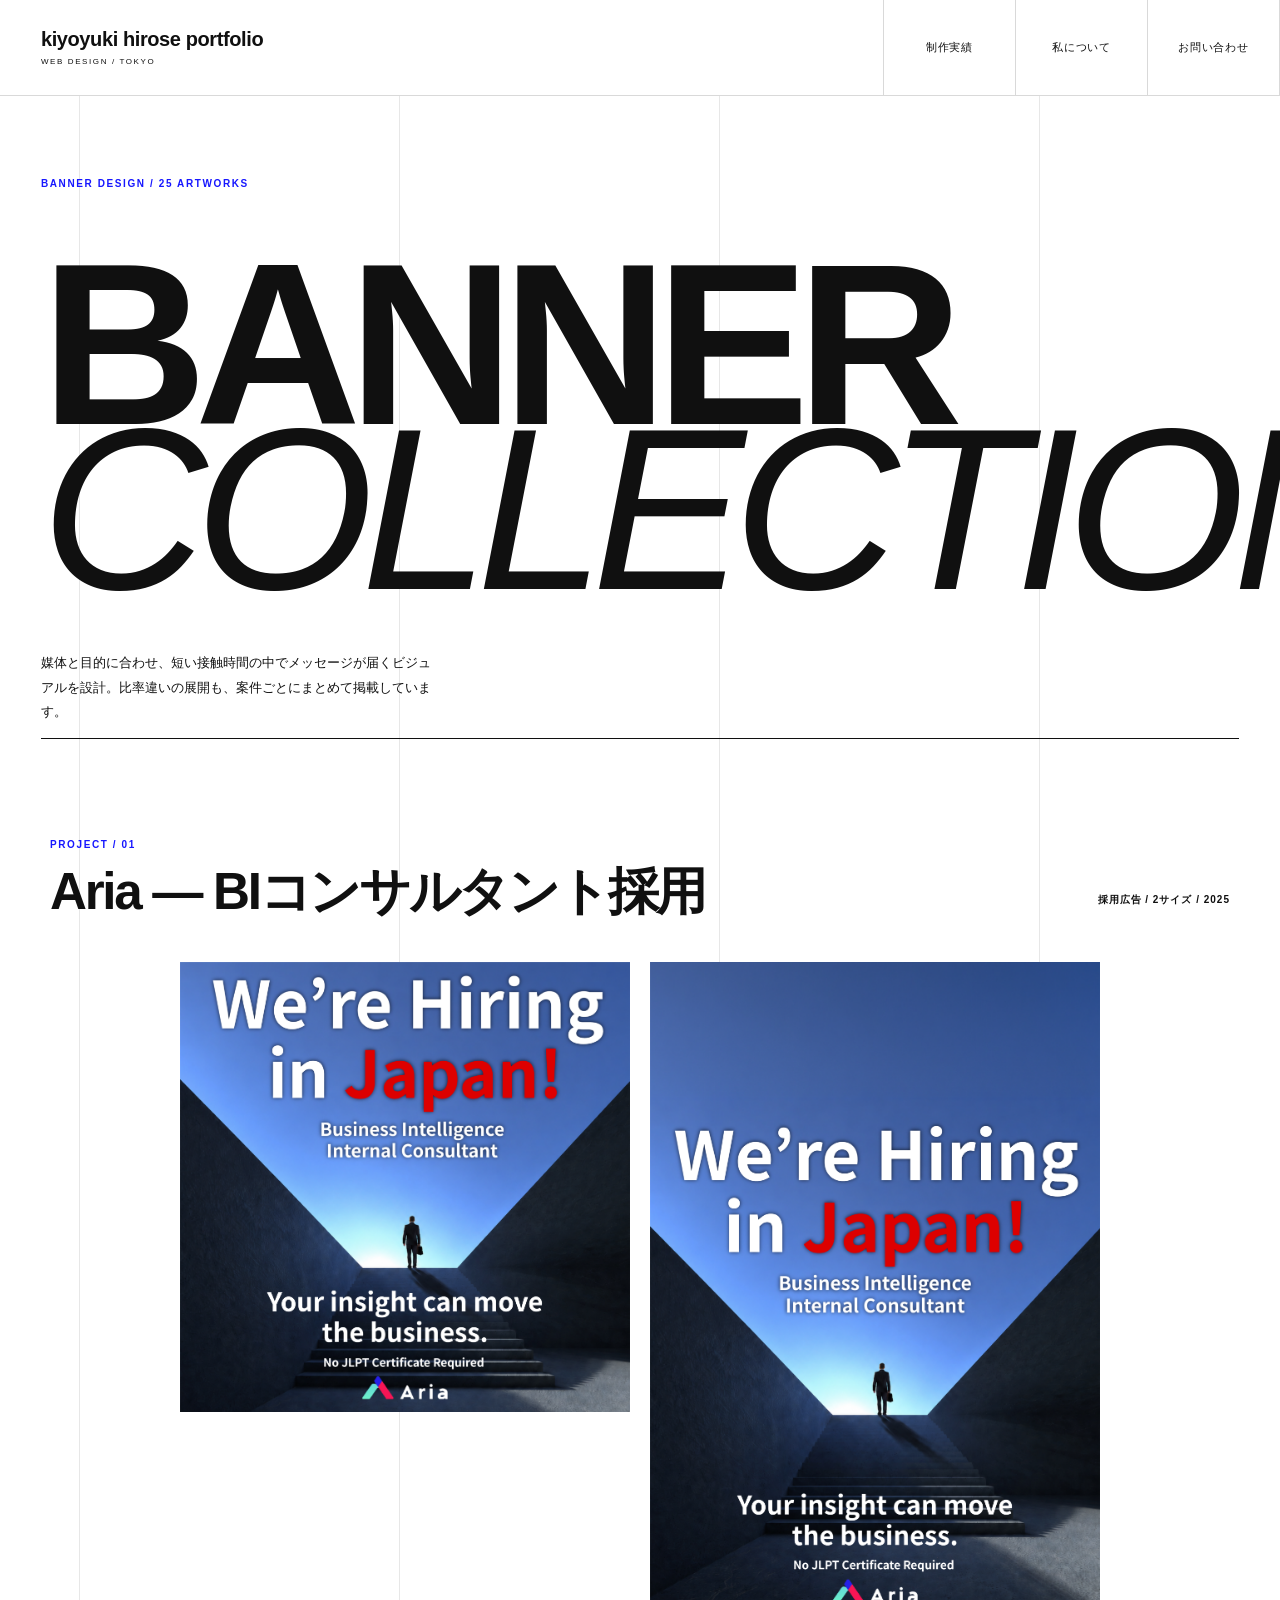
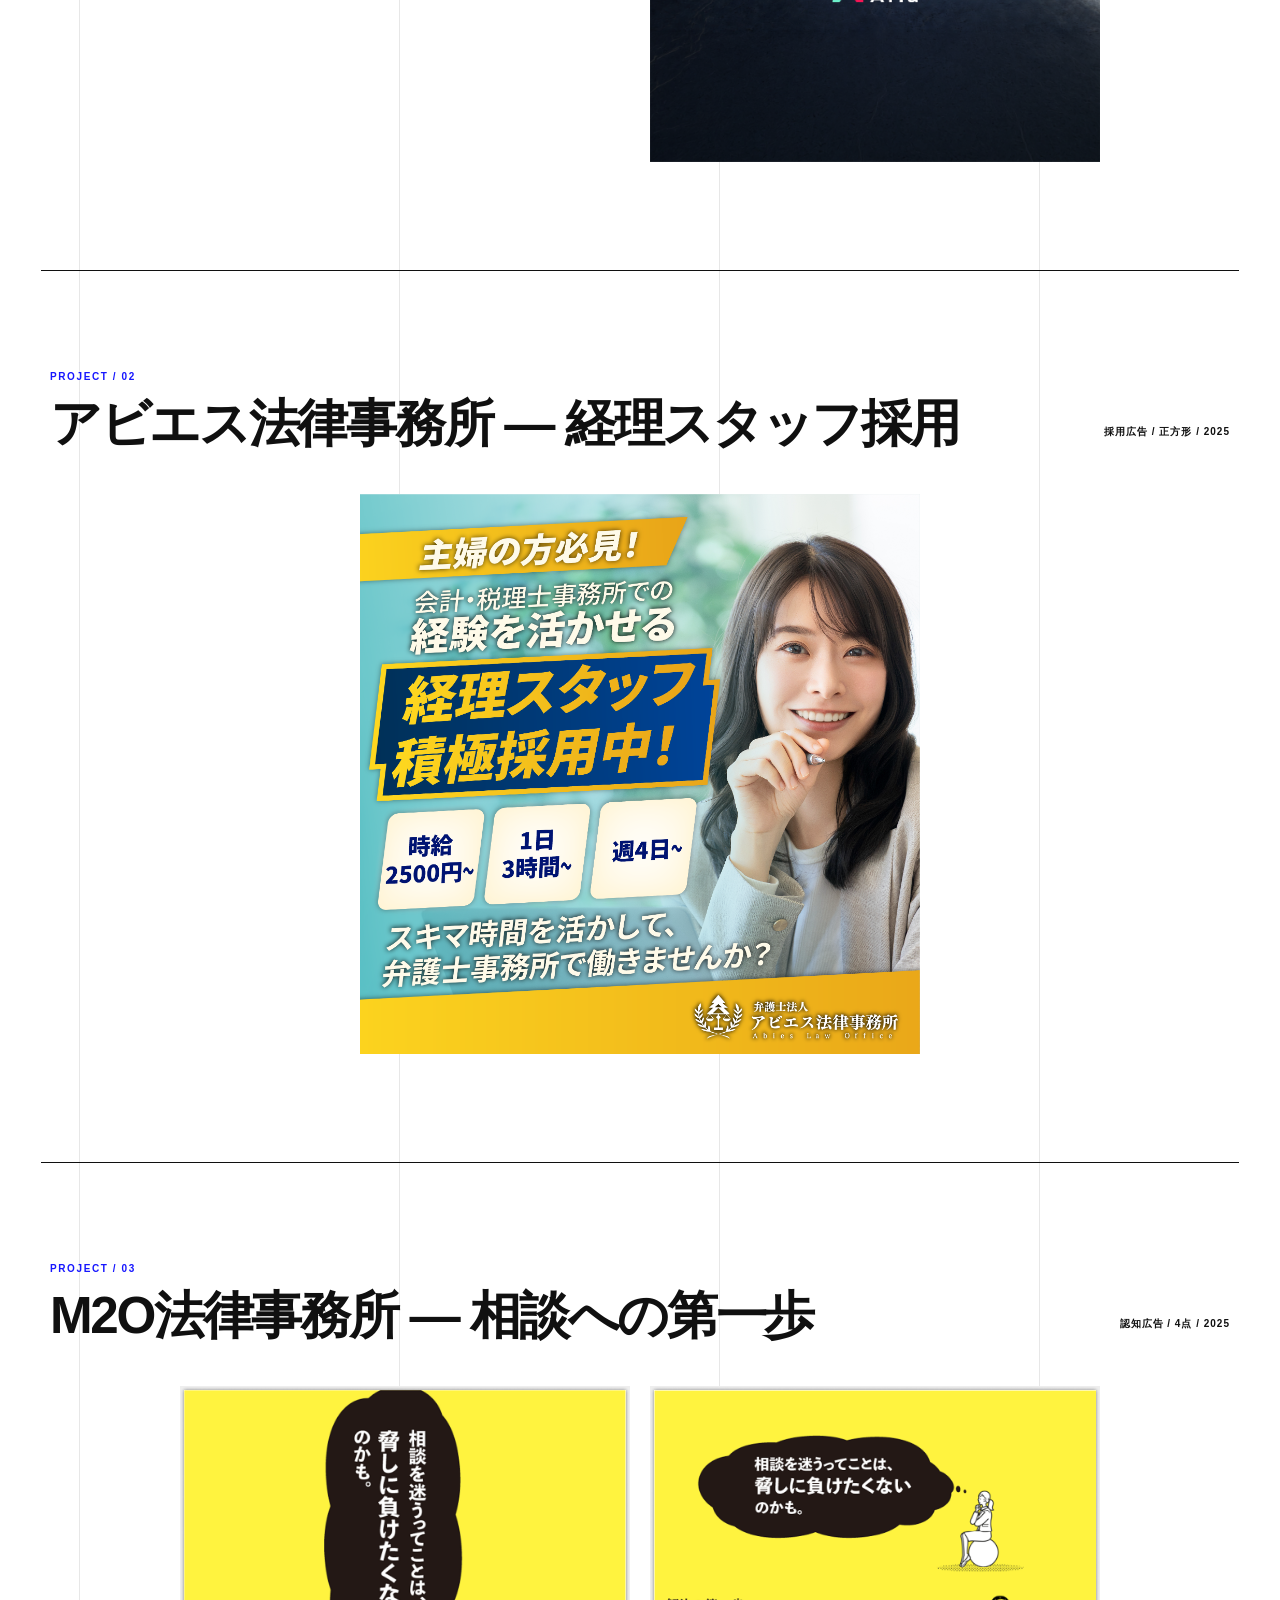
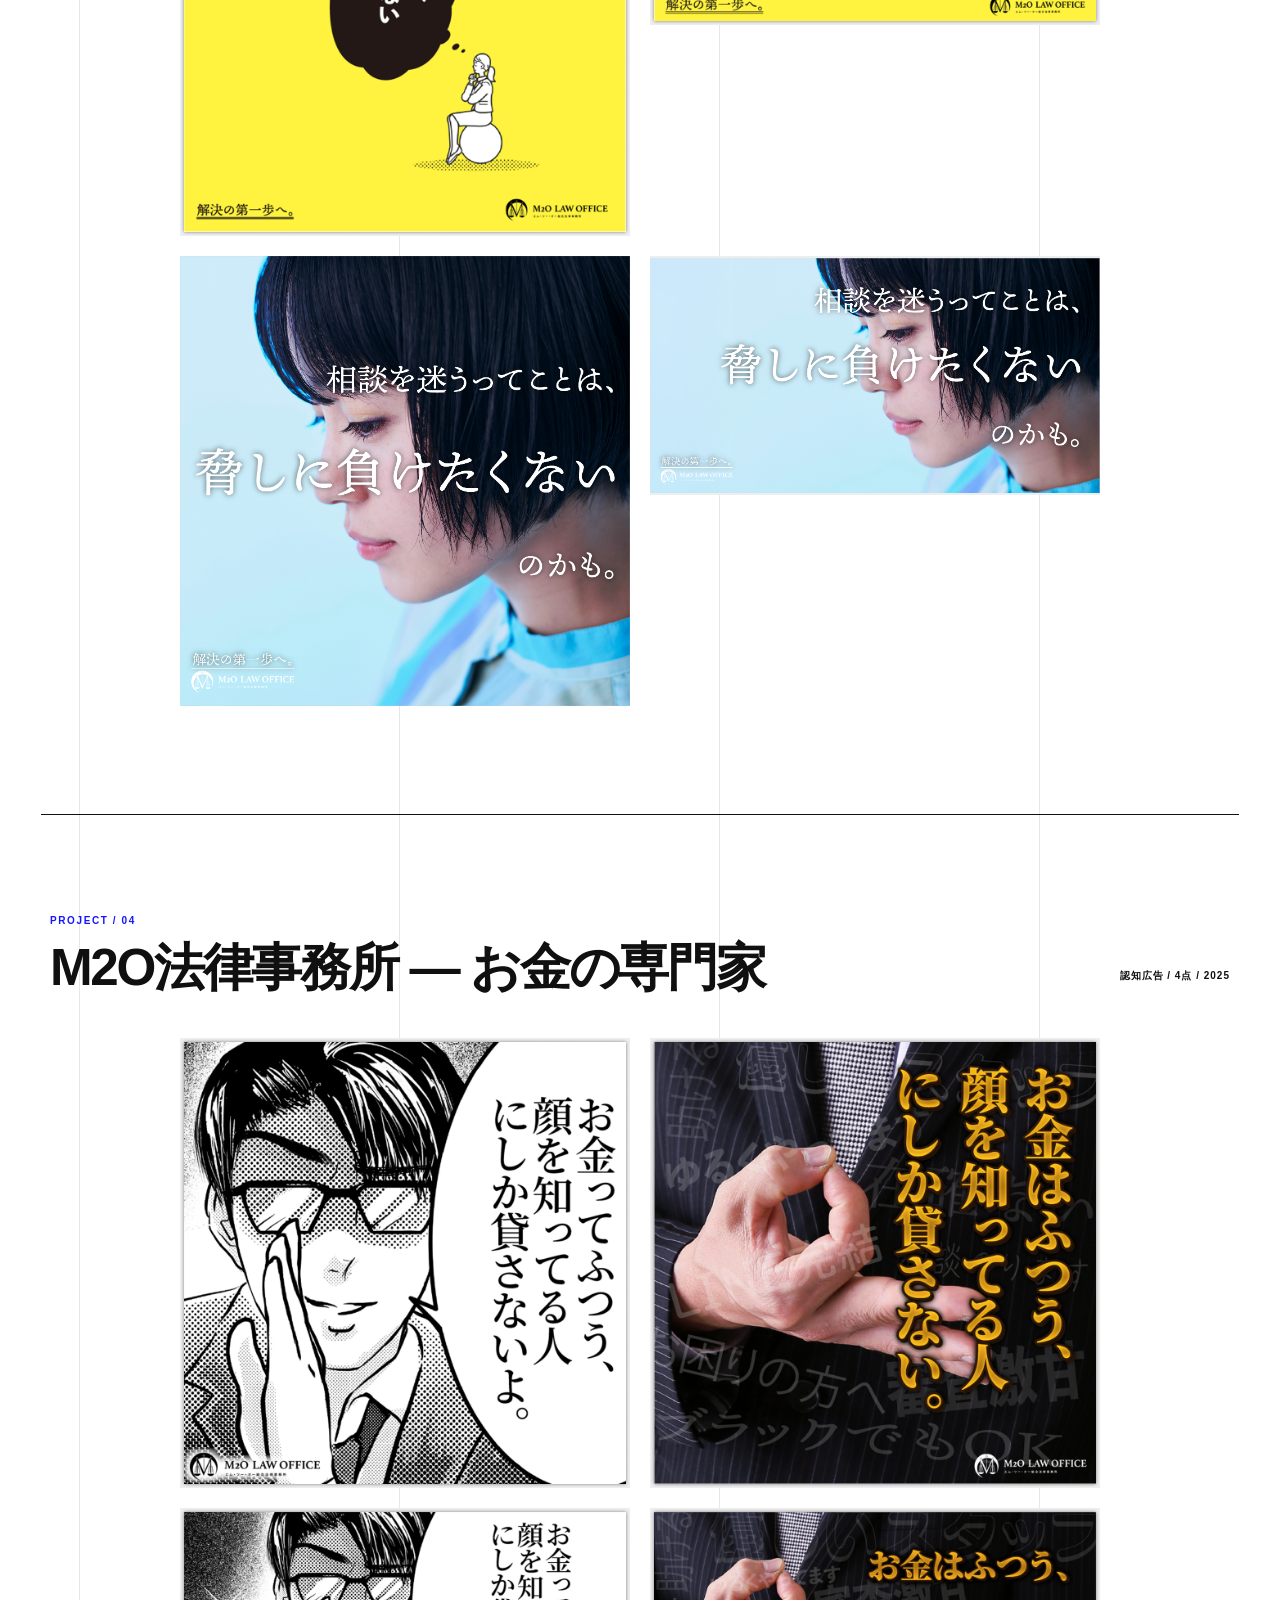
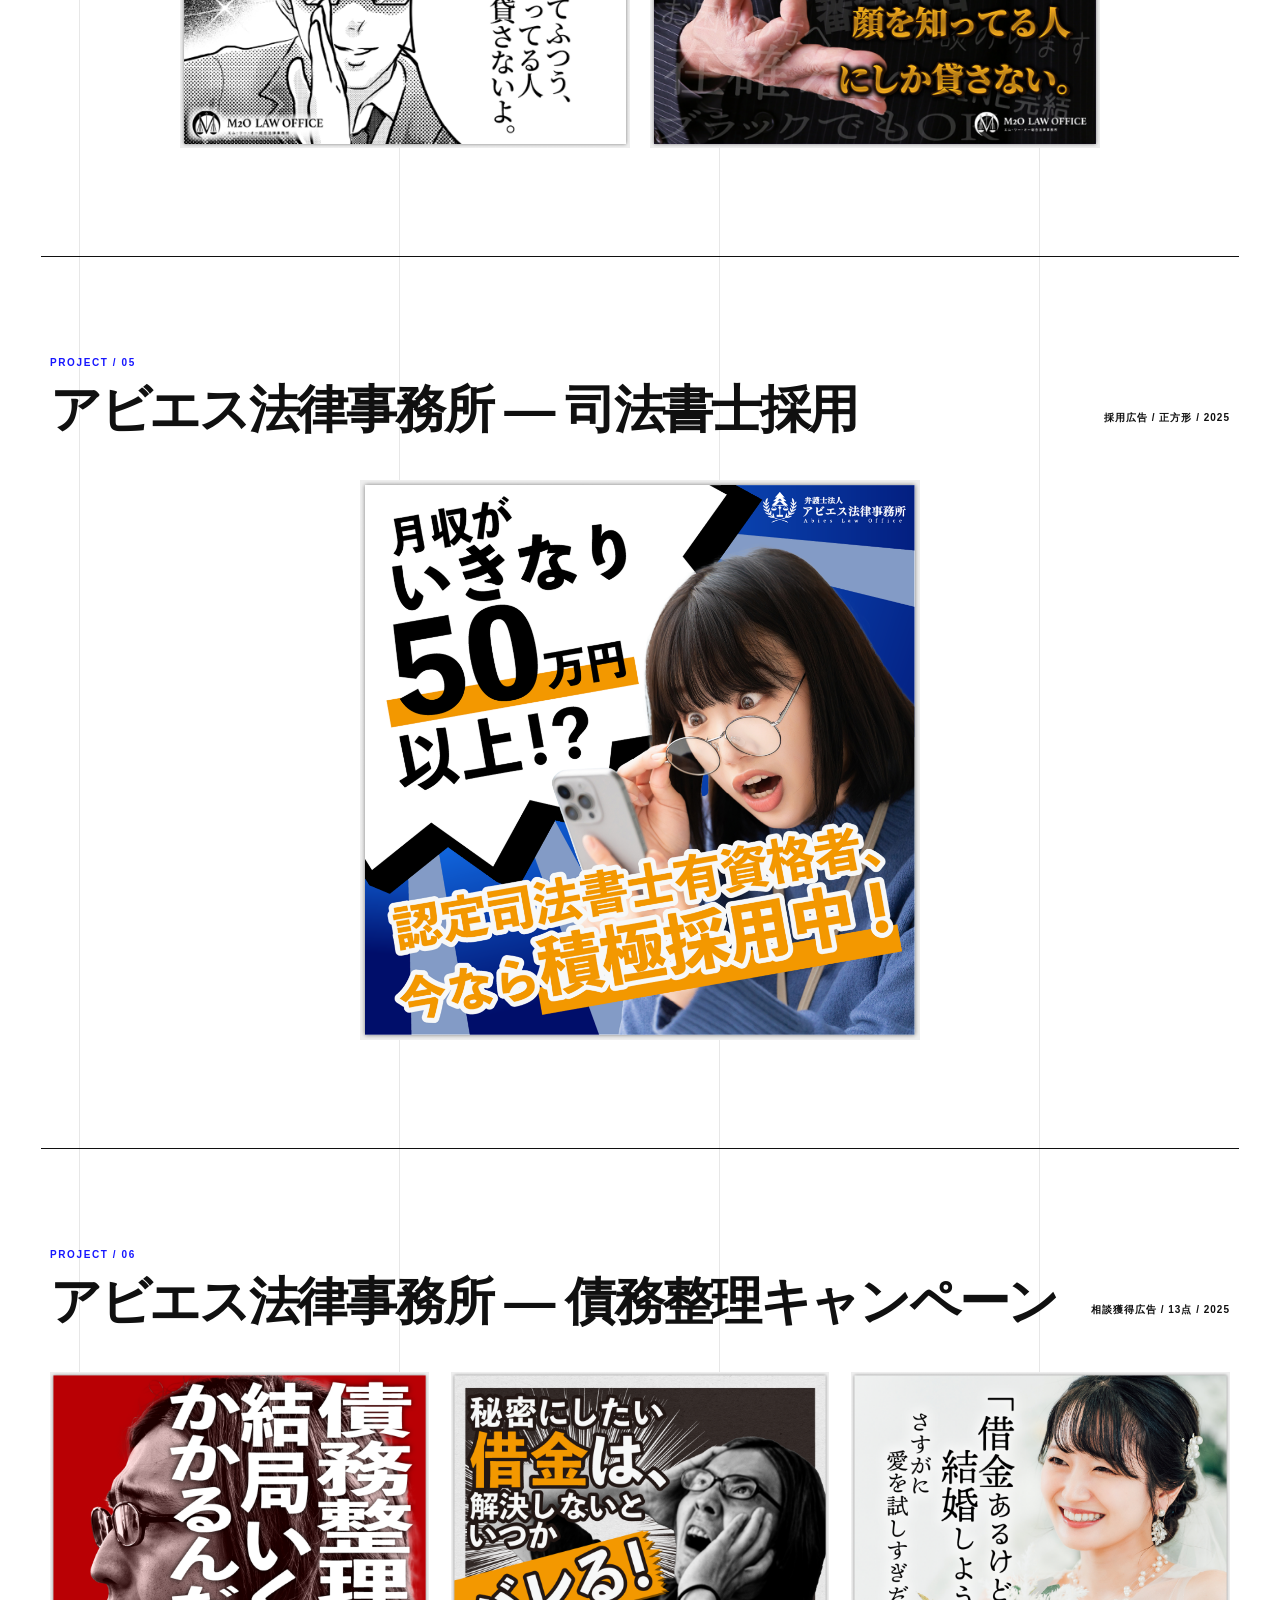
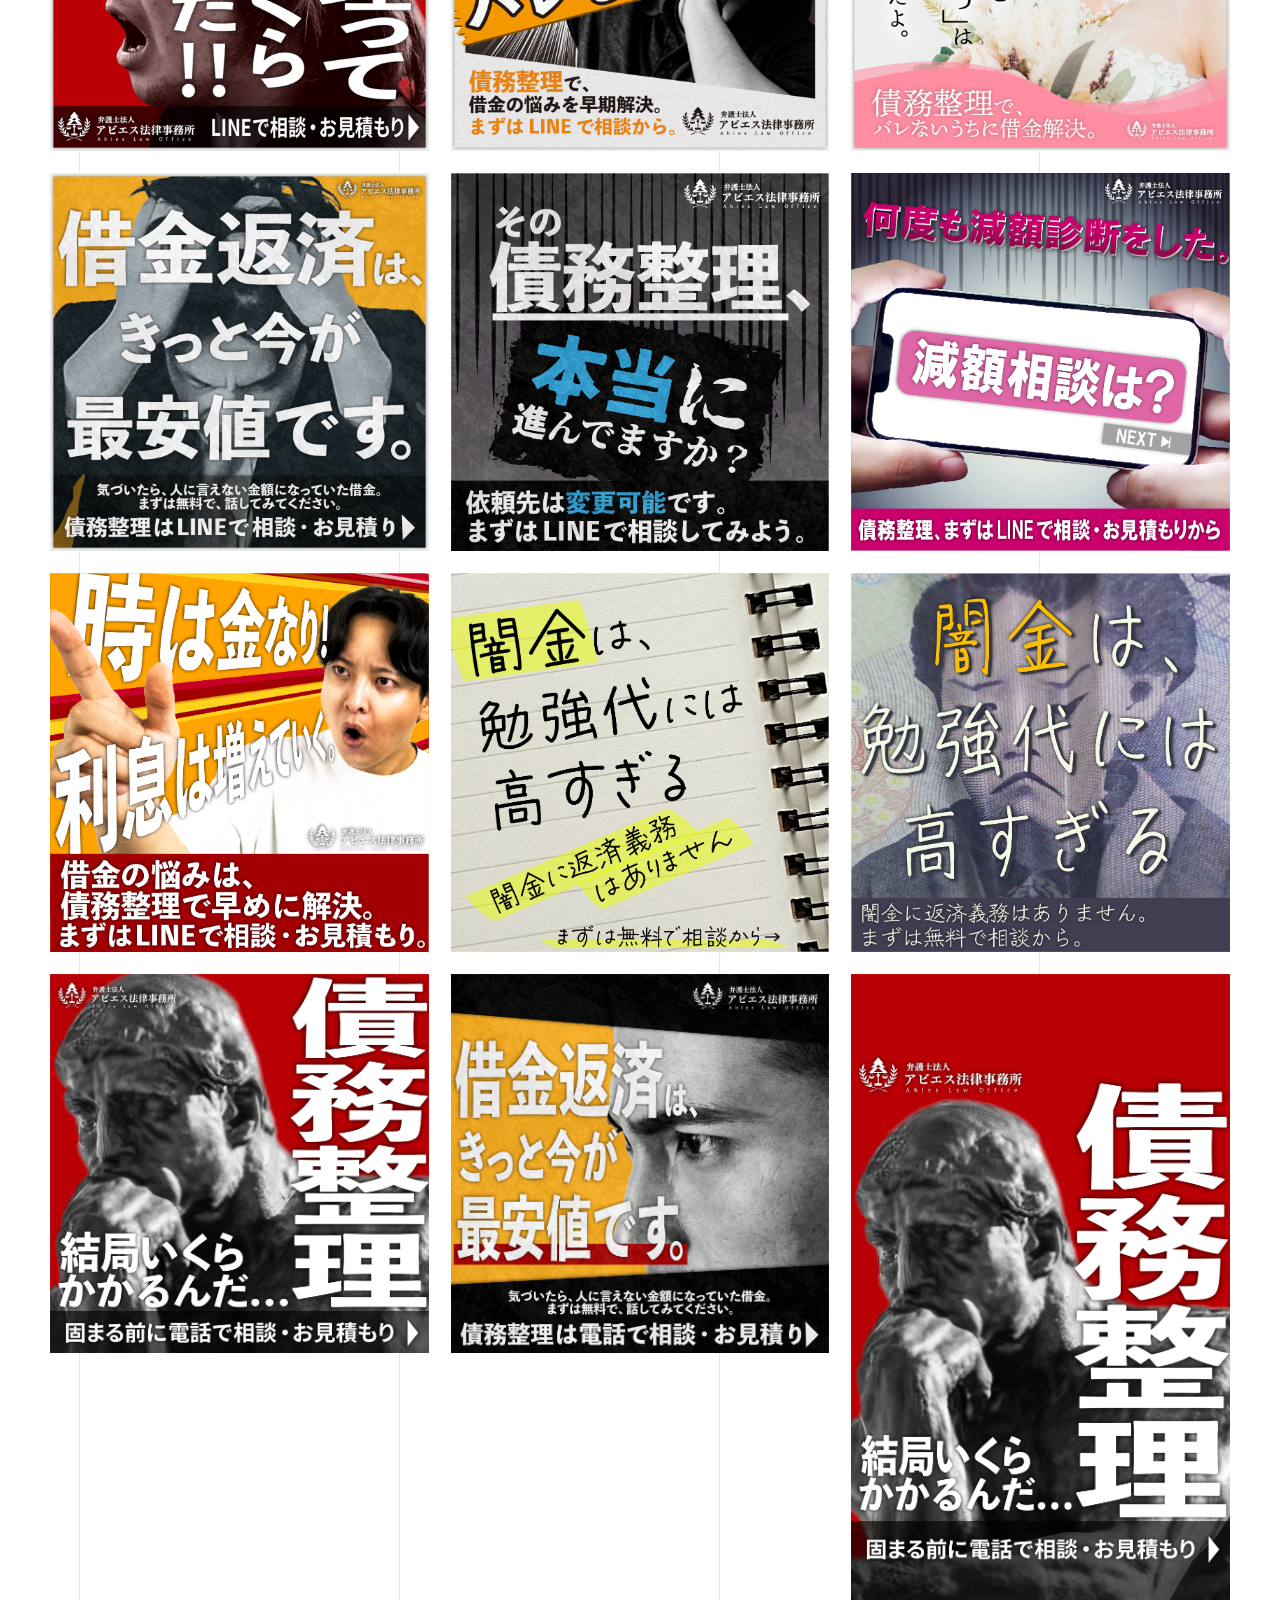
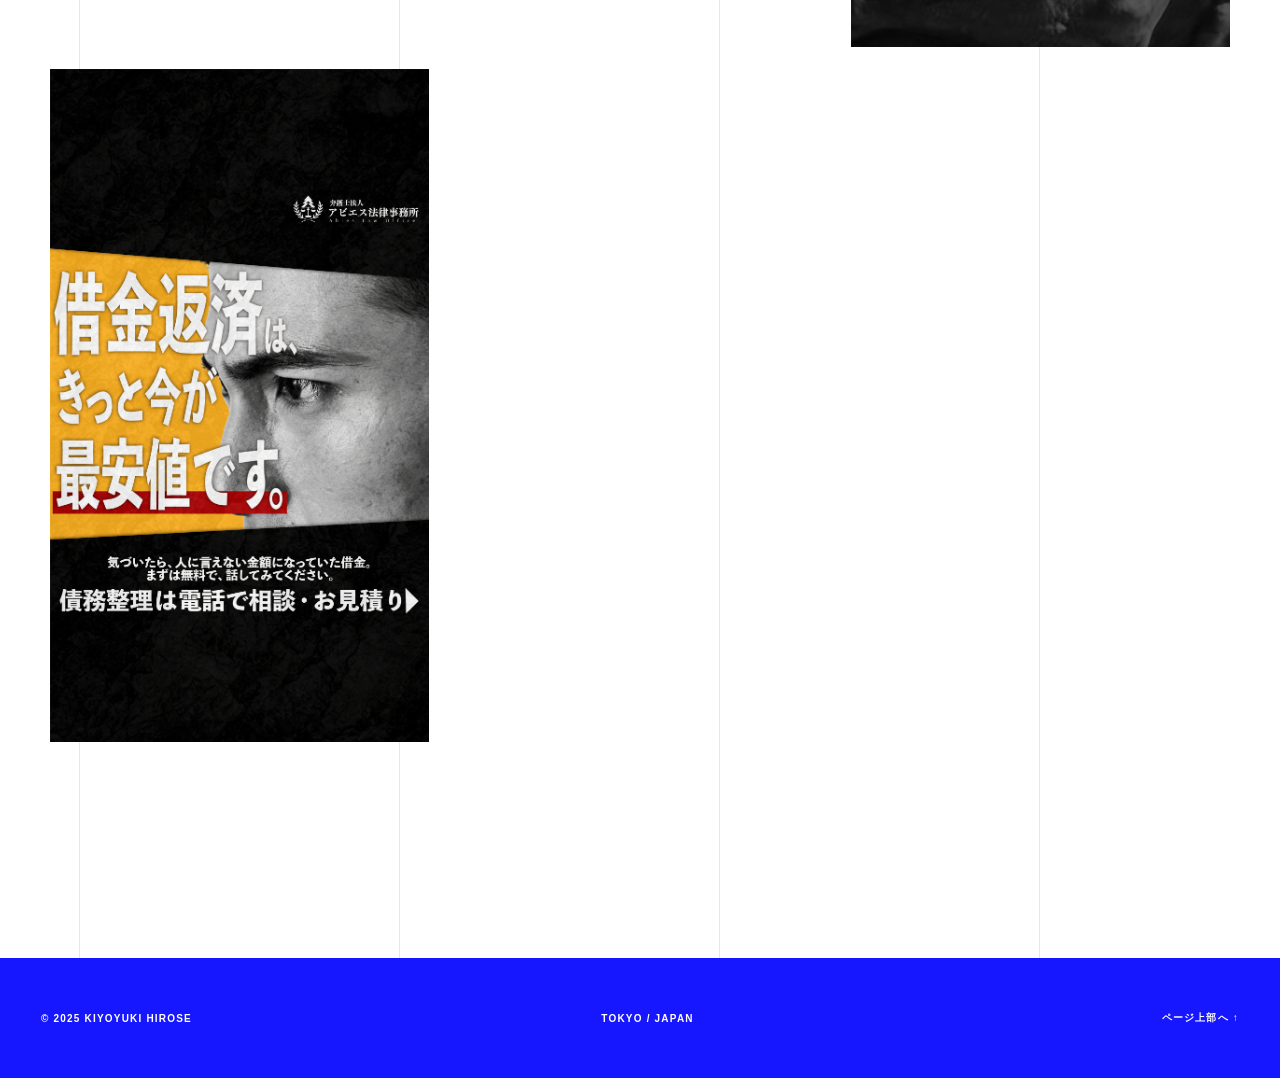
==== commit aafbc64b: "Revert "Polish portfolio presentation and project previews" This reverts commit 043d662cb33a557c2185" ====
--- a/banner.html
+++ b/banner.html
@@ -3,9 +3,9 @@
 <head>
   <meta charset="UTF-8">
   <meta name="viewport" content="width=device-width,initial-scale=1">
-  <meta name="description" content="Kiyoyuki Hiroseの広告バナー制作実績。採用・法律相談などの案件を比率違いでまとめています。">
+  <meta name="description" content="Kiyoyuki Hirose — Banner design archive.">
   <title>Banner Works — Kiyoyuki Hirose</title>
-  <link rel="stylesheet" href="assets/style.css?v=20260828-1">
+  <link rel="stylesheet" href="assets/style.css?v=20260819-3">
 </head>
 <body id="top">
   <header class="site-header"><a class="wordmark" href="index.html">kiyoyuki hirose portfolio</a><button class="menu-btn" aria-expanded="false" aria-controls="nav">メニュー</button><nav id="nav"><a href="works.html">制作実績</a><a href="index.html#about">私について</a><a href="index.html#contact">お問い合わせ</a></nav></header>
@@ -62,8 +62,8 @@
     </div>
   </main>
 
-  <dialog class="banner-modal" aria-labelledby="banner-modal-title"><button class="modal-close" type="button" aria-label="閉じる">閉じる ×</button><div class="modal-visual"></div><div class="modal-copy"><p class="eyebrow">制作詳細 / CAMPAIGN DETAIL</p><h2 id="banner-modal-title"></h2><dl><div><dt>媒体</dt><dd data-field="media"></dd></div><div><dt>目的</dt><dd data-field="purpose"></dd></div><div><dt>ターゲット</dt><dd data-field="target"></dd></div><div><dt>デザイン意図</dt><dd data-field="intent"></dd></div></dl></div></dialog>
+  <dialog class="banner-modal"><button class="modal-close" aria-label="閉じる">閉じる ×</button><div class="modal-visual"></div><div class="modal-copy"><p class="eyebrow">制作詳細 / CAMPAIGN DETAIL</p><h2></h2><dl><div><dt>媒体</dt><dd data-field="media"></dd></div><div><dt>目的</dt><dd data-field="purpose"></dd></div><div><dt>ターゲット</dt><dd data-field="target"></dd></div><div><dt>デザイン意図</dt><dd data-field="intent"></dd></div></dl></div></dialog>
   <footer><p>© 2025 KIYOYUKI HIROSE</p><p>TOKYO / JAPAN</p><a href="#top">ページ上部へ ↑</a></footer>
-  <script src="assets/script.js?v=20260828-1"></script>
+  <script src="assets/script.js"></script>
 </body>
 </html>
--- a/assets/style.css
+++ b/assets/style.css
@@ -1,487 +1,137 @@
-@import url('https://fonts.googleapis.com/css2?family=DM+Sans:wght@400;500;600&family=Italiana&display=swap');
+@import url('https://fonts.googleapis.com/css2?family=DM+Sans:wght@300;400;500&family=Italiana&display=swap');
+:root{--paper:#f4f2ed;--ink:#121212;--line:#c8c5bd;--serif:'Italiana',serif;--sans:'DM Sans','Helvetica Neue',sans-serif}*{box-sizing:border-box}html{scroll-behavior:smooth}body{margin:0;background:var(--paper);color:var(--ink);font-family:var(--sans);font-weight:300}a{color:inherit;text-decoration:none}button{color:inherit;font:inherit}.site-header{height:88px;display:flex;align-items:center;justify-content:space-between;padding:0 3.2vw;border-bottom:1px solid var(--line);position:relative;z-index:20}.wordmark{font-size:13px;letter-spacing:.12em;font-weight:500}.site-header nav{display:flex;gap:36px;font-size:13px}.site-header nav a{position:relative}.site-header nav a:after{content:'';position:absolute;left:0;right:100%;bottom:-5px;border-bottom:1px solid;transition:.3s}.site-header nav a:hover:after,.site-header nav a[aria-current]:after{right:0}.menu-btn{display:none;border:0;background:none}.eyebrow{font-size:11px;letter-spacing:.18em;text-transform:uppercase}.hero{min-height:calc(100vh - 88px);padding:8vh 3.2vw 4vh;display:flex;flex-direction:column;justify-content:space-between}.hero h1,.page-title h1,.project-head h1{font-family:var(--serif);font-weight:400;font-size:clamp(76px,11.2vw,180px);line-height:.78;letter-spacing:-.045em;margin:0}.hero h1 em,.project-head h1 em,.banner-title h1 em,.contact h2 em{font-weight:400}.hero-foot{display:flex;justify-content:space-between;align-items:end;font-size:14px;line-height:1.7}.hero-foot span{text-align:right;font-size:11px;letter-spacing:.08em}.section{padding:14vh 3.2vw}.section-head{display:flex;justify-content:space-between;align-items:end;margin-bottom:44px}.section-head h2{font:400 clamp(34px,4vw,60px)/1 var(--serif);margin:0}.text-link{font-size:12px;border-bottom:1px solid;padding-bottom:4px}.visual{position:relative;overflow:hidden;display:flex;align-items:center;justify-content:center;min-height:300px;transition:filter .4s}.featured-work:hover .visual,.work-pair a:hover .visual,.work-card:hover .visual{filter:brightness(.92)}.visual span{font-family:var(--serif);font-size:clamp(58px,9vw,150px);line-height:.8;letter-spacing:-.04em}.visual small{position:absolute;bottom:7%;left:6%;font-size:10px;letter-spacing:.22em}.visual-cosme{background:#d8cdc0;color:#27221d}.visual-hotel{background:#222321;color:#e9e5db}.visual-fashion{background:#b7bdad;color:#141714;justify-content:flex-start;padding-left:9%}.visual-food{background:#8f3028;color:#f0dfc7}.visual-jewelry{background:#d2c7a4;color:#29241e}.visual-logo{background:#ece9e1;color:#1b1b1b;border:1px solid var(--line)}.featured-work .visual{aspect-ratio:16/8}.work-meta{display:flex;justify-content:space-between;align-items:baseline;padding:15px 0 50px}.work-meta h2,.work-meta h3{font:400 20px var(--serif);margin:0}.work-meta p{font-size:11px;letter-spacing:.08em}.work-pair{display:grid;grid-template-columns:1.1fr .9fr;gap:2vw}.work-pair .visual{aspect-ratio:4/3}.about{border-top:1px solid var(--line);display:grid;grid-template-columns:1fr 2fr;gap:4vw}.about h2{font:400 clamp(52px,7vw,110px)/.9 var(--serif);margin:0 0 50px}.about>div>p{max-width:600px;font-size:15px;line-height:2}.about dl{display:grid;grid-template-columns:1fr 1fr;margin-top:70px;border-top:1px solid var(--line)}.about dl div{padding-top:18px}.about dt{font-size:11px;text-transform:uppercase;letter-spacing:.15em}.about dd{margin:16px 0;font-size:13px;line-height:1.7}.contact{background:#121212;color:#eeeae1;padding:12vh 3.2vw}.contact h2{font:400 clamp(52px,9vw,140px)/.85 var(--serif);margin:70px 0}.contact>a{font-size:clamp(18px,2vw,30px);border-bottom:1px solid}.contact-note{font-size:12px;margin-top:35px;color:#a9a69f}footer{display:grid;grid-template-columns:1fr 1fr auto;padding:35px 3.2vw;font-size:10px;letter-spacing:.12em;border-top:1px solid var(--line)}.page-title{padding:14vh 3.2vw 8vh}.page-title h1{margin:5vh 0 8vh}.filters{display:flex;gap:30px;border-bottom:1px solid var(--line)}.filters button,.device-switch button{border:0;background:none;padding:15px 0;cursor:pointer;opacity:.45}.filters button.active,.device-switch button.active{opacity:1;border-bottom:1px solid}.filters sup{font-size:8px}.work-grid{padding:0 3.2vw 12vh;display:grid;grid-template-columns:1fr 1fr;gap:2vw}.work-card.wide{grid-column:1/-1}.work-card .visual{aspect-ratio:4/3}.work-card.wide .visual{aspect-ratio:2/1}.work-card.hidden{display:none}.project-head{padding:13vh 3.2vw 7vh}.project-head h1{font-size:clamp(65px,9vw,140px);line-height:.85;margin:5vh 0}.project-facts{display:grid;grid-template-columns:repeat(3,1fr);max-width:800px;margin-left:auto;border-top:1px solid var(--line);padding-top:16px}.project-facts span{font-size:9px;text-transform:uppercase;letter-spacing:.15em}.project-facts p{font-size:12px;line-height:1.6}.project-hero{height:78vh}.case-text{padding:14vh 3.2vw;display:grid;grid-template-columns:1.3fr 1fr;gap:10vw}.case-text h2{font:400 clamp(35px,4vw,60px)/1.15 var(--serif)}.case-text h3{font-size:11px;text-transform:uppercase;letter-spacing:.15em;margin:0 0 15px;border-top:1px solid var(--line);padding-top:15px}.case-text>div:last-child p{font-size:13px;line-height:1.9;margin:0 0 50px}.full-view{padding:10vh 3.2vw;background:#e8e5de}.device-switch{display:flex;gap:20px}.page-mock{width:100%;max-width:1200px;margin:auto;background:#f5f1e9;box-shadow:0 10px 50px #2222;transition:width .4s}.page-mock.sp{width:390px}.page-mock section{min-height:70vh;padding:8%;display:flex;flex-direction:column;justify-content:center;align-items:center;text-align:center;border-bottom:1px solid #bbb}.page-mock section:nth-child(1){background:#cfc2b3}.page-mock section:nth-child(2){background:#ede9df}.page-mock section:nth-child(3){background:#c3b4a0}.page-mock section:nth-child(4){background:#252521;color:white}.page-mock b{font:80px var(--serif)}.page-mock h3{font:400 clamp(35px,6vw,90px)/.9 var(--serif);margin:30px}.page-mock p,.page-mock small{font-size:10px;letter-spacing:.2em}.product-shape{width:120px;height:280px;border-radius:60px 60px 15px 15px;background:#eee5d8;border:1px solid #9f9384}.next-project{padding:10vh 3.2vw;display:flex;justify-content:space-between;align-items:center}.next-project span{font-size:10px;letter-spacing:.15em}.next-project a{font:400 clamp(40px,7vw,100px) var(--serif)}.next-project i{font:300 20px var(--sans)}.banner-title{display:grid;grid-template-columns:2fr 1fr;align-items:end}.banner-title .eyebrow{grid-column:1/-1}.banner-title h1{font-size:clamp(70px,10vw,150px);line-height:.8}.banner-title>p:last-child{font-size:13px;line-height:1.9;max-width:400px}.banner-grid{padding:0 3.2vw 12vh;display:grid;grid-template-columns:repeat(12,1fr);gap:2vw;align-items:start}.banner-item{border:0;padding:0;cursor:zoom-in;min-height:380px;position:relative;display:flex;align-items:center;justify-content:center;overflow:hidden}.banner-item span{font:400 clamp(45px,7vw,100px)/.8 var(--serif);text-align:left}.banner-item small{position:absolute;bottom:8%;left:8%;letter-spacing:.2em}.banner-item.tall{grid-column:span 7;aspect-ratio:4/5}.banner-item.square{grid-column:span 5;aspect-ratio:1}.banner-item.wide{grid-column:3/span 8;aspect-ratio:16/9}.banner-modal{width:min(1100px,92vw);max-height:90vh;padding:0;border:0;background:var(--paper);color:var(--ink)}.banner-modal::backdrop{background:#111c}.modal-close{position:fixed;right:4vw;top:3vh;background:none;color:white;border:0;z-index:3;cursor:pointer}.modal-visual{height:50vh;display:flex;align-items:center;justify-content:center}.modal-visual span{font:80px/.8 var(--serif)}.modal-copy{padding:45px}.modal-copy h2{font:400 clamp(30px,4vw,55px) var(--serif)}.modal-copy dl{display:grid;grid-template-columns:1fr 1fr;gap:25px}.modal-copy dl div{border-top:1px solid var(--line);padding-top:12px}.modal-copy dt{font-size:10px;letter-spacing:.15em}.modal-copy dd{font-size:13px;line-height:1.7;margin:10px 0}
+@media(max-width:700px){.site-header{height:66px;padding:0 20px}.menu-btn{display:block}.site-header nav{display:none;position:absolute;top:66px;left:0;right:0;background:var(--paper);padding:30px 20px;border-bottom:1px solid;flex-direction:column}.site-header nav.open{display:flex}.hero{min-height:calc(100svh - 66px);padding:7vh 20px 25px}.hero h1{font-size:18.3vw;line-height:.82}.hero-foot{align-items:start}.hero-foot span{display:none}.section{padding:90px 20px}.section-head{align-items:start}.section-head h2{font-size:38px}.featured-work .visual,.work-pair .visual{aspect-ratio:4/5}.work-pair{grid-template-columns:1fr}.visual span{font-size:20vw}.work-meta{display:block;padding-bottom:35px}.work-meta h2,.work-meta h3{font-size:19px}.about{grid-template-columns:1fr;gap:40px}.about h2{font-size:15vw}.about dl{grid-template-columns:1fr}.contact{padding:90px 20px}.contact h2{font-size:15vw;margin:50px 0 70px}footer{padding:30px 20px;grid-template-columns:1fr auto}footer p:nth-child(2){display:none}.page-title{padding:90px 20px 50px}.page-title h1{font-size:24vw}.filters{gap:18px;overflow:auto}.filters button{white-space:nowrap}.work-grid{padding:0 20px 80px;grid-template-columns:1fr;gap:10px}.work-card.wide{grid-column:auto}.work-card .visual,.work-card.wide .visual{aspect-ratio:4/5}.project-head{padding:90px 20px 50px}.project-head h1{font-size:17vw}.project-facts{grid-template-columns:1fr 1fr;gap:20px}.project-facts div:last-child{display:none}.project-hero{height:70vh}.case-text{padding:90px 20px;grid-template-columns:1fr;gap:60px}.case-text h2{font-size:38px}.full-view{padding:80px 20px;overflow:hidden}.full-view .section-head{display:block}.device-switch{margin-top:20px}.page-mock.pc{width:750px;transform-origin:top left}.page-mock.sp{width:100%}.page-mock section{min-height:75vh}.page-mock h3{font-size:38px}.next-project{padding:70px 20px;display:block}.next-project a{display:block;margin-top:25px}.banner-title{display:block}.banner-title h1{font-size:20vw;margin-bottom:60px}.banner-grid{padding:0 20px 80px;display:block}.banner-item{width:100%;margin-bottom:20px;min-height:0}.banner-item.tall{aspect-ratio:4/5}.banner-item.square{aspect-ratio:1}.banner-item.wide{aspect-ratio:4/3}.banner-item span{font-size:18vw}.modal-visual{height:40vh}.modal-copy{padding:28px 20px}.modal-copy dl{grid-template-columns:1fr}}
+@media(prefers-reduced-motion:reduce){html{scroll-behavior:auto}*{transition:none!important}}
 
-:root {
-  --paper: #f3f0e9;
-  --paper-deep: #e8e3d9;
-  --ink: #11110f;
-  --muted: #6f6c65;
-  --line: #c9c3b8;
-  --signal: #df4e32;
-  --black: #070707;
-  --white: #fffef9;
-  --max: 1600px;
-  --text: 720px;
-  --gutter: clamp(20px, 4vw, 72px);
-  --section: clamp(88px, 11vw, 180px);
-  --sans: 'DM Sans', 'Helvetica Neue', Arial, sans-serif;
-  --serif: 'Italiana', 'Yu Mincho', 'Hiragino Mincho ProN', serif;
-  --jp: 'Yu Gothic', 'Hiragino Kaku Gothic ProN', 'Noto Sans JP', sans-serif;
+/* Full-size LP artwork */
+.lp-image-stage{width:100%;margin:auto;display:flex;justify-content:center;align-items:flex-start;transition:max-width .4s ease}.lp-image-stage.pc{max-width:1440px}.lp-image-stage.sp{max-width:390px}.lp-image{display:block;width:100%;height:auto;box-shadow:0 14px 55px #2222}.lp-image-sp{display:none}.lp-image-stage.sp .lp-image-pc{display:none}.lp-image-stage.sp .lp-image-sp{display:block}
+@media(max-width:700px){.full-view{overflow:visible}.lp-image-stage.pc,.lp-image-stage.sp{width:100%;max-width:100%}}
+
+/* Supplied banner artwork */
+.banner-artwork{background:#0b0b0b}.banner-item>img{display:block;width:100%;height:100%;object-fit:cover}.modal-visual:has(img){height:auto;max-height:72vh;background:#0b0b0b}.modal-visual>img{display:block;width:auto;max-width:100%;height:auto;max-height:72vh;object-fit:contain}
+.visual-image{background:#111}.visual-image>img{display:block;width:100%;height:100%;object-fit:contain}
+.visual-lp{background:#fff}.visual-lp>img{display:block;width:100%;height:100%;object-fit:cover;object-position:center top}
+
+/* Conversion-focused home */
+.nav-contact{border-bottom:1px solid;padding-bottom:5px}.hero-conversion{min-height:calc(100svh - 88px)}.hero-status{display:flex;justify-content:space-between;align-items:center}.hero-status>p:last-child,.availability{font-size:11px;letter-spacing:.08em}.hero-status i,.availability i{display:inline-block;width:7px;height:7px;border-radius:50%;background:#57815d;margin-right:9px}.hero-offer{gap:40px}.hero-lead{font:400 24px/1.35 var(--serif);margin:0 0 12px}.hero-offer>div:first-child>p:last-child{max-width:480px;margin:0}.hero-actions{display:flex;gap:10px}.button-primary,.button-secondary{min-width:190px;padding:18px 20px;border:1px solid var(--ink);display:flex;justify-content:space-between;align-items:center;font-size:11px;letter-spacing:.04em;transition:.25s}.button-primary{background:var(--ink);color:var(--paper)}.button-primary:hover{background:transparent;color:var(--ink)}.button-secondary:hover{background:var(--ink);color:var(--paper)}.trust-strip{min-height:58px;padding:0 3.2vw;border-top:1px solid var(--line);border-bottom:1px solid var(--line);display:grid;grid-template-columns:repeat(4,1fr);align-items:center;font-size:10px;letter-spacing:.1em;text-transform:uppercase}.trust-strip p:not(:last-child){border-right:1px solid var(--line)}.trust-strip p:not(:first-child){padding-left:2vw}.works-preview .section-head>div h2{margin-top:18px}.premium-work .visual{aspect-ratio:16/8.5}.project-index{font-size:11px}.results-section{padding:13vh 3.2vw;border-top:1px solid var(--line)}.results-intro{display:grid;grid-template-columns:1.4fr .6fr;gap:8vw;align-items:end;margin:55px 0 90px}.results-intro h2{font:400 clamp(48px,7vw,105px)/.9 var(--serif);margin:0}.results-intro h2 em{font-weight:400}.results-intro>p{font-size:14px;line-height:1.9;margin:0}.value-grid{display:grid;grid-template-columns:repeat(3,1fr);border-top:1px solid var(--line)}.value-grid article{padding:22px 3vw 0 0}.value-grid article:not(:last-child){border-right:1px solid var(--line)}.value-grid article:not(:first-child){padding-left:3vw}.value-grid span{font-size:10px;letter-spacing:.12em}.value-grid h3{font:400 31px var(--serif);margin:50px 0 18px}.value-grid p{font-size:13px;line-height:1.8;max-width:270px}.about-trust .about-lead{font:400 24px/1.5 var(--serif);margin-bottom:20px}.trust-details{margin-top:70px}.trust-details dl{grid-template-columns:repeat(3,1fr)}.trust-details blockquote{font:400 clamp(24px,3vw,42px)/1.35 var(--serif);margin:80px 0 0;padding:45px 0 0;border-top:1px solid var(--line);max-width:900px}.trust-details cite{display:block;font:300 10px var(--sans);letter-spacing:.12em;margin-top:28px;text-transform:uppercase}.contact-conversion{padding-top:10vh}.contact-top{display:flex;justify-content:space-between}.contact-conversion h2{margin-bottom:10vh}.contact-grid{display:grid;grid-template-columns:1.2fr .8fr;gap:12vw;border-top:1px solid #444;padding-top:35px}.contact-grid>div:first-child>p{font-size:14px;line-height:1.9;max-width:520px;color:#bdb9b1}.contact-mail{display:flex;justify-content:space-between;font-size:clamp(18px,2.2vw,32px)!important;margin-top:50px;padding-bottom:12px}.contact-facts p{display:flex;justify-content:space-between;gap:30px;font-size:12px;border-bottom:1px solid #444;padding:0 0 17px;margin:0 0 17px}.contact-facts span{color:#888;font-size:10px;letter-spacing:.12em;text-transform:uppercase}
+@media(max-width:700px){.hero-conversion{min-height:calc(100svh - 66px)}.hero-status>p:last-child{display:none}.hero-offer{display:block}.hero-lead{font-size:21px}.hero-actions{margin-top:30px;display:block}.button-primary,.button-secondary{width:100%;margin-top:8px}.trust-strip{padding:18px 20px;grid-template-columns:1fr 1fr;gap:16px 8px}.trust-strip p{margin:0!important;padding:0!important;border:0!important;font-size:8px}.premium-work .visual{aspect-ratio:4/5}.results-section{padding:90px 20px}.results-intro{grid-template-columns:1fr;gap:35px;margin:45px 0 70px}.results-intro h2{font-size:14vw}.value-grid{grid-template-columns:1fr}.value-grid article,.value-grid article:not(:first-child){border-right:0;border-bottom:1px solid var(--line);padding:25px 0}.value-grid h3{margin:35px 0 14px}.trust-details dl{grid-template-columns:1fr}.trust-details blockquote{font-size:28px;margin-top:55px}.contact-grid{grid-template-columns:1fr;gap:65px}.contact-mail{font-size:18px!important}.contact-facts p{display:block}.contact-facts span{display:block;margin-bottom:8px}}
+
+/* Banner projects grouped by campaign */
+.banner-projects{padding:0 3.2vw 12vh}.banner-project{padding:8vh 0 12vh;border-top:1px solid var(--line)}.banner-project-head{display:flex;justify-content:space-between;align-items:end;margin-bottom:45px}.banner-project-head h2{font:400 clamp(30px,4vw,58px)/1 var(--serif);margin:16px 0 0}.banner-project-head>p{font-size:10px;letter-spacing:.1em;text-transform:uppercase}.variant-grid{display:grid;gap:2vw;align-items:start}.variants-2{grid-template-columns:1fr 1fr}.variants-4{grid-template-columns:1fr 1fr}.variants-feature{grid-template-columns:minmax(280px,62%);justify-content:center}.banner-projects .banner-item{width:100%;min-height:0;padding:0;border:0;background:#dedbd4;cursor:zoom-in;overflow:hidden;display:block}.banner-projects .banner-item img{display:block;width:100%;height:100%;object-fit:contain;transition:transform .5s ease,filter .5s ease}.banner-projects .banner-item:hover img{transform:scale(1.012);filter:brightness(.94)}.variant-square{aspect-ratio:1}.variant-portrait{aspect-ratio:2161/3841}.variant-wide{aspect-ratio:2200/1170}.modal-visual{background:#171717}.modal-visual>img{background:#171717}
+.banner-projects .banner-item.crop-frame img{transform:scale(1.022)}.banner-projects .banner-item.crop-frame:hover img{transform:scale(1.034)}.banner-projects .banner-item.variant-wide.crop-frame img{transform:scale(1.05)}.banner-projects .banner-item.variant-wide.crop-frame:hover img{transform:scale(1.064)}.modal-visual.crop-frame{overflow:hidden}.modal-visual.crop-frame>img{transform:scale(1.022)}.modal-visual.crop-frame.crop-frame-wide>img{transform:scale(1.05)}
+@media(max-width:700px){.banner-projects{padding:0 20px 80px}.banner-project{padding:60px 0 80px}.banner-project-head{display:block;margin-bottom:28px}.banner-project-head>p{margin-top:15px}.variant-grid,.variants-2,.variants-4,.variants-feature{grid-template-columns:1fr;gap:14px}.variant-portrait{width:78%!important;margin:auto}.banner-modal{width:94vw}.modal-visual>img{max-height:60vh}.modal-copy dl{grid-template-columns:1fr}}
+@media(min-width:701px){.banner-projects{max-width:1320px;margin:0 auto}.banner-project-head{max-width:1180px;margin-left:auto;margin-right:auto}.banner-projects .variants-2{max-width:920px;margin-left:auto;margin-right:auto}.banner-projects .variants-4{max-width:1180px;margin-left:auto;margin-right:auto;grid-template-columns:repeat(3,1fr);gap:22px}.banner-projects .variants-feature{max-width:560px;margin-left:auto;margin-right:auto;grid-template-columns:1fr}}
+
+/* Aria recruitment LP */
+.visual-aria{background:#4021ce;align-items:flex-start}.visual-aria>img{display:block;width:100%;height:100%;object-fit:cover;object-position:center top}.visual-aria-thumb>img{object-position:center top}.aria-full-view .section-head{align-items:flex-end}.aria-view-tabs{display:flex;gap:22px;flex-wrap:wrap}.aria-view-tabs button{border:0;background:none;padding:12px 0;cursor:pointer;opacity:.45;font-size:12px}.aria-view-tabs button.active{opacity:1;border-bottom:1px solid}.aria-view-stage{width:390px;max-width:100%;margin:0 auto}.aria-view-stage img{display:block;width:100%;height:auto;box-shadow:0 14px 55px #2222}.aria-view-stage img[hidden]{display:none}
+@media(max-width:700px){.aria-full-view .section-head{display:block}.aria-view-tabs{margin-top:26px;gap:0;flex-wrap:nowrap;overflow-x:auto;border-bottom:1px solid var(--line)}.aria-view-tabs button{flex:0 0 auto;margin-right:20px;white-space:nowrap}.aria-view-stage{width:100%}}
+
+.visual-abies{background:#4f9200;align-items:flex-start}.visual-abies>img,.visual-abies-thumb>img{display:block;width:100%;height:100%;object-fit:cover;object-position:center top}.abies-full-view .section-head{align-items:flex-end}.abies-device-tabs{display:flex;gap:22px}.abies-device-tabs button{border:0;background:none;padding:12px 0;cursor:pointer;opacity:.45;font-size:12px}.abies-device-tabs button.active{opacity:1;border-bottom:1px solid}.abies-page-select-wrap{display:none}.abies-page-tabs{display:grid;grid-template-columns:repeat(3,1fr);max-width:960px;margin:0 auto 50px;border-top:1px solid var(--line);border-left:1px solid var(--line)}.abies-page-tabs button{border:0;border-right:1px solid var(--line);border-bottom:1px solid var(--line);background:transparent;padding:16px 18px;cursor:pointer;font-size:12px;letter-spacing:.04em}.abies-page-tabs button.active{background:var(--ink);color:var(--paper)}.abies-project-stage{width:100%;margin:0 auto;transition:max-width .35s ease}.abies-project-stage.pc{max-width:1400px}.abies-project-stage.sp{max-width:390px}.abies-project-stage img{display:block;width:100%;height:auto;box-shadow:0 14px 55px #2222}
+@media(max-width:700px){.abies-full-view .section-head{display:block}.abies-device-tabs{margin-top:24px}.abies-page-tabs{display:none}.abies-page-select-wrap{display:block;margin:0 0 34px}.abies-page-select-wrap span{display:block;margin-bottom:10px;font-size:10px;letter-spacing:.16em}.abies-page-select-wrap select{width:100%;height:52px;padding:0 46px 0 16px;border:1px solid var(--ink);border-radius:0;background:var(--paper);color:var(--ink);font-size:14px;appearance:auto}.abies-project-stage.pc,.abies-project-stage.sp{max-width:100%}}
+
+.single-lp-stage{max-width:390px}
+.home-works-title{padding-top:10vh}.home-about{border-top:1px solid var(--line)}
+@media(max-width:700px){.home-works-title{padding-top:70px}}
+.filters a{padding:15px 0;opacity:.45;white-space:nowrap}.filters a:hover,.filters a:focus-visible{opacity:1;border-bottom:1px solid}
+.inline-banner-collection[hidden],.work-grid[hidden]{display:none}.inline-banner-collection{padding-top:0}.filters [data-show-banner].active{opacity:1;border-bottom:1px solid}
+.scroll-top-button{position:fixed;right:24px;bottom:24px;z-index:50;width:62px;height:62px;border:1px solid var(--ink);background:var(--paper);color:var(--ink);font-size:10px;letter-spacing:.1em;cursor:pointer;opacity:0;visibility:hidden;transform:translateY(10px);transition:opacity .25s,transform .25s,visibility .25s}.scroll-top-button.visible{opacity:1;visibility:visible;transform:translateY(0)}.scroll-top-button:hover{background:var(--ink);color:var(--paper)}@media(max-width:700px){.scroll-top-button{right:14px;bottom:14px;width:52px;height:52px}}
+@media(max-width:700px){.wordmark{font-size:10px;letter-spacing:.08em}}
+
+/* Block-inspired editorial direction */
+:root{--paper:#fff;--ink:#101010;--line:#d9d9d9;--accent:#1717ff;--serif:Arial,'Helvetica Neue',sans-serif;--sans:Arial,'Helvetica Neue',sans-serif}
+body{font-weight:400;background-color:var(--paper);background-image:linear-gradient(90deg,transparent calc(25% - 1px),#e7e7e7 calc(25% - 1px),#e7e7e7 25%,transparent 25%);background-size:25vw 100%;background-position:0 0}
+.site-header{height:96px;padding:0 0 0 3.2vw;background:#fff;border-color:var(--line);position:relative}
+.wordmark{align-self:stretch;display:flex;flex-direction:column;justify-content:center;font-size:20px;font-weight:700;line-height:1;letter-spacing:-.02em;text-transform:none}
+.wordmark:after{content:'WEB DESIGN / TOKYO';font-size:8px;font-weight:500;letter-spacing:.2em;margin-top:9px}
+.site-header nav{height:100%;gap:0;border-left:1px solid var(--line)}
+.site-header nav a{min-width:132px;padding:0 26px;display:flex;align-items:center;justify-content:center;border-right:1px solid var(--line);font-size:11px;letter-spacing:.08em}
+.site-header nav a:after{display:none}.site-header nav a:hover,.site-header nav a[aria-current]{background:var(--accent);color:#fff}
+.eyebrow{font-size:10px;font-weight:700;letter-spacing:.16em}
+.page-title{min-height:calc(82vh - 96px);padding:8vh 3.2vw 0;display:grid;grid-template-columns:1fr 1fr;grid-template-rows:auto 1fr auto auto;column-gap:3.2vw}
+.page-title>.eyebrow{grid-column:1/-1}.page-title h1{grid-column:1/-1;align-self:center;margin:4vh 0 2vh;font-size:clamp(112px,18vw,290px);font-weight:700;line-height:.72;letter-spacing:-.075em;text-transform:uppercase}
+.works-manifesto{grid-column:1/-1;display:grid;grid-template-columns:1fr 1fr;gap:3.2vw;align-items:end;margin:2vh 0 7vh;padding-top:22px;border-top:1px solid var(--ink)}
+.works-manifesto p{margin:0;font-size:clamp(23px,3.2vw,52px);font-weight:700;line-height:1.12;letter-spacing:-.04em}.works-manifesto span{justify-self:end;text-align:right;font-size:10px;font-weight:700;line-height:1.8;letter-spacing:.12em}
+.filters{grid-column:1/-1;gap:0;border-top:1px solid var(--line);border-bottom:1px solid var(--line)}
+.filters button,.filters a{flex:1;padding:22px 20px;border-right:1px solid var(--line);text-align:left;font-size:14px;font-weight:700;opacity:1;transition:background .25s,color .25s}.filters button:first-child,.filters a:first-child{border-left:1px solid var(--line)}
+.filters button:hover,.filters a:hover,.filters button.active,.filters [data-show-banner].active{background:var(--accent);color:#fff;border-bottom:0}.filters sup{font-size:9px;margin-left:3px}
+.work-grid{padding:7vw 3.2vw 13vw;grid-template-columns:repeat(12,1fr);gap:0 3.2vw}
+.work-card{grid-column:span 6;border-top:1px solid var(--ink);padding-top:12px}.work-card.wide{grid-column:1/-1}.work-card .visual{aspect-ratio:4/3;min-height:0;background:#f1f1f1}.work-card.wide .visual{aspect-ratio:16/8.5}.work-card .visual img{transition:transform .7s cubic-bezier(.2,.75,.2,1)}.work-card:hover .visual img{transform:scale(1.025)}
+.work-meta{padding:18px 0 7vw;align-items:start}.work-meta h2,.work-meta h3{font-family:var(--sans);font-size:clamp(22px,2.2vw,36px);font-weight:700;line-height:1.05;letter-spacing:-.035em}.work-meta p{margin-top:3px;font-size:9px;font-weight:700}
+.about{padding:12vw 3.2vw;background:#fff;grid-template-columns:1fr 2fr;border-top:1px solid var(--ink)}.about h2{font-size:clamp(72px,10vw,160px);font-weight:700;line-height:.78;letter-spacing:-.075em;text-transform:uppercase}.about>div>p{font-size:18px;font-weight:500;line-height:1.7}.about dl{border-color:var(--ink)}.about dt{color:var(--accent);font-weight:700}.about dd{font-weight:700}
+footer{min-height:120px;align-items:center;background:var(--accent);color:#fff;border:0;font-weight:700}
+.banner-projects{padding-left:3.2vw;padding-right:3.2vw}.banner-project{padding-top:10vh;border-color:var(--ink)}.banner-project-head h2{font-family:var(--sans);font-weight:700;letter-spacing:-.045em}.banner-project-head .eyebrow{color:var(--accent)}.banner-project-head>p{font-weight:700}.variant-grid{gap:1.6vw}.banner-projects .banner-item{background:#eee}
+.project-head h1,.banner-title h1,.next-project a,.case-text h2,.section-head h2{font-family:var(--sans);font-weight:700;letter-spacing:-.055em}.project-head>.eyebrow,.banner-title>.eyebrow{color:var(--accent)}
+.full-view{background:#f4f4f4}.device-switch button.active,.aria-view-tabs button.active,.abies-device-tabs button.active{background:var(--accent);color:#fff;border:0;padding-left:16px;padding-right:16px}.abies-page-tabs button.active{background:var(--accent)}
+.scroll-top-button{border:0;background:var(--accent);color:#fff;font-weight:700}.scroll-top-button:hover{background:#000;color:#fff}
+@media(max-width:700px){body{background-image:linear-gradient(90deg,transparent calc(50% - 1px),#ececec calc(50% - 1px),#ececec 50%,transparent 50%);background-size:50vw 100%}.site-header{height:76px;padding-left:20px}.wordmark{font-size:15px}.wordmark:after{font-size:6px}.menu-btn{display:block;width:76px;height:76px;background:var(--accent);color:#fff;border:0;font-size:10px;font-weight:700}.site-header nav{top:76px;height:auto;padding:0;background:#fff;border-top:1px solid var(--line)}.site-header nav a{min-height:58px;justify-content:flex-start;border-bottom:1px solid var(--line);border-right:0}.page-title{min-height:auto;padding:72px 20px 0;display:block}.page-title h1{font-size:23vw;line-height:.74;margin:55px 0 65px}.works-manifesto{display:block;margin-bottom:55px}.works-manifesto p{font-size:8.1vw}.works-manifesto span{display:block;margin-top:35px;text-align:left}.filters{display:grid;grid-template-columns:repeat(3,1fr);overflow:visible}.filters button,.filters a{padding:18px 10px;font-size:12px}.work-grid{padding:55px 20px 100px;display:block}.work-card{display:block;padding-top:10px}.work-card .visual,.work-card.wide .visual{aspect-ratio:4/5}.work-meta{display:flex;padding:15px 0 70px}.work-meta h2{font-size:24px}.about{padding:100px 20px;display:block}.about h2{font-size:18vw}.about>div>p{font-size:16px}.banner-projects{padding-left:20px;padding-right:20px}.banner-project-head h2{font-size:34px}.variant-grid{gap:16px}footer{min-height:100px}}
+
+/* Kinetic featured works */
+.kinetic-showcase{position:relative;height:min(720px,72vw);min-height:560px;overflow:hidden;background:#050505;color:#fff;isolation:isolate}
+.kinetic-stage{position:absolute;inset:0}
+.kinetic-slide{position:absolute;inset:0;display:grid;grid-template-columns:minmax(0,1fr) minmax(360px,.9fr) minmax(0,1fr);gap:24px;align-items:center;padding:72px 3.2vw 96px;opacity:0;visibility:hidden;transform:translate3d(8%,0,0);transition:opacity .75s ease,transform .9s cubic-bezier(.22,.75,.16,1),visibility 0s .9s;pointer-events:none}
+.kinetic-slide.is-active{z-index:2;opacity:1;visibility:visible;transform:translate3d(0,0,0);transition-delay:0s;pointer-events:auto}
+.kinetic-slide.is-leaving{z-index:1;opacity:0;visibility:visible;transform:translate3d(-8%,0,0)}
+.kinetic-panel{margin:0;min-width:0;height:min(470px,48vw);overflow:hidden;background:#171717}
+.kinetic-panel-visual{position:relative;box-shadow:0 28px 70px #0009;transition:transform 1.1s cubic-bezier(.2,.8,.2,1)}
+.kinetic-panel-visual:after{content:'';position:absolute;inset:0;border:1px solid #fff2;pointer-events:none}
+.kinetic-panel-visual img{display:block;width:100%;height:100%;object-fit:cover;object-position:center top;filter:saturate(.94)}
+.kinetic-panel-left{transform:perspective(1100px) rotateY(8deg) rotateZ(3.5deg) translateX(-4%)}
+.kinetic-panel-right{transform:perspective(1100px) rotateY(-8deg) rotateZ(-3.5deg) translateX(4%)}
+.kinetic-slide.is-active .kinetic-panel-left{transform:perspective(1100px) rotateY(5deg) rotateZ(2.5deg) translateX(0)}
+.kinetic-slide.is-active .kinetic-panel-right{transform:perspective(1100px) rotateY(-5deg) rotateZ(-2.5deg) translateX(0)}
+.kinetic-panel-copy{display:flex;flex-direction:column;justify-content:space-between;padding:28px;background:#8dbcf4;color:#050505;border-radius:8px}
+.kinetic-count,.kinetic-label{margin:0;font-size:9px;font-weight:700;letter-spacing:.15em}.kinetic-label{margin-top:36px;font-size:12px;letter-spacing:.04em}
+.kinetic-panel-copy h2{max-width:480px;margin:8px 0 0;font-size:clamp(32px,3.5vw,58px);line-height:.94;letter-spacing:-.06em}
+.kinetic-copy{max-width:330px;margin:22px 0 0;font-size:13px;line-height:1.55}
+.kinetic-panel-copy>a{align-self:flex-start;display:flex;gap:26px;align-items:center;padding:14px 18px;background:#050505;color:#fff;font-size:12px;font-weight:700;transition:background .25s,color .25s}
+.kinetic-panel-copy>a:hover,.kinetic-panel-copy>a:focus-visible{background:#fff;color:#050505;outline:0}
+.kinetic-controls{position:absolute;z-index:5;left:3.2vw;right:3.2vw;bottom:26px;display:grid;grid-template-columns:1fr auto 1fr;align-items:center;font-size:8px;font-weight:700;letter-spacing:.16em}
+.kinetic-controls>p{margin:0}.kinetic-dots{display:flex;gap:7px}.kinetic-dots button{width:38px;height:22px;padding:10px 0;border:0;background:none;cursor:pointer}.kinetic-dots span{display:block;height:2px;background:#fff4;transition:background .25s,transform .25s}.kinetic-dots button[aria-pressed="true"] span{background:#fff;transform:scaleY(2)}
+.kinetic-toggle{justify-self:end;padding:8px 0;border:0;border-bottom:1px solid #fff;background:none;color:#fff;font-size:8px;font-weight:700;letter-spacing:.16em;cursor:pointer}
+@media(max-width:700px){.kinetic-showcase{height:590px;min-height:0}.kinetic-slide{display:block;padding:54px 0 80px}.kinetic-panel{position:absolute;height:400px;top:64px}.kinetic-panel-copy{z-index:3;left:11vw;width:78vw;padding:22px}.kinetic-panel-left,.kinetic-panel-right{z-index:1;width:56vw;opacity:.72}.kinetic-panel-left{left:-34vw;transform:rotate(4deg)}.kinetic-panel-right{right:-34vw;transform:rotate(-4deg)}.kinetic-slide.is-active .kinetic-panel-left{transform:rotate(2.5deg) translateX(5vw)}.kinetic-slide.is-active .kinetic-panel-right{transform:rotate(-2.5deg) translateX(-5vw)}.kinetic-panel-copy h2{font-size:10vw}.kinetic-copy{font-size:12px}.kinetic-label{margin-top:30px;font-size:10px}.kinetic-panel-copy>a{padding:13px 15px}.kinetic-controls{left:20px;right:20px;bottom:22px;grid-template-columns:1fr auto}.kinetic-controls>p{display:none}.kinetic-toggle{grid-column:2}.kinetic-dots{grid-row:1;grid-column:1;justify-self:start}.kinetic-dots button{width:28px}}
+@media(prefers-reduced-motion:reduce){.kinetic-slide,.kinetic-panel-visual{transition:none}.kinetic-dots button{width:44px}}
+
+/* Thumbnail-only center card and category-linked carousel */
+.kinetic-panel-center{position:relative;display:block;color:#fff;border-radius:8px;box-shadow:0 34px 90px #000c;transform:scale(1.035);transition:transform 1s cubic-bezier(.2,.8,.2,1)}
+.kinetic-slide.is-active .kinetic-panel-center{transform:scale(1)}
+.kinetic-panel-center>img{display:block;width:100%;height:100%;object-fit:cover;object-position:center top;transition:transform .8s cubic-bezier(.2,.8,.2,1),filter .5s}
+.kinetic-panel-center:hover>img{transform:scale(1.025);filter:brightness(.82)}
+.kinetic-caption{position:absolute;left:0;right:0;bottom:0;display:grid;grid-template-columns:1fr auto;gap:7px 18px;align-items:end;padding:70px 24px 22px;background:linear-gradient(transparent,#000d);color:#fff}
+.kinetic-caption small{grid-column:1/-1;font-size:8px;font-style:normal;font-weight:700;letter-spacing:.16em}.kinetic-caption strong{font-size:clamp(22px,2.1vw,36px);line-height:1;letter-spacing:-.045em}.kinetic-caption i{font-size:24px;font-style:normal;font-weight:400}
+@media(max-width:700px){.kinetic-panel-center{z-index:3;left:11vw;width:78vw}.kinetic-panel-center>img{object-position:center top}.kinetic-caption{padding:65px 18px 18px}.kinetic-caption strong{font-size:24px}.kinetic-caption i{font-size:20px}}
+
+/* Five-card orbital carousel */
+.kinetic-stage{perspective:1500px}
+.kinetic-carousel-card{--x:0px;--y:0px;--z:0px;--ry:0deg;--r:0deg;--s:.9;position:absolute;left:50%;top:50%;width:clamp(300px,24vw,440px);height:clamp(340px,27.5vw,510px);overflow:hidden;border-radius:8px;background:#171717;opacity:0;z-index:0;transform:translate(-50%,-50%) translate3d(calc(var(--x) + var(--drag-x,0px)),var(--y),var(--z)) rotateY(var(--ry)) rotateZ(var(--r)) scale(var(--s));transform-origin:50% 100%;transition:transform .95s cubic-bezier(.22,.78,.18,1),opacity .55s ease,filter .55s ease;pointer-events:none;will-change:transform;backface-visibility:hidden}
+.kinetic-carousel-card[data-slot="-2"]{--x:-45vw;--y:20px;--z:-150px;--ry:48deg;--r:0deg;--s:.82;opacity:.6;z-index:1;pointer-events:auto}
+.kinetic-carousel-card[data-slot="-1"]{--x:-27vw;--y:10px;--z:-70px;--ry:32deg;--r:0deg;--s:.93;opacity:.88;z-index:2;pointer-events:auto}
+.kinetic-carousel-card[data-slot="0"]{--x:0px;--y:0px;--z:80px;--ry:0deg;--r:0deg;--s:1.08;opacity:1;z-index:4;pointer-events:auto}
+.kinetic-carousel-card[data-slot="1"]{--x:27vw;--y:10px;--z:-70px;--ry:-32deg;--r:0deg;--s:.93;opacity:.88;z-index:2;pointer-events:auto}
+.kinetic-carousel-card[data-slot="2"]{--x:45vw;--y:20px;--z:-150px;--ry:-48deg;--r:0deg;--s:.82;opacity:.6;z-index:1;pointer-events:auto}
+.kinetic-card-image{display:block;width:100%;height:100%;padding:0;border:0;background:#171717;cursor:pointer}.kinetic-card-image img{display:block;width:100%;height:100%;object-fit:cover;object-position:center top;transition:filter .35s,transform .65s cubic-bezier(.2,.8,.2,1)}
+.kinetic-carousel-card[data-slot="0"] .kinetic-card-image:hover img{filter:brightness(.82);transform:scale(1.02)}
+.kinetic-card-caption{position:absolute;left:0;right:0;bottom:0;display:grid;grid-template-columns:1fr;gap:6px;align-items:end;padding:48px 20px 17px;background:linear-gradient(transparent,#000d);color:#fff;opacity:0;transform:translateY(8px);transition:opacity .35s .35s,transform .45s .3s;pointer-events:none}
+.kinetic-carousel-card[data-slot="0"] .kinetic-card-caption{opacity:1;transform:translateY(0)}.kinetic-card-caption small{font-size:8px;font-weight:700;letter-spacing:.16em}.kinetic-card-caption strong{font-size:clamp(22px,2vw,34px);line-height:1;letter-spacing:-.045em}
+@media(max-width:700px){.kinetic-showcase{height:500px}.kinetic-carousel-card{top:50%;width:70vw;height:350px}.kinetic-carousel-card[data-slot="-2"],.kinetic-carousel-card[data-slot="2"]{opacity:0;pointer-events:none}.kinetic-carousel-card[data-slot="-1"]{--x:-66vw;--y:10px;--z:-70px;--ry:30deg;--r:0deg;--s:.9;opacity:.7}.kinetic-carousel-card[data-slot="0"]{--x:0px;--y:0px;--z:55px;--ry:0deg;--r:0deg;--s:1.06}.kinetic-carousel-card[data-slot="1"]{--x:66vw;--y:10px;--z:-70px;--ry:-30deg;--r:0deg;--s:.9;opacity:.7}.kinetic-card-caption{padding:44px 16px 15px}.kinetic-card-caption strong{font-size:22px}}
+@media(prefers-reduced-motion:reduce){.kinetic-carousel-card,.kinetic-card-caption{transition:none}}
+.kinetic-showcase{touch-action:pan-y;cursor:grab}.kinetic-stage{touch-action:pan-y;user-select:none}.kinetic-showcase.is-dragging{cursor:grabbing}.kinetic-showcase.is-dragging .kinetic-carousel-card{transition:none}.kinetic-showcase:focus-visible{outline:3px solid var(--accent);outline-offset:-3px}
+.kinetic-showcase[data-category="banner"] .kinetic-carousel-card{height:auto;aspect-ratio:1}
+
+/* Home: the showcase opens the page and visually absorbs the header. */
+.home-page .site-header{background:#050505;color:#fff;border-color:#292929}
+.home-page .site-header nav{border-color:#292929}
+.home-page .site-header nav a{border-color:#292929}
+.showcase-shell{position:relative;background:#050505;color:#fff;isolation:isolate}
+.showcase-shell .kinetic-showcase{height:min(760px,72vw);min-height:600px}
+.showcase-filters{position:absolute;z-index:12;top:auto;bottom:24px;left:50%;width:min(440px,46vw);transform:translateX(-50%);border-color:#414141;color:#fff;background:#050505d9;backdrop-filter:blur(10px)}
+.showcase-filters button{border-color:#414141}
+.home-works-title{min-height:auto;padding:11vh 3.2vw 8vh;display:block}
+.home-works-title h1{margin:5vh 0 0}
+@media(max-width:700px){
+  .home-page .site-header nav{background:#050505;color:#fff;border-color:#292929}
+  .showcase-shell .kinetic-showcase{height:560px;min-height:0}
+  .showcase-filters{top:auto;bottom:18px;left:50%;right:auto;width:calc(100% - 40px);background:#050505e8}
+  .showcase-filters button{padding:15px 10px}
+  .home-works-title{padding:72px 20px 60px}
+  .home-works-title h1{margin:44px 0 0}
 }
-
-*, *::before, *::after { box-sizing: border-box; }
-html { scroll-behavior: smooth; }
-body { margin: 0; color: var(--ink); background: var(--paper); font-family: var(--jp); font-size: 16px; line-height: 1.85; }
-body.modal-open { overflow: hidden; }
-img { display: block; max-width: 100%; }
-button, input, select, textarea { font: inherit; }
-button, a { -webkit-tap-highlight-color: transparent; }
-a { color: inherit; text-decoration: none; }
-h1, h2, h3, p, ul, ol, dl, dd { margin-top: 0; }
-h1, h2, h3 { font-weight: 500; line-height: 1.12; }
-button { color: inherit; }
-[hidden], .hidden { display: none !important; }
-:focus-visible { outline: 2px solid var(--signal); outline-offset: 4px; }
-.skip-link { position: fixed; top: 8px; left: 8px; z-index: 999; padding: 10px 14px; background: var(--white); transform: translateY(-160%); }
-.skip-link:focus { transform: none; }
-.eyebrow { margin-bottom: 14px; font-family: var(--sans); font-size: 11px; font-weight: 600; letter-spacing: .16em; line-height: 1.4; text-transform: uppercase; }
-
-.site-header { position: relative; z-index: 50; display: grid; grid-template-columns: 1fr auto; align-items: stretch; min-height: 94px; padding-left: var(--gutter); background: var(--paper); border-bottom: 1px solid var(--line); font-family: var(--sans); }
-.wordmark { display: flex; align-items: center; width: max-content; font-size: clamp(17px, 1.4vw, 22px); font-weight: 600; letter-spacing: -.04em; }
-.menu-btn { display: none; border: 0; border-left: 1px solid var(--line); background: transparent; padding: 0 28px; }
-.site-header nav { display: flex; }
-.site-header nav a { display: grid; place-items: center; min-width: 132px; padding: 12px 24px; border-left: 1px solid var(--line); font-size: 12px; font-weight: 600; }
-.site-header nav a:hover, .site-header nav a[aria-current] { background: var(--ink); color: var(--white); }
-
-.home-hero { min-height: min(790px, calc(100svh - 94px)); padding: clamp(70px, 8vw, 124px) var(--gutter) clamp(60px, 7vw, 104px); display: grid; grid-template-rows: auto 1fr auto; border-bottom: 1px solid var(--line); }
-.hero-identity { display: flex; justify-content: space-between; align-items: baseline; }
-.hero-place { font-family: var(--sans); font-size: 11px; letter-spacing: .16em; }
-.home-hero h1 { max-width: 1400px; margin: clamp(54px, 7vw, 110px) 0; font-family: var(--jp); font-size: clamp(46px, 6.7vw, 116px); font-weight: 600; letter-spacing: -.07em; line-height: 1.04; }
-.home-hero h1 em { font-family: var(--serif); font-weight: 400; font-style: normal; letter-spacing: -.035em; }
-.hero-foot { display: grid; grid-template-columns: minmax(0, 620px) auto; gap: var(--gutter); align-items: end; }
-.hero-foot > p { margin: 0; font-size: clamp(15px, 1.35vw, 21px); line-height: 1.85; }
-.hero-foot ul { display: flex; flex-wrap: wrap; gap: 8px 20px; justify-content: flex-end; margin: 0; padding: 0; list-style: none; font-family: var(--sans); font-size: 11px; letter-spacing: .08em; }
-.hero-foot li::before { content: '— '; color: var(--signal); }
-
-.section-heading { display: grid; grid-template-columns: minmax(320px, 1.1fr) minmax(280px, .55fr); gap: var(--gutter); align-items: end; margin-bottom: clamp(48px, 6vw, 90px); }
-.section-heading h2 { margin: 0; font-family: var(--serif); font-size: clamp(50px, 6.5vw, 104px); letter-spacing: -.04em; }
-.section-heading > p { max-width: 580px; margin: 0; line-height: 1.9; }
-.section-heading.inverse { color: var(--white); }
-
-.selected-section { position: relative; overflow: hidden; padding: clamp(76px, 7vw, 116px) var(--gutter) 48px; background: var(--black); color: var(--white); }
-.kinetic-showcase { --drag-x: 0px; position: relative; width: calc(100% + (var(--gutter) * 2)); min-height: clamp(440px, 52vw, 710px); margin-left: calc(var(--gutter) * -1); overflow: hidden; touch-action: pan-y; }
-.kinetic-stage { position: relative; height: clamp(410px, 49vw, 670px); cursor: grab; user-select: none; }
-.is-dragging .kinetic-stage { cursor: grabbing; }
-.kinetic-carousel-card { position: absolute; top: 50%; left: 50%; width: clamp(250px, 26vw, 430px); aspect-ratio: 4 / 5; opacity: 0; transform: translate(-50%, -50%) scale(.75); transition: transform .7s cubic-bezier(.2,.75,.2,1), opacity .45s ease, filter .45s ease; will-change: transform; }
-.kinetic-carousel-card[data-slot='0'] { z-index: 5; opacity: 1; transform: translate(calc(-50% + var(--drag-x)), -50%) scale(1); filter: none; }
-.kinetic-carousel-card[data-slot='-1'] { z-index: 4; opacity: .9; transform: translate(calc(-50% - min(31vw, 485px) + var(--drag-x)), -50%) perspective(900px) rotateY(22deg) scale(.88); filter: brightness(.8); }
-.kinetic-carousel-card[data-slot='1'] { z-index: 4; opacity: .9; transform: translate(calc(-50% + min(31vw, 485px) + var(--drag-x)), -50%) perspective(900px) rotateY(-22deg) scale(.88); filter: brightness(.8); }
-.kinetic-carousel-card[data-slot='-2'] { z-index: 3; opacity: .48; transform: translate(calc(-50% - min(53vw, 820px) + var(--drag-x)), -50%) perspective(900px) rotateY(31deg) scale(.78); filter: brightness(.58); }
-.kinetic-carousel-card[data-slot='2'] { z-index: 3; opacity: .48; transform: translate(calc(-50% + min(53vw, 820px) + var(--drag-x)), -50%) perspective(900px) rotateY(-31deg) scale(.78); filter: brightness(.58); }
-.kinetic-card-image { position: relative; width: 100%; height: 100%; overflow: hidden; padding: 0; border: 0; background: #171717; color: var(--white); text-align: left; cursor: pointer; }
-.kinetic-card-image img { width: 100%; height: 100%; object-fit: cover; }
-.kinetic-card-caption { position: absolute; inset: auto 0 0; display: grid; gap: 4px; padding: 34px 24px 20px; background: linear-gradient(transparent, rgba(0,0,0,.88)); }
-.kinetic-card-caption small, .kinetic-card-caption em { font-family: var(--sans); font-size: 10px; font-style: normal; letter-spacing: .1em; }
-.kinetic-card-caption strong { font-family: var(--sans); font-size: clamp(20px, 2vw, 32px); line-height: 1.05; }
-.kinetic-help { position: absolute; bottom: 0; left: 50%; transform: translateX(-50%); color: #8e8e8e; font-family: var(--sans); font-size: 10px; letter-spacing: .12em; white-space: nowrap; }
-.showcase-category { display: flex; width: min(620px, 100%); margin: 8px auto 0; border: 1px solid #454545; }
-.showcase-category button, .archive-filters button { flex: 1; min-height: 62px; border: 0; border-right: 1px solid #454545; background: transparent; font-family: var(--sans); font-weight: 600; cursor: pointer; }
-.showcase-category button:last-child, .archive-filters button:last-child { border-right: 0; }
-.showcase-category button.active { background: var(--white); color: var(--ink); }
-.showcase-category sup, .archive-filters sup { margin-left: 4px; font-size: 9px; }
-
-.service-section, .all-works, .about-section, .contact-section { padding: var(--section) var(--gutter); border-bottom: 1px solid var(--line); }
-.service-list { margin: 0; padding: 0; list-style: none; border-top: 1px solid var(--line); }
-.service-list li { display: grid; grid-template-columns: 80px minmax(260px,.8fr) 1fr; gap: 28px; align-items: baseline; padding: 30px 0; border-bottom: 1px solid var(--line); }
-.service-list span { color: var(--signal); font-family: var(--sans); font-size: 11px; }
-.service-list h3 { margin: 0; font-size: clamp(22px, 2.2vw, 34px); }
-.service-list p { max-width: 620px; margin: 0; color: var(--muted); }
-
-.works-heading h2 { font-family: var(--jp); font-weight: 600; letter-spacing: -.06em; }
-.archive-filters { display: flex; width: min(620px, 100%); margin-bottom: clamp(46px, 6vw, 90px); border: 1px solid var(--line); }
-.archive-filters button { border-color: var(--line); }
-.archive-filters button.active { background: var(--ink); color: var(--white); }
-.work-grid { display: grid; grid-template-columns: repeat(12, 1fr); gap: clamp(52px, 7vw, 110px) clamp(20px, 3vw, 48px); }
-.work-card { grid-column: span 6; display: block; }
-.work-card-feature { grid-column: span 8; }
-.work-card-portrait { grid-column: span 4; }
-.work-visual { position: relative; aspect-ratio: 4 / 3; overflow: hidden; background: var(--paper-deep); border: 1px solid var(--line); }
-.work-visual img { width: 100%; height: 100%; object-fit: cover; transition: transform .65s cubic-bezier(.2,.75,.2,1); }
-.work-card:hover .work-visual > img { transform: scale(1.025); }
-.work-visual-collage { display: grid; grid-template-columns: 1.15fr .85fr; gap: 2px; background: var(--ink); }
-.work-visual-collage img { min-width: 0; }
-.work-visual-portrait { aspect-ratio: 4 / 5; }
-.work-meta { display: grid; grid-template-columns: 1fr auto; gap: 20px; margin-top: 18px; }
-.work-meta p { margin-bottom: 5px; font-family: var(--sans); font-size: 10px; letter-spacing: .12em; }
-.work-meta h3, .work-meta h2 { margin: 0; font-family: var(--jp); font-size: clamp(22px, 1.85vw, 32px); font-weight: 500; letter-spacing: -.025em; }
-.work-meta ul { display: flex; flex-wrap: wrap; gap: 4px 14px; justify-content: flex-end; align-content: start; margin: 0; padding: 0; list-style: none; font-family: var(--sans); font-size: 9px; letter-spacing: .08em; }
-.other-monogram { display: grid; place-items: center; }
-.other-monogram img { width: 65%; height: 65%; object-fit: contain; }
-
-.about-section { display: grid; grid-template-columns: minmax(260px,.75fr) minmax(400px,1fr); gap: var(--gutter); }
-.about-intro h2 { margin: 0; font-family: var(--serif); font-size: clamp(62px, 8vw, 132px); letter-spacing: -.05em; }
-.about-copy { max-width: 850px; }
-.about-lead { font-size: clamp(22px, 2vw, 32px); }
-.about-facts { display: grid; grid-template-columns: repeat(2,1fr); margin-top: 58px; border-top: 1px solid var(--line); }
-.about-facts div { padding: 22px 16px 22px 0; border-bottom: 1px solid var(--line); }
-.about-facts dt { margin-bottom: 10px; font-size: 12px; font-weight: 600; }
-.about-facts dd { margin: 0; color: var(--muted); font-family: var(--sans); font-size: 13px; line-height: 1.7; }
-.contact-section { display: grid; grid-template-columns: .4fr 1fr; gap: var(--gutter); background: var(--signal); color: var(--white); }
-.contact-section h2 { margin-bottom: 28px; font-size: clamp(39px, 5vw, 78px); letter-spacing: -.055em; }
-.contact-section > div > p { max-width: 700px; }
-.contact-section a { display: flex; justify-content: space-between; align-items: center; max-width: 560px; margin-top: 42px; padding: 18px 0; border-top: 1px solid currentColor; border-bottom: 1px solid currentColor; font-weight: 600; }
-
-.banner-collection-intro { display: grid; grid-template-columns: .35fr 1fr .8fr; gap: var(--gutter); align-items: start; margin-bottom: 90px; }
-.banner-collection-intro h2 { font-size: clamp(36px, 4.2vw, 66px); letter-spacing: -.045em; }
-.banner-projects { padding-inline: var(--gutter); }
-.inline-banner-collection .banner-projects { padding-inline: 0; }
-.banner-project { padding: clamp(60px,8vw,120px) 0; border-top: 1px solid var(--line); }
-.banner-project-head { display: grid; grid-template-columns: 1fr auto; gap: 30px; align-items: end; margin-bottom: 46px; }
-.banner-project-head h2 { max-width: 850px; margin: 0; font-family: var(--serif); font-size: clamp(30px,3.4vw,56px); }
-.banner-project-head > p { margin: 0; font-size: 12px; }
-.variant-grid { display: grid; grid-template-columns: repeat(4, minmax(0,1fr)); gap: clamp(16px,2vw,30px); align-items: start; }
-.variants-2 { grid-template-columns: repeat(2,minmax(0,1fr)); max-width: 1100px; margin-inline: auto; }
-.variants-feature { grid-template-columns: minmax(260px,620px); justify-content: center; }
-.banner-item { display: block; padding: 0; border: 0; background: transparent; cursor: zoom-in; overflow: hidden; }
-.banner-item img { width: 100%; height: 100%; object-fit: cover; transition: transform .35s ease; }
-.banner-item:hover img { transform: scale(1.015); }
-.variant-square { aspect-ratio: 1; }
-.variant-portrait { aspect-ratio: 9 / 16; }
-.variant-wide { grid-column: span 2; aspect-ratio: 1.9 / 1; }
-.banner-modal { width: min(1500px, calc(100% - 48px)); max-height: calc(100svh - 48px); padding: 0; border: 0; background: var(--paper); color: var(--ink); }
-.banner-modal::backdrop { background: rgba(0,0,0,.88); }
-.modal-close { position: sticky; top: 0; z-index: 2; float: right; padding: 14px 18px; border: 0; background: var(--ink); color: var(--white); cursor: pointer; }
-.modal-visual { display: grid; place-items: center; min-height: 58vh; padding: clamp(30px,5vw,80px); background: #dedbd4; }
-.modal-visual img { max-width: min(680px,100%); max-height: 72vh; object-fit: contain; }
-.modal-visual.is-wide img { max-width: min(1100px,100%); }
-.modal-copy { padding: clamp(32px,5vw,80px); }
-.modal-copy h2 { font-family: var(--serif); font-size: clamp(34px,4vw,66px); }
-.modal-copy dl { display: grid; grid-template-columns: repeat(4,1fr); border-top: 1px solid var(--line); }
-.modal-copy dl div { padding: 22px 20px 0 0; }
-.modal-copy dt { margin-bottom: 8px; font-size: 11px; font-weight: 600; }
-.modal-copy dd { margin: 0; color: var(--muted); }
-
-/* Project pages */
-.project-head, .case-text, .full-view, .next-project { padding-inline: var(--gutter); }
-.project-head { padding-top: clamp(70px,8vw,130px); padding-bottom: clamp(55px,7vw,110px); }
-.project-head h1 { max-width: 1300px; margin: 0 0 clamp(60px,8vw,120px); font-size: clamp(54px,8vw,132px); letter-spacing: -.065em; }
-.project-head h1 em { font-family: var(--serif); font-style: normal; font-weight: 400; }
-.project-facts { display: grid; grid-template-columns: repeat(3,1fr); border-top: 1px solid var(--line); }
-.project-facts div { padding: 20px 20px 0 0; }
-.project-facts span { font-family: var(--sans); font-size: 10px; letter-spacing: .12em; }
-.project-facts p { margin: 8px 0 0; line-height: 1.6; }
-.project-hero { height: min(72vw,920px); overflow: hidden; background: var(--paper-deep); }
-.project-hero img { width: 100%; height: 100%; object-fit: cover; object-position: top center; }
-.case-text { display: grid; grid-template-columns: 1fr 1fr; gap: clamp(50px,9vw,160px); padding-top: var(--section); padding-bottom: var(--section); }
-.case-text h2 { max-width: 750px; font-size: clamp(34px,4.5vw,68px); letter-spacing: -.045em; }
-.case-text > div:last-child { max-width: 700px; }
-.case-text h3 { margin-top: 42px; margin-bottom: 12px; font-family: var(--sans); font-size: 11px; font-weight: 600; letter-spacing: .13em; }
-.case-text h3:first-child { margin-top: 0; }
-.case-study-points { padding: 0 var(--gutter) var(--section); }
-.case-study-point { display: grid; grid-template-columns: 1.1fr .9fr; gap: clamp(32px,6vw,100px); align-items: center; padding: clamp(55px,7vw,110px) 0; border-top: 1px solid var(--line); }
-.case-study-point:nth-child(even) .case-study-image { order: 2; }
-.case-study-image { aspect-ratio: 16 / 10; overflow: hidden; background: var(--paper-deep); }
-.case-study-image img { width: 100%; height: 100%; object-fit: cover; }
-.case-study-copy span { color: var(--signal); font-family: var(--sans); font-size: 11px; letter-spacing: .12em; }
-.case-study-copy h3 { margin: 14px 0 24px; font-size: clamp(28px,3.3vw,50px); letter-spacing: -.04em; }
-.full-view { padding-top: var(--section); padding-bottom: var(--section); background: var(--paper-deep); }
-.section-head { display: grid; grid-template-columns: 1fr auto; align-items: end; gap: 30px; margin-bottom: 50px; }
-.section-head h2 { margin: 0; font-family: var(--serif); font-size: clamp(48px,6vw,92px); }
-.device-switch, .aria-view-tabs, .abies-device-tabs { display: flex; flex-wrap: wrap; gap: 0; border-bottom: 1px solid var(--line); }
-.device-switch button, .aria-view-tabs button, .abies-device-tabs button { padding: 12px 16px; border: 0; border-bottom: 2px solid transparent; background: transparent; color: var(--muted); cursor: pointer; }
-.device-switch button.active, .aria-view-tabs button.active, .abies-device-tabs button.active { border-color: var(--ink); color: var(--ink); }
-.lp-image-stage, .aria-view-stage, .abies-project-stage { margin: 0 auto; text-align: center; }
-.lp-image-stage img, .aria-view-stage img, .abies-project-stage img { width: 100%; height: auto; }
-.lp-image-stage.pc .lp-image-sp, .lp-image-stage.sp .lp-image-pc { display: none; }
-.lp-image-stage.sp, .aria-view-stage, .abies-project-stage.sp { max-width: 540px; }
-.lp-image-stage.pc, .abies-project-stage.pc { max-width: 1400px; }
-.aria-view-stage img { margin: 0 auto; }
-.abies-page-select-wrap { display: none; }
-.abies-page-tabs { display: grid; grid-template-columns: repeat(5,1fr); gap: 1px; margin-bottom: 32px; background: var(--line); border: 1px solid var(--line); }
-.abies-page-tabs button { min-height: 52px; border: 0; background: var(--paper); cursor: pointer; }
-.abies-page-tabs button.active { background: var(--ink); color: var(--white); }
-.next-project { display: flex; justify-content: space-between; align-items: end; padding-top: 70px; padding-bottom: 70px; border-top: 1px solid var(--line); }
-.next-project span { font-family: var(--sans); font-size: 10px; letter-spacing: .12em; }
-.next-project a { font-family: var(--serif); font-size: clamp(32px,4vw,62px); }
-
-/* Dark editorial treatment for project details */
-.project-page {
-  --project-bg: #191918;
-  --project-panel: #232321;
-  --project-panel-deep: #111210;
-  --project-text: #f4f1e9;
-  --project-muted: #aaa79f;
-  --project-line: rgba(255,255,255,.16);
-  color: var(--project-text);
-  background: var(--project-bg);
-}
-.project-page .site-header {
-  color: var(--project-text);
-  background: rgba(25,25,24,.96);
-  border-color: var(--project-line);
-}
-.project-page .site-header .wordmark { color: var(--project-text); }
-.project-page .site-header nav a { border-color: var(--project-line); }
-.project-page .site-header nav a:hover,
-.project-page .site-header nav a[aria-current] { color: var(--ink); background: var(--project-text); }
-.project-page .menu-btn { color: var(--project-text); background: transparent; border-color: var(--project-line); }
-.project-page .eyebrow { color: #ff7652; }
-.project-page .project-head {
-  display: grid;
-  grid-template-columns: minmax(0,1.45fr) minmax(320px,.55fr);
-  gap: clamp(50px,8vw,140px);
-  align-items: end;
-  max-width: var(--max);
-  margin: 0 auto;
-}
-.project-page .project-head > .eyebrow { grid-column: 1 / -1; margin-bottom: 0; }
-.project-page .project-head h1 {
-  margin: 0;
-  font-family: var(--jp);
-  font-size: clamp(54px,7.2vw,118px);
-  font-weight: 600;
-  letter-spacing: -.065em;
-}
-.project-page .project-head h1 em {
-  display: block;
-  margin-top: .18em;
-  font-family: var(--sans);
-  font-size: .52em;
-  font-weight: 500;
-  letter-spacing: -.035em;
-}
-.project-page .project-facts { grid-template-columns: 1fr; border-color: var(--project-line); }
-.project-page .project-facts div { display: grid; grid-template-columns: 42% 1fr; gap: 20px; padding: 17px 0; border-bottom: 1px solid var(--project-line); }
-.project-page .project-facts span { color: var(--project-muted); }
-.project-page .project-facts p { margin: 0; }
-.project-page .project-hero {
-  width: min(calc(100% - (var(--gutter) * 2)), var(--max));
-  height: min(62vw,820px);
-  margin: 0 auto var(--section);
-  border: 1px solid var(--project-line);
-  border-radius: 12px;
-  background: var(--project-panel);
-}
-.project-page .case-text { max-width: var(--max); margin: 0 auto; border-top: 1px solid var(--project-line); }
-.project-page .case-text h2 { font-family: var(--jp); font-weight: 500; }
-.project-page .case-text h3 { color: #ff7652; }
-.project-page .case-text p { color: #d4d1ca; }
-.project-page .case-study-points { max-width: var(--max); margin: 0 auto; }
-.project-page .case-study-point { border-color: var(--project-line); }
-.project-page .case-study-image { border: 1px solid var(--project-line); border-radius: 10px; background: var(--project-panel); }
-.project-page .case-study-copy span { color: #ff7652; }
-.project-page .case-study-copy p { color: #d4d1ca; }
-.project-page .full-view {
-  padding-top: clamp(72px,8vw,120px);
-  background: var(--project-panel-deep);
-  border-top: 1px solid var(--project-line);
-}
-.project-page .full-view > * { max-width: var(--max); margin-left: auto; margin-right: auto; }
-.project-page .section-head {
-  align-items: center;
-  margin-bottom: 34px;
-}
-.project-page .section-head h2 {
-  font-family: var(--jp);
-  font-size: clamp(38px,4.8vw,72px);
-  font-weight: 500;
-  letter-spacing: -.045em;
-}
-.project-page .device-switch,
-.project-page .aria-view-tabs,
-.project-page .abies-device-tabs {
-  justify-self: end;
-  align-items: center;
-  gap: 6px;
-  padding: 6px;
-  border: 1px solid var(--project-line);
-  border-radius: 10px;
-  background: #090a09;
-}
-.project-page .device-switch button,
-.project-page .aria-view-tabs button,
-.project-page .abies-device-tabs button {
-  display: inline-flex;
-  align-items: center;
-  justify-content: center;
-  gap: 9px;
-  min-width: 92px;
-  min-height: 46px;
-  padding: 10px 17px;
-  border: 0;
-  border-radius: 7px;
-  color: var(--project-muted);
-  font-family: var(--sans);
-  font-size: 12px;
-  font-weight: 600;
-}
-.project-page .device-switch button::before,
-.project-page .abies-device-tabs button::before {
-  content: '';
-  display: block;
-  width: 17px;
-  height: 12px;
-  border: 1.5px solid currentColor;
-  border-radius: 2px;
-}
-.project-page .device-switch button[data-device='sp']::before,
-.project-page .abies-device-tabs button[data-abies-device='sp']::before {
-  width: 8px;
-  height: 15px;
-  border-radius: 2px;
-}
-.project-page .device-switch button.active,
-.project-page .aria-view-tabs button.active,
-.project-page .abies-device-tabs button.active {
-  color: var(--ink);
-  background: var(--project-text);
-  border-color: transparent;
-}
-.project-page .lp-image-stage,
-.project-page .aria-view-stage,
-.project-page .abies-project-stage {
-  position: relative;
-  width: 100%;
-  max-width: var(--max);
-  height: min(76svh,900px);
-  overflow: auto;
-  padding: clamp(18px,3vw,42px);
-  border: 1px solid var(--project-line);
-  border-radius: 12px;
-  background:
-    linear-gradient(rgba(255,255,255,.035) 1px, transparent 1px),
-    linear-gradient(90deg, rgba(255,255,255,.035) 1px, transparent 1px),
-    #242522;
-  background-size: 40px 40px;
-  scrollbar-color: #777 #171816;
-}
-.project-page .lp-image-stage img,
-.project-page .aria-view-stage img,
-.project-page .abies-project-stage img {
-  margin: 0 auto;
-  box-shadow: 0 22px 70px rgba(0,0,0,.38);
-}
-.project-page .lp-image-stage.pc .lp-image-pc,
-.project-page .abies-project-stage.pc img { width: min(100%,1280px); }
-.project-page .lp-image-stage.sp .lp-image-sp,
-.project-page .lp-image-stage.sp > .lp-image:only-child,
-.project-page .aria-view-stage img,
-.project-page .abies-project-stage.sp img { width: min(100%,430px); }
-.project-page .aria-view-stage,
-.project-page .abies-project-stage.sp,
-.project-page .lp-image-stage.sp { max-width: var(--max); }
-.project-page .abies-page-tabs { border-color: var(--project-line); background: var(--project-line); }
-.project-page .abies-page-tabs button { color: var(--project-muted); background: var(--project-panel); }
-.project-page .abies-page-tabs button.active { color: var(--ink); background: var(--project-text); }
-.project-page .next-project { border-color: var(--project-line); background: var(--project-bg); }
-.project-page .next-project a { font-family: var(--jp); font-weight: 500; }
-.project-page footer { border-top: 1px solid var(--project-line); background: #0c0d0c; }
-
-.page-title { padding: clamp(70px,8vw,130px) var(--gutter) 60px; }
-.page-title h1 { margin: 0; font-family: var(--serif); font-size: clamp(82px,12vw,170px); }
-
-footer { display: grid; grid-template-columns: 1fr 1fr auto; gap: 20px; padding: 32px var(--gutter); background: var(--ink); color: var(--white); font-family: var(--sans); font-size: 10px; letter-spacing: .1em; }
-footer p { margin: 0; }
-.scroll-top-button { position: fixed; right: 18px; bottom: 18px; z-index: 40; width: 58px; height: 58px; border: 1px solid currentColor; background: var(--paper); opacity: 0; pointer-events: none; transform: translateY(10px); transition: .2s; font-family: var(--sans); font-size: 9px; cursor: pointer; }
-.scroll-top-button.visible { opacity: 1; pointer-events: auto; transform: none; }
-
-@media (max-width: 1024px) {
-  .site-header nav a { min-width: 112px; padding-inline: 18px; }
-  .home-hero { min-height: auto; }
-  .home-hero h1 { font-size: clamp(48px,8vw,82px); }
-  .kinetic-carousel-card { width: clamp(230px,34vw,350px); }
-  .kinetic-carousel-card[data-slot='-1'] { transform: translate(calc(-50% - 34vw + var(--drag-x)),-50%) perspective(900px) rotateY(22deg) scale(.86); }
-  .kinetic-carousel-card[data-slot='1'] { transform: translate(calc(-50% + 34vw + var(--drag-x)),-50%) perspective(900px) rotateY(-22deg) scale(.86); }
-  .work-card-feature { grid-column: span 7; }
-  .work-card-portrait { grid-column: span 5; }
-  .modal-copy dl { grid-template-columns: repeat(2,1fr); }
-  .project-page .project-head { grid-template-columns: 1fr; }
-  .project-page .project-facts { grid-template-columns: repeat(3,1fr); }
-  .project-page .project-facts div { display: block; padding-right: 20px; }
-}
-
-@media (max-width: 768px) {
-  body { font-size: 15px; }
-  .site-header { min-height: 72px; padding-left: 20px; }
-  .wordmark { font-size: 16px; }
-  .menu-btn { display: block; min-width: 92px; }
-  .site-header nav { position: absolute; top: 72px; right: 0; display: none; width: min(100%,390px); background: var(--ink); color: var(--white); }
-  .site-header nav.open { display: grid; }
-  .site-header nav a { justify-items: start; min-height: 62px; border: 0; border-bottom: 1px solid #333; }
-  .home-hero { min-height: calc(100svh - 72px); padding: 48px 20px 42px; }
-  .hero-place { display: none; }
-  .home-hero h1 { margin: 42px 0; font-size: clamp(39px,12.3vw,66px); line-height: 1.05; }
-  .home-hero h1 br { display: none; }
-  .hero-foot { grid-template-columns: 1fr; gap: 24px; }
-  .hero-foot ul { justify-content: flex-start; }
-  .section-heading { grid-template-columns: 1fr; align-items: start; }
-  .selected-section { padding: 68px 20px 34px; }
-  .kinetic-showcase { width: calc(100% + 40px); min-height: 480px; margin-left: -20px; }
-  .kinetic-stage { height: 450px; }
-  .kinetic-carousel-card { width: min(67vw,300px); }
-  .kinetic-carousel-card[data-slot='-1'] { transform: translate(calc(-50% - 62vw + var(--drag-x)),-50%) perspective(800px) rotateY(24deg) scale(.8); }
-  .kinetic-carousel-card[data-slot='1'] { transform: translate(calc(-50% + 62vw + var(--drag-x)),-50%) perspective(800px) rotateY(-24deg) scale(.8); }
-  .kinetic-carousel-card[data-slot='-2'], .kinetic-carousel-card[data-slot='2'] { opacity: 0; }
-  .kinetic-card-caption strong { font-size: 21px; }
-  .showcase-category button, .archive-filters button { min-height: 54px; font-size: 13px; }
-  .service-section, .all-works, .about-section, .contact-section { padding-inline: 20px; }
-  .service-list li { grid-template-columns: 46px 1fr; gap: 14px; }
-  .service-list p { grid-column: 2; }
-  .work-grid { display: block; }
-  .work-card { margin-bottom: 68px; }
-  .work-card-feature, .work-card-portrait { width: 100%; }
-  .work-meta { grid-template-columns: 1fr; }
-  .work-meta ul { justify-content: flex-start; }
-  .about-section, .contact-section { grid-template-columns: 1fr; }
-  .about-facts { grid-template-columns: 1fr; }
-  .banner-collection-intro { grid-template-columns: 1fr; margin-bottom: 55px; }
-  .banner-project-head { grid-template-columns: 1fr; align-items: start; }
-  .variant-grid, .variants-2 { grid-template-columns: 1fr; }
-  .variant-wide { grid-column: auto; }
-  .modal-copy dl { grid-template-columns: 1fr; }
-  .project-head, .case-text, .full-view, .next-project, .case-study-points { padding-inline: 20px; }
-  .project-head h1 { margin-bottom: 55px; font-size: clamp(46px,14vw,70px); }
-  .project-facts { grid-template-columns: 1fr; }
-  .project-facts div { padding-bottom: 18px; border-bottom: 1px solid var(--line); }
-  .project-hero { height: 72vw; }
-  .case-text, .case-study-point { grid-template-columns: 1fr; }
-  .case-study-point:nth-child(even) .case-study-image { order: initial; }
-  .section-head { grid-template-columns: 1fr; }
-  .aria-view-tabs { display: grid; grid-template-columns: repeat(2,1fr); }
-  .abies-page-tabs { display: none; }
-  .abies-page-select-wrap { display: grid; gap: 8px; margin-bottom: 28px; }
-  .abies-page-select-wrap select { width: 100%; padding: 14px; border: 1px solid var(--line); border-radius: 0; background: var(--paper); }
-  .next-project { display: grid; gap: 18px; }
-  .project-page .project-head { gap: 38px; padding-top: 64px; padding-bottom: 64px; }
-  .project-page .project-head > .eyebrow { margin-bottom: -12px; }
-  .project-page .project-head h1 { font-size: clamp(38px,10vw,66px); }
-  .project-page .project-facts { grid-template-columns: 1fr; }
-  .project-page .project-facts div { display: grid; grid-template-columns: 42% 1fr; padding: 14px 0; border-color: var(--project-line); }
-  .project-page .project-hero { width: calc(100% - 40px); height: 68vw; margin-bottom: 82px; border-radius: 8px; }
-  .project-page .case-text { gap: 38px; }
-  .project-page .section-head { gap: 26px; }
-  .project-page .device-switch,
-  .project-page .abies-device-tabs { justify-self: stretch; width: 100%; }
-  .project-page .device-switch button,
-  .project-page .abies-device-tabs button { flex: 1; }
-  .project-page .aria-view-tabs { display: grid; grid-template-columns: repeat(2,1fr); justify-self: stretch; width: 100%; }
-  .project-page .aria-view-tabs button { width: 100%; min-width: 0; }
-  .project-page .lp-image-stage,
-  .project-page .aria-view-stage,
-  .project-page .abies-project-stage { height: 72svh; padding: 12px; border-radius: 8px; }
-  .project-page .abies-page-select-wrap { color: var(--project-text); }
-  .project-page .abies-page-select-wrap select { color: var(--project-text); background: var(--project-panel); border-color: var(--project-line); }
-  footer { grid-template-columns: 1fr auto; }
-  footer p:nth-child(2) { display: none; }
-}
-
-@media (max-width: 430px) {
-  .home-hero h1 { font-size: 42px; }
-  .section-heading h2, .section-head h2 { font-size: 51px; }
-  .kinetic-carousel-card { width: 70vw; }
-  .work-visual-collage { grid-template-columns: 1fr; }
-  .work-visual-collage img:last-child { display: none; }
-  .variant-grid { gap: 28px; }
-  .banner-modal { width: 100%; max-height: 100svh; }
-  .modal-visual { min-height: 48vh; padding: 48px 18px 24px; }
-  .project-hero { height: 88vw; }
-  .project-page .project-hero { height: 74vw; }
-  .project-page .section-head h2 { font-size: 44px; }
-  .project-page .full-view { padding-top: 68px; padding-bottom: 68px; }
-  .project-page .next-project a { font-size: 29px; }
-  .scroll-top-button { right: 10px; bottom: 10px; width: 52px; height: 52px; }
-}
-
-@media (prefers-reduced-motion: reduce) {
-  html { scroll-behavior: auto; }
-  *, *::before, *::after { scroll-behavior: auto !important; transition-duration: .01ms !important; animation-duration: .01ms !important; animation-iteration-count: 1 !important; }
-}
